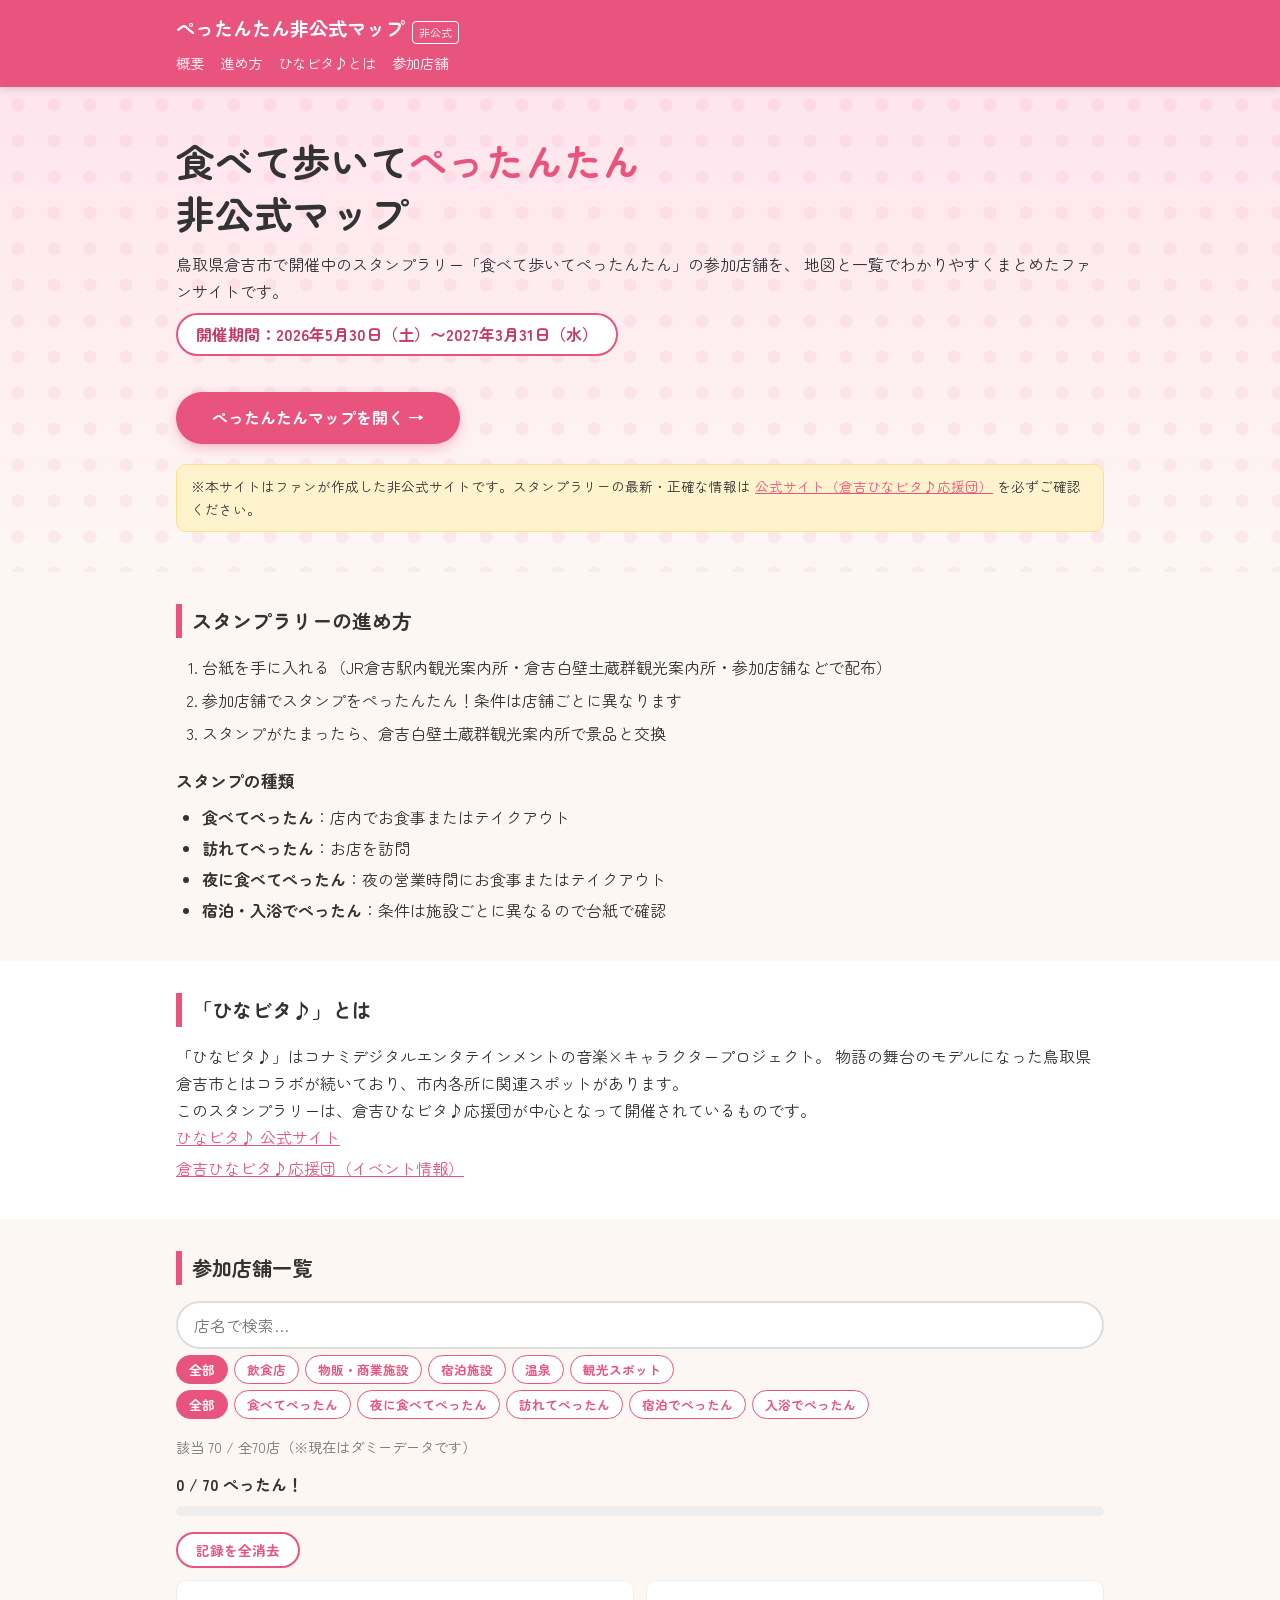
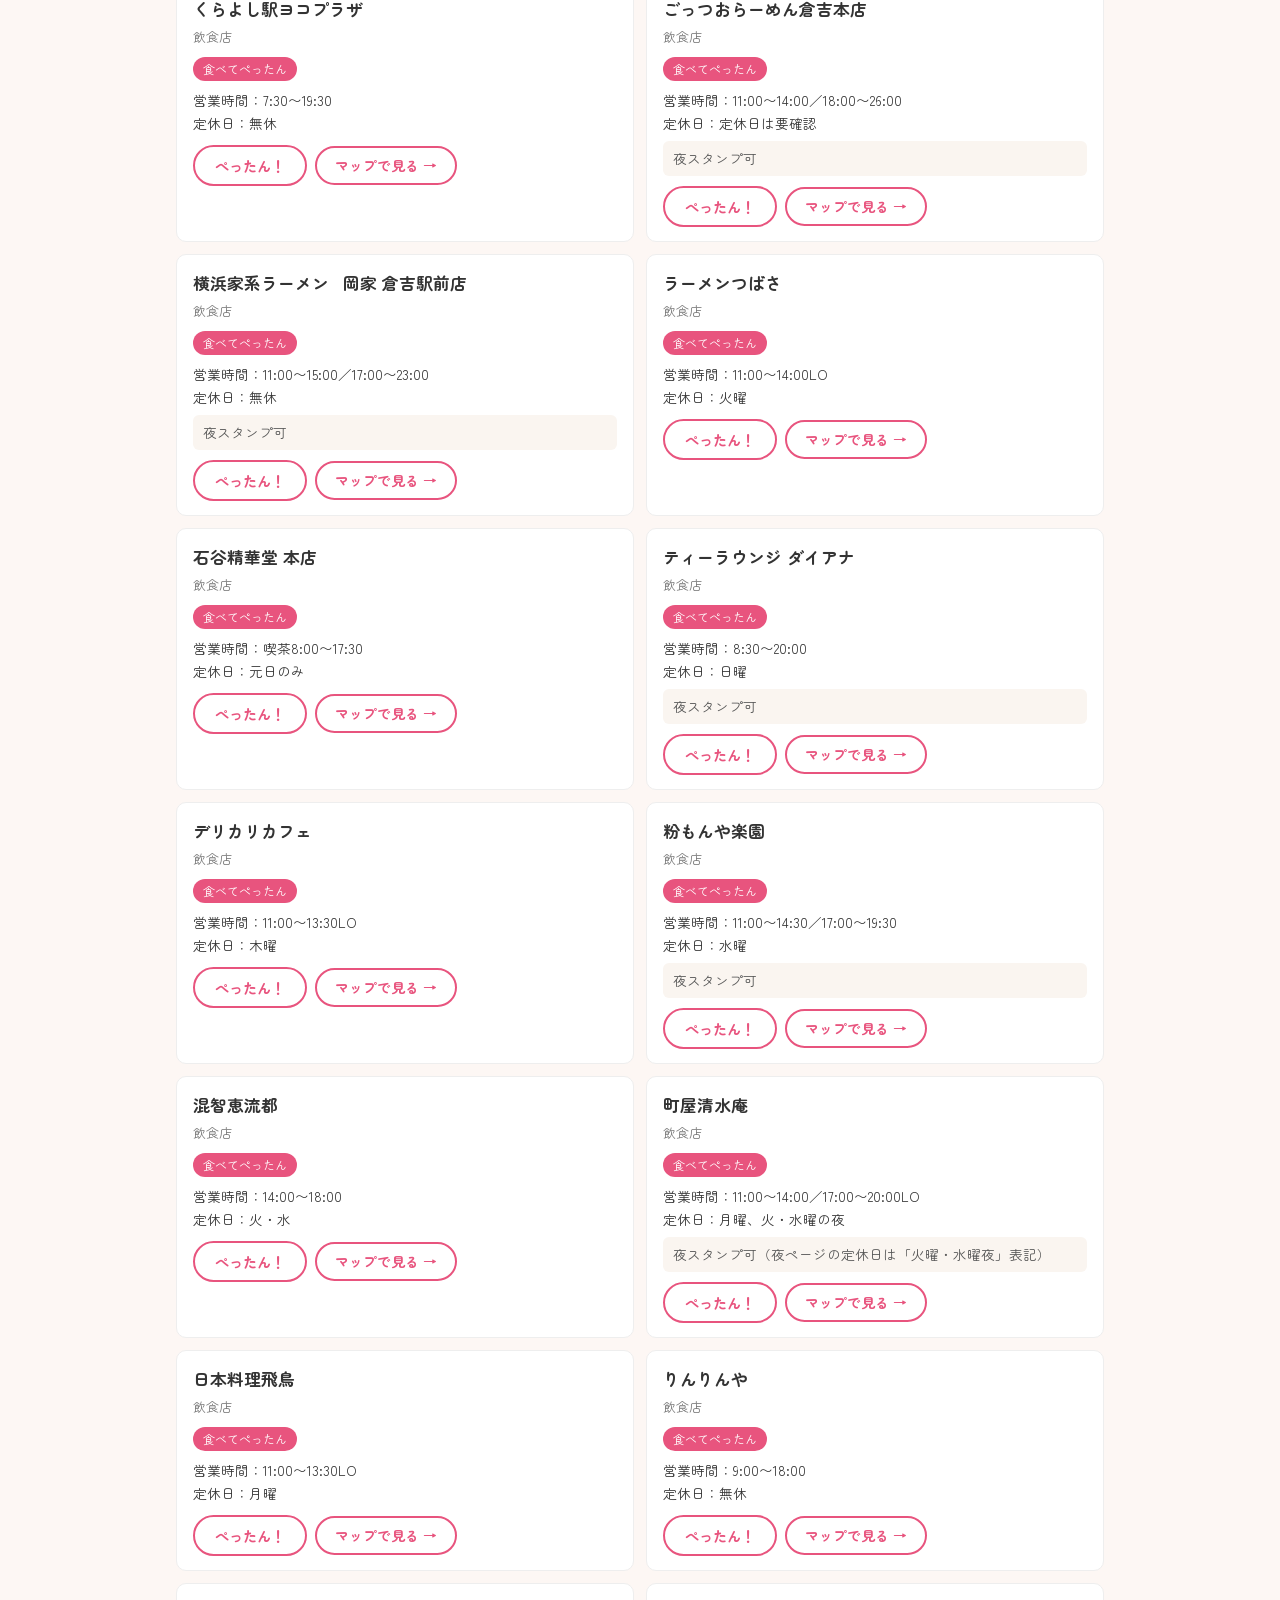
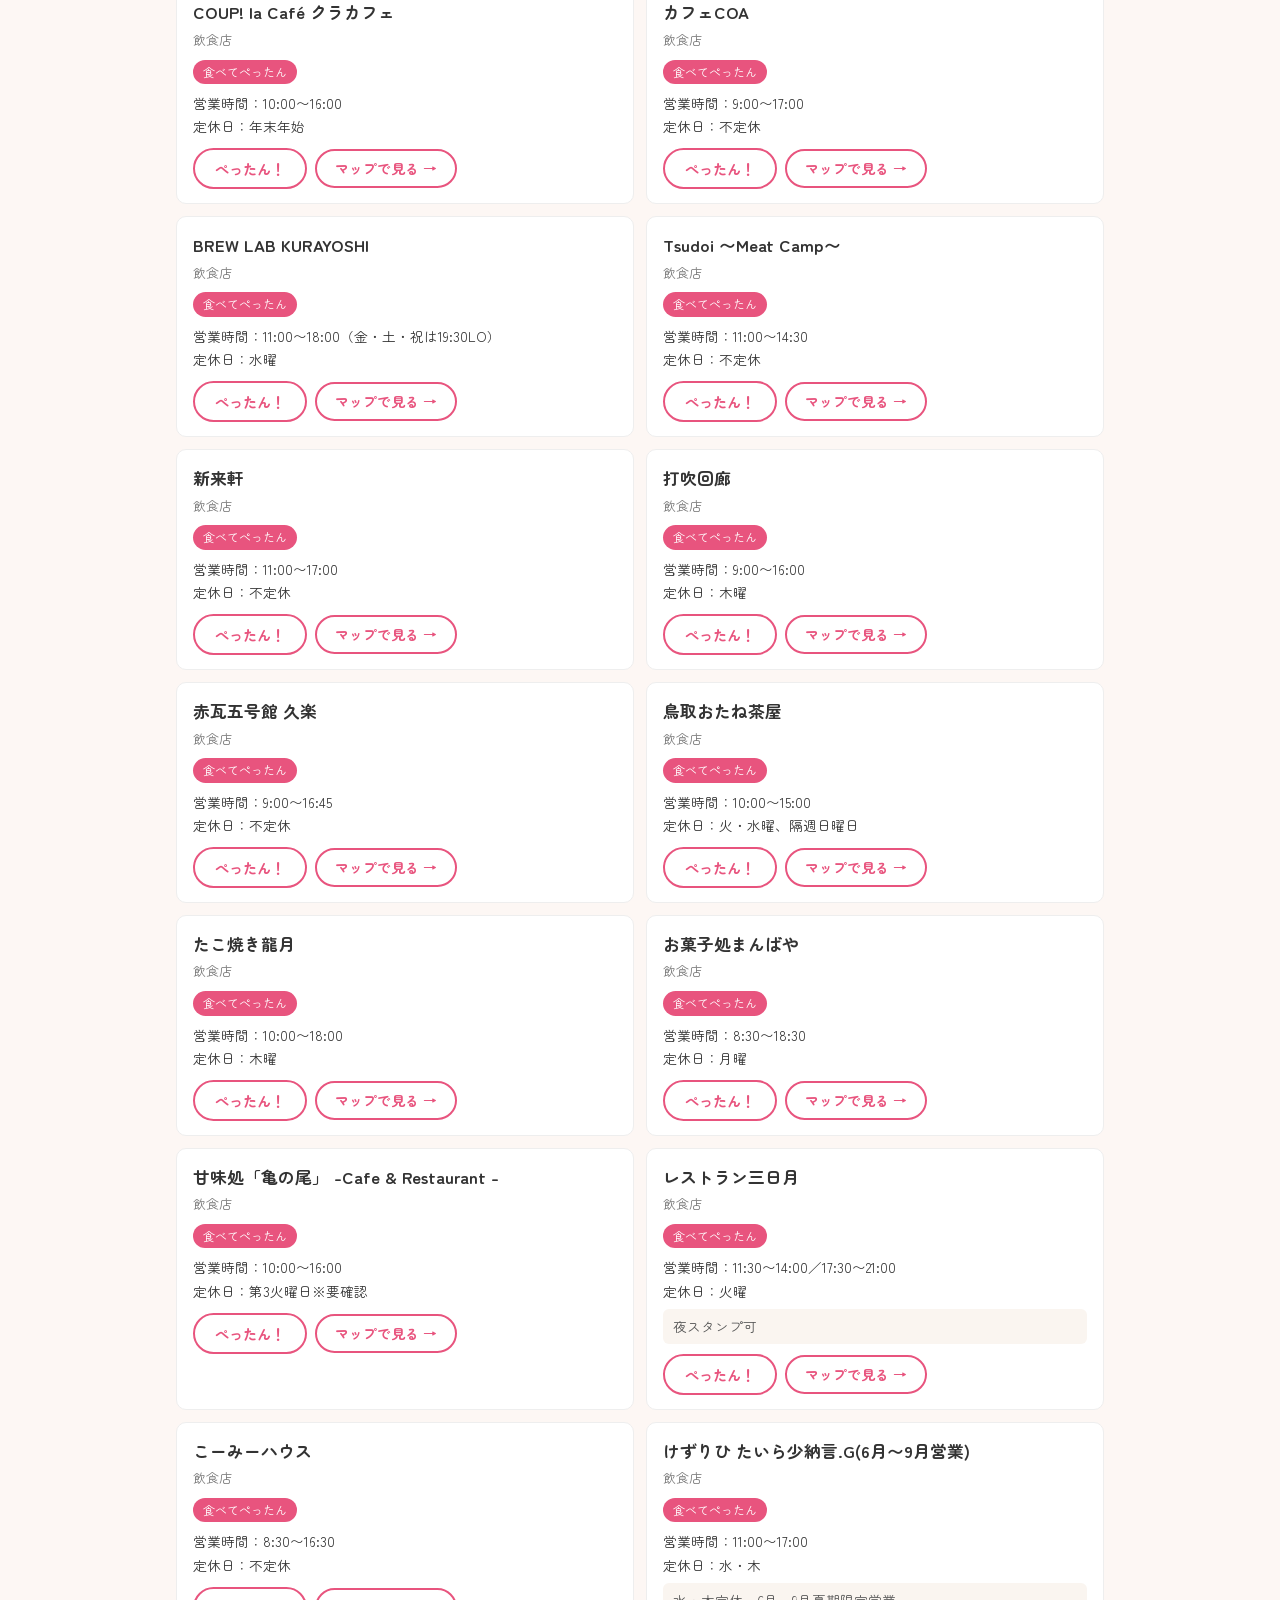
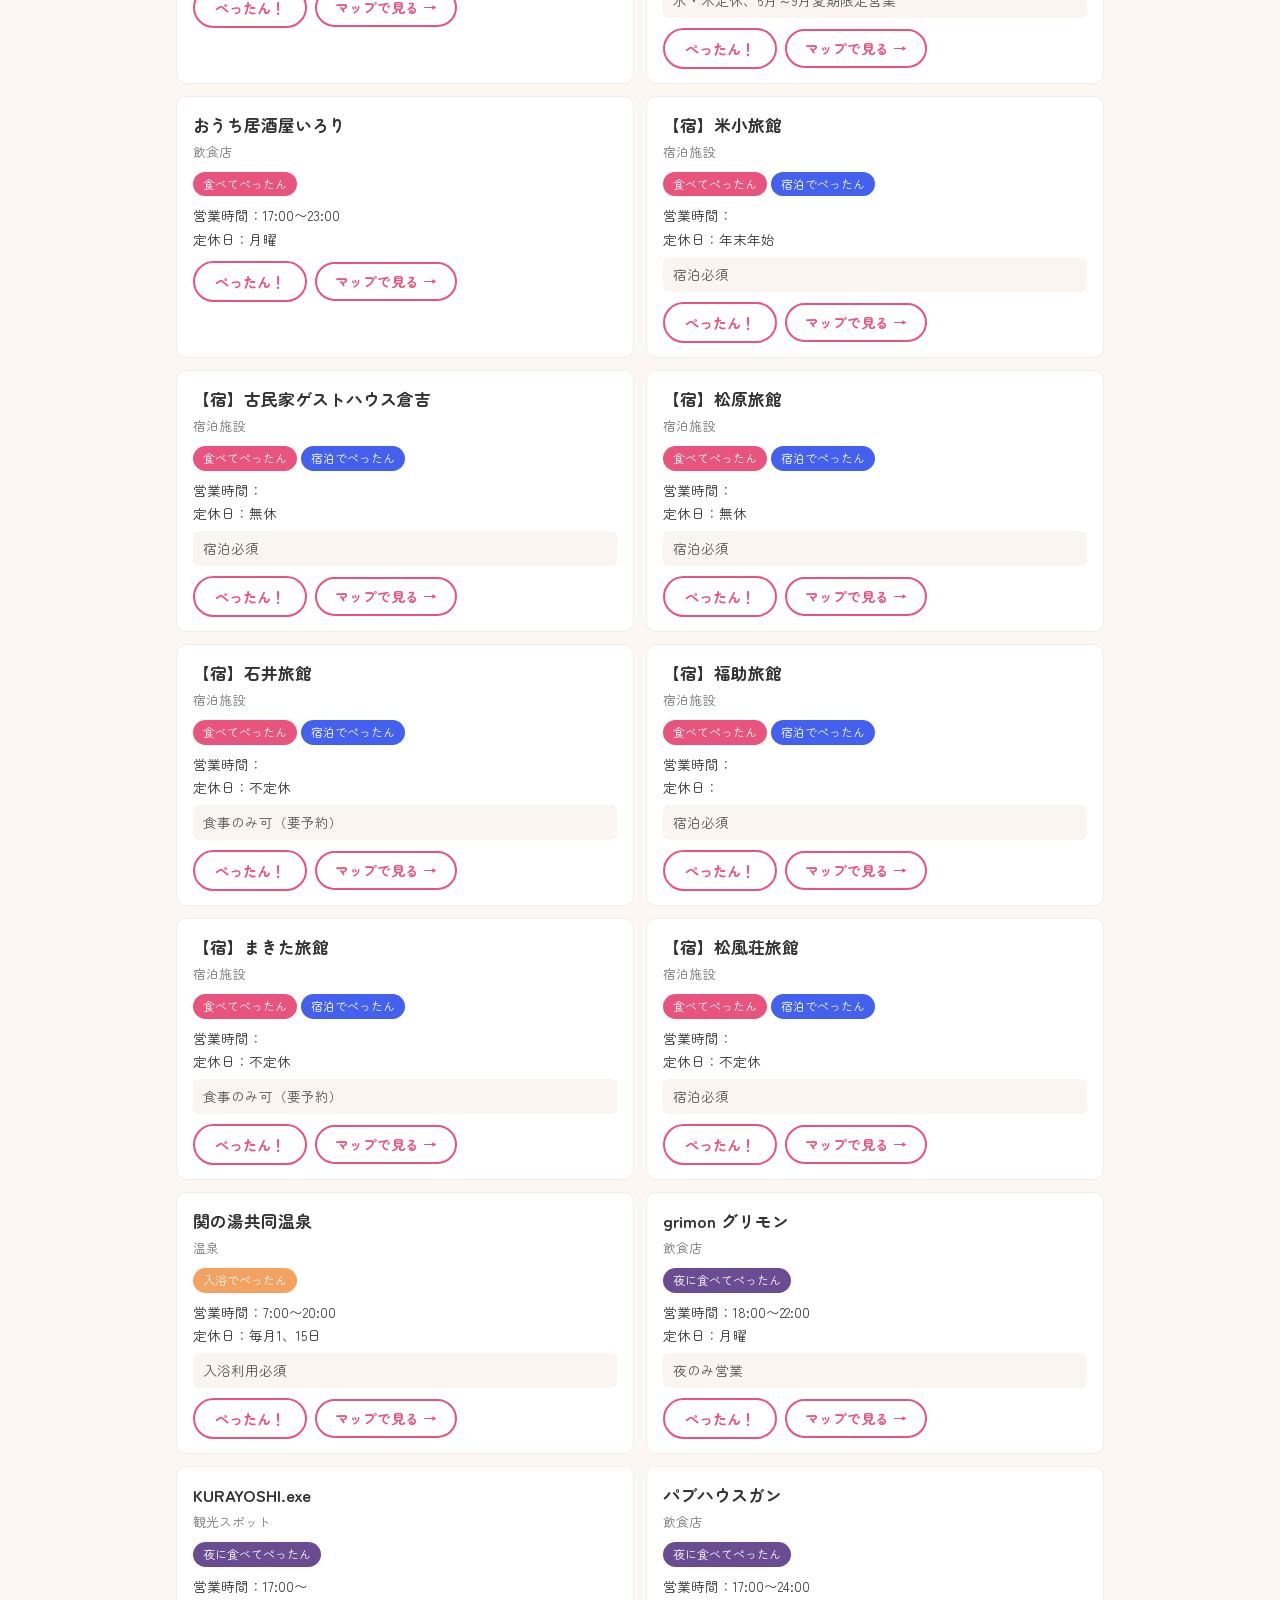
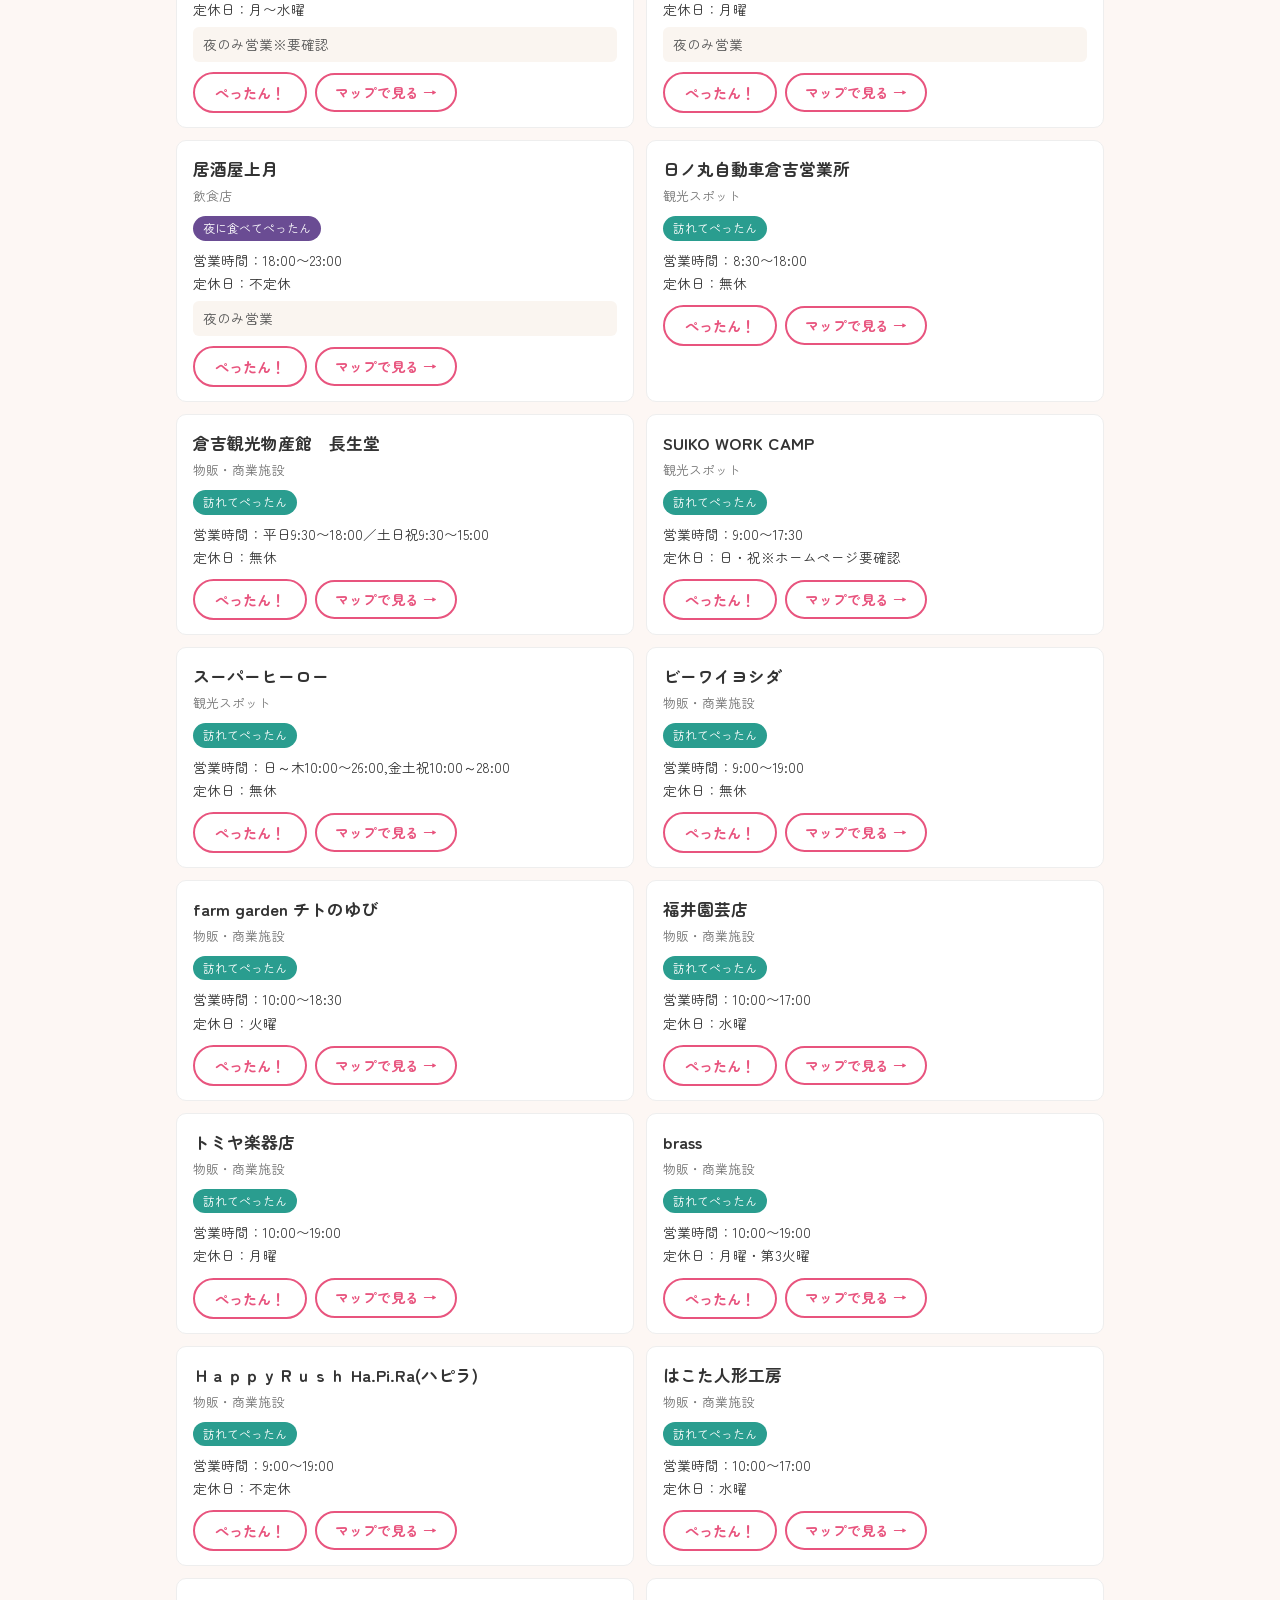
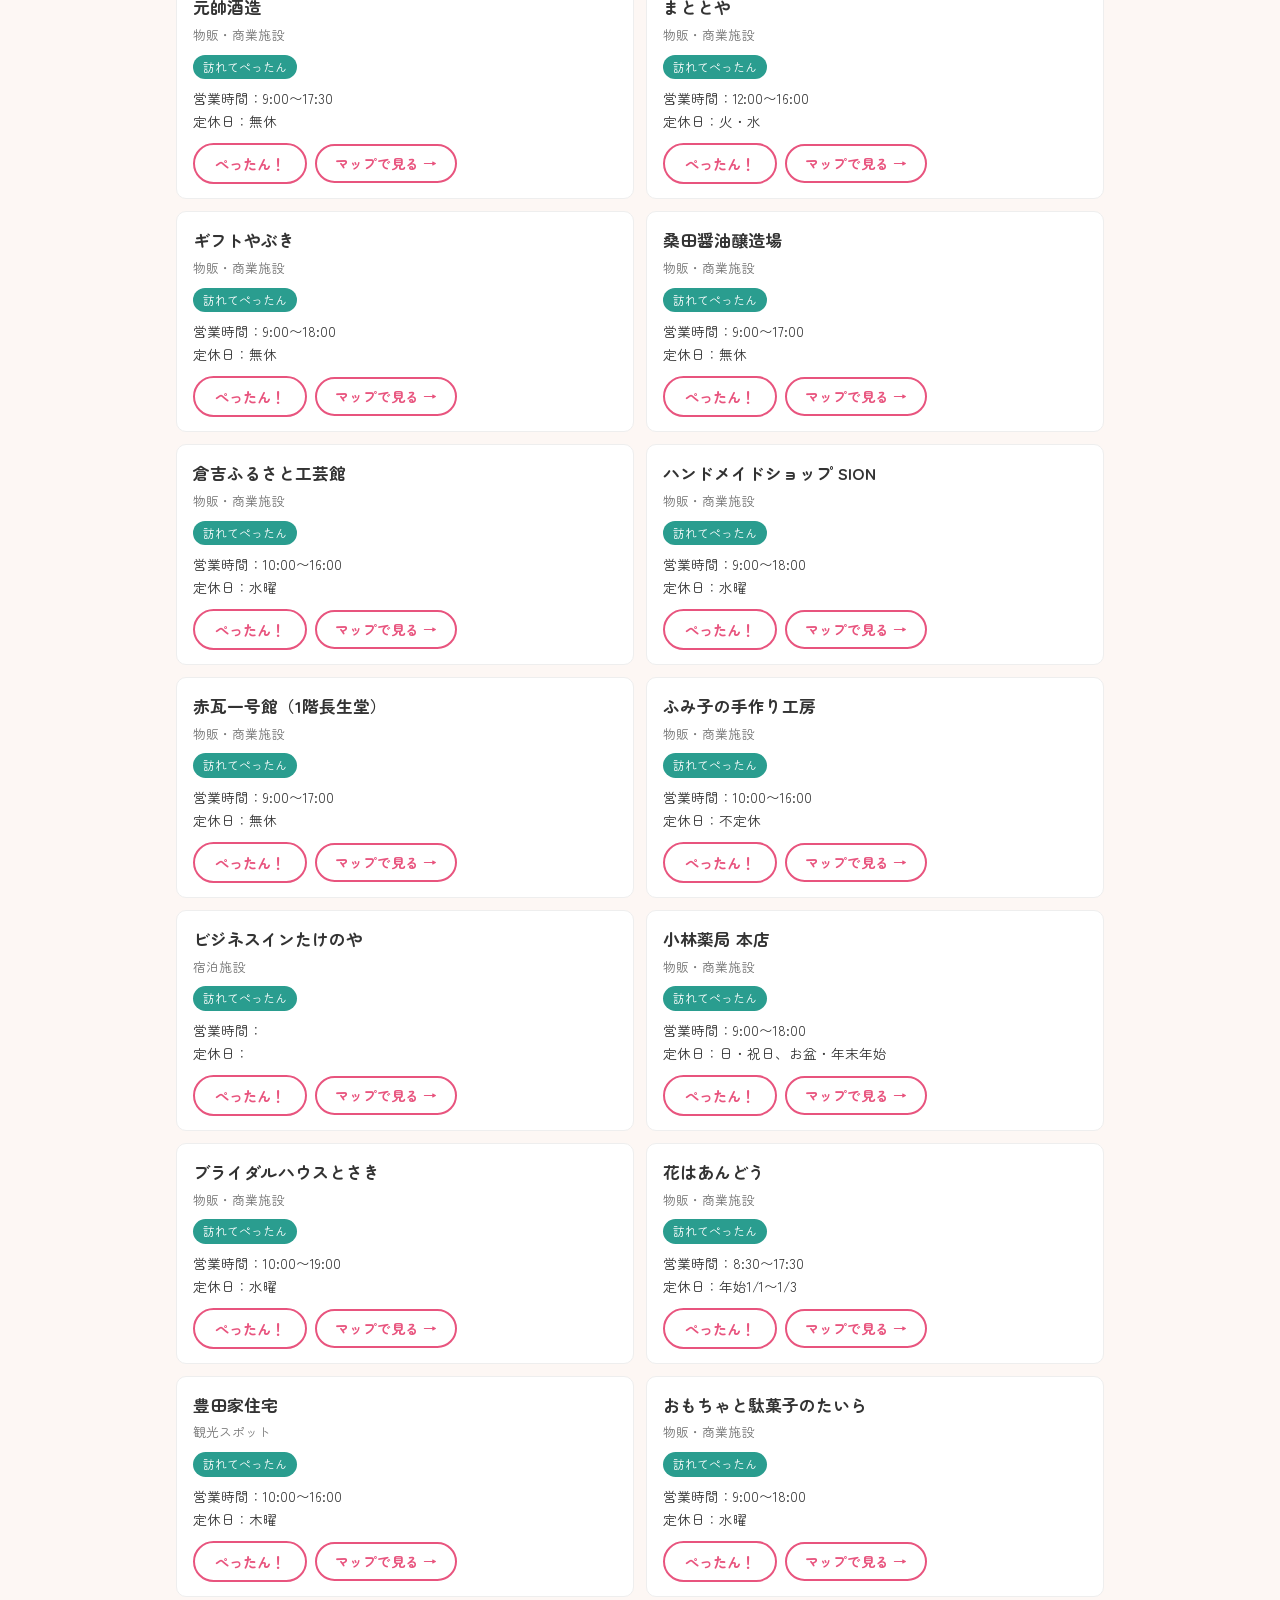
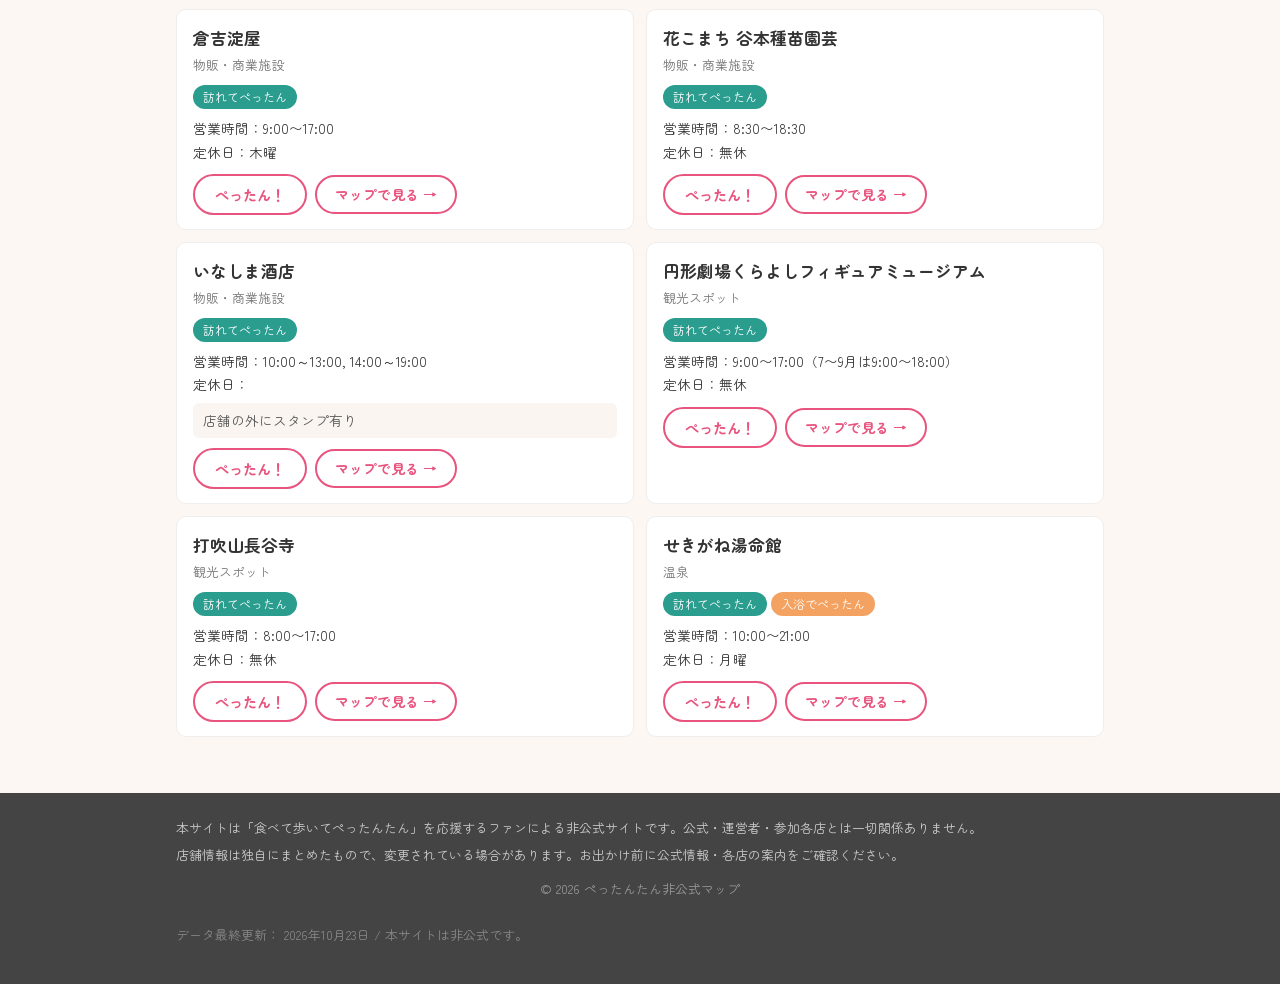
==== index.html @ 6b106ff5 "更新日日付追加" ====
<!doctype html>
<html lang="ja">
  <head>
    <meta charset="UTF-8" />
    <!-- これがないとスマホでPC用表示になり文字が小さくなる。必須 -->
    <meta name="viewport" content="width=device-width, initial-scale=1.0" />
    <link rel="icon" type="image/png" href="img/stamp.png" />
    <title>食べて歩いてぺったんたん 非公式マップ</title>
    <meta
      name="description"
      content="鳥取県倉吉市のスタンプラリー「食べて歩いてぺったんたん」の参加店舗を地図と一覧で確認できる非公式ファンサイトです。"
    />
    <meta property="og:title" content="食べて歩いてぺったんたん 非公式マップ" />
    <meta
      property="og:description"
      content="鳥取県倉吉市のスタンプラリー「食べて歩いてぺったんたん」の参加店舗を、地図と一覧で確認できる非公式ファンサイトです。"
    />
    <meta
      property="og:image"
      content="https://na2hi4nonome.github.io/pettantan-map/img/stamp.png"
    />
    <meta property="og:type" content="website" />
    <meta name="twitter:card" content="summary" />

    <link rel="preconnect" href="https://fonts.googleapis.com" />
    <link rel="preconnect" href="https://fonts.gstatic.com" crossorigin />
    <link
      href="https://fonts.googleapis.com/css2?family=Zen+Maru+Gothic&display=swap"
      rel="stylesheet"
    />
    <link rel="stylesheet" href="css/style.css" />
    <!-- defer：HTMLの解析をブロックせず、読み込み完了後にJSを実行する -->
    <script src="js/labels.js" defer></script>
    <script src="js/stamps.js" defer></script>
    <script src="js/filter.js" defer></script>
    <script src="js/list.js" defer></script>
  </head>

  <body>
    <header class="site-header">
      <div class="container">
        <p class="site-title">
          <a href="index.html">ぺったんたん非公式マップ</a
          ><span class="unofficial">非公式</span>
        </p>
        <nav class="site-nav">
          <ul>
            <li><a href="#about">概要</a></li>
            <li><a href="#howto">進め方</a></li>
            <li><a href="#hinabita">ひなビタ♪とは</a></li>
            <li><a href="#shops">参加店舗</a></li>
          </ul>
        </nav>
      </div>
    </header>

    <main>
      <!-- ===== 概要 ===== -->
      <section id="about" class="hero">
        <div class="container">
          <h1>
            食べて歩いて<span class="accent">ぺったんたん</span
            ><br />非公式マップ
          </h1>
          <p class="hero-lead">
            鳥取県倉吉市で開催中のスタンプラリー「食べて歩いてぺったんたん」の参加店舗を、
            地図と一覧でわかりやすくまとめたファンサイトです。
          </p>
          <p class="hero-period">
            開催期間：2026年5月30日（土）〜2027年3月31日（水）
          </p>
          <div class="hero-actions">
            <a class="btn btn-primary" href="map.html"
              >ぺったんたんマップを開く →</a
            >
          </div>
          <p class="alert">
            ※本サイトはファンが作成した非公式サイトです。スタンプラリーの最新・正確な情報は
            <a href="http://kurayoshi-moks.net/" target="_blank" rel="noopener"
              >公式サイト（倉吉ひなビタ♪応援団）</a
            >
            を必ずご確認ください。
          </p>
        </div>
      </section>

      <!-- ===== 進め方 ===== -->
      <section id="howto" class="section">
        <div class="container">
          <h2>スタンプラリーの進め方</h2>
          <ol class="howto-steps">
            <li>
              台紙を手に入れる（JR倉吉駅内観光案内所・倉吉白壁土蔵群観光案内所・参加店舗などで配布）
            </li>
            <li>
              参加店舗でスタンプをぺったんたん！条件は店舗ごとに異なります
            </li>
            <li>スタンプがたまったら、倉吉白壁土蔵群観光案内所で景品と交換</li>
          </ol>
          <h3>スタンプの種類</h3>
          <ul class="stamp-types">
            <li>
              <strong>食べてぺったん</strong>：店内でお食事またはテイクアウト
            </li>
            <li><strong>訪れてぺったん</strong>：お店を訪問</li>
            <li>
              <strong>夜に食べてぺったん</strong
              >：夜の営業時間にお食事またはテイクアウト
            </li>
            <li>
              <strong>宿泊・入浴でぺったん</strong
              >：条件は施設ごとに異なるので台紙で確認
            </li>
          </ul>
        </div>
      </section>

      <!-- ===== ひなビタ♪紹介 ===== -->
      <section id="hinabita" class="section section-alt">
        <div class="container">
          <h2>「ひなビタ♪」とは</h2>
          <p>
            「ひなビタ♪」はコナミデジタルエンタテインメントの音楽×キャラクタープロジェクト。
            物語の舞台のモデルになった鳥取県倉吉市とはコラボが続いており、市内各所に関連スポットがあります。
          </p>
          <p>
            このスタンプラリーは、倉吉ひなビタ♪応援団が中心となって開催されているものです。
          </p>
          <ul class="link-list">
            <li>
              <a
                href="https://www.konami.com/hinabita/"
                target="_blank"
                rel="noopener"
                >ひなビタ♪ 公式サイト</a
              >
            </li>
            <li>
              <a
                href="http://kurayoshi-moks.net/"
                target="_blank"
                rel="noopener"
                >倉吉ひなビタ♪応援団（イベント情報）</a
              >
            </li>
          </ul>
        </div>
      </section>

      <!-- ===== 店舗一覧（中身はlist.jsが生成する） ===== -->
      <section id="shops" class="section">
        <div class="container">
          <h2>参加店舗一覧</h2>

          <!-- 絞り込み・検索UI。チップの中身はJSが辞書から生成する -->
          <div class="filter-box">
            <input
              type="search"
              id="search-box"
              class="search-box"
              placeholder="店名で検索…"
            />
            <div class="chip-row" id="category-chips"></div>
            <div class="chip-row" id="stamp-chips"></div>
          </div>

          <div id="shop-list">
            <p>読み込み中…</p>
          </div>
        </div>
      </section>
    </main>

    <footer class="site-footer">
      <div class="container">
        <p>
          本サイトは「食べて歩いてぺったんたん」を応援するファンによる非公式サイトです。公式・運営者・参加各店とは一切関係ありません。
        </p>
        <p>
          店舗情報は独自にまとめたもので、変更されている場合があります。お出かけ前に公式情報・各店の案内をご確認ください。
        </p>
        <p class="copyright">© 2026 ぺったんたん非公式マップ</p>
        <p class="data-note">データ最終更新： 2026年10月23日 / 本サイトは非公式です。</p>
      </div>
    </footer>
  </body>
</html>
---- css/style.css ----
/* =========================================
   ぺったんたん非公式マップ 共通スタイル
   ========================================= */

/* ---- 1. 全体設定 ---- */
/* :rootに決めておくと「色を変えたくなった時にここ1行だけ」で済む */
:root {
  --main-color: #e8547e; /* メイン（ピンク） */
  --main-dark: #c73a63;
  --bg-color: #fdf7f4;
  --text-color: #333;
  --muted-color: #777;
  --card-bg: #fff;
  --radius: 10px;
}

* {
  margin: 0;
  padding: 0;
  box-sizing: border-box;
}

/* スマホ基準で書き、広い画面だけ @media で上書きする（モバイルファースト） */
html {
  scroll-behavior: smooth;
} /* ページ内リンクをゆっくりスクロール */

body {
  font-family:
    "Zen Maru Gothic", "Hiragino Kaku Gothic ProN", "Hiragino Sans", Meiryo,
    sans-serif;
  color: var(--text-color);
  background-color: var(--bg-color);
  line-height: 1.7;
}

a {
  color: var(--main-color);
}

/* ---- リスト ---- */
/* リセットで消えたブラウザ既定の左余白を、マーカー分だけ戻す。
   折り返した2行目以降も「テキストの開始位置」に揃う（下図） */
ul,
ol {
  padding-left: 1.6em;
}

.container {
  max-width: 960px;
  margin: 0 auto;
  padding: 0 16px;
}

/* ---- 2. ヘッダー ---- */
.site-header {
  background: var(--main-color);
  color: #fff;
  padding: 12px 0;
  position: sticky; /* ★追加1：スクロールしても粘着する */
  top: 0; /* ★追加2：画面上端に張り付く */
  z-index: 100; /* ★追加3：本文より手前に浮かせる */
  box-shadow: 0 2px 8px rgba(0, 0, 0, 0.15); /* ★追加4：浮いてる感を出す影 */
}
.site-title a {
  color: #fff;
  text-decoration: none;
  font-weight: bold;
  font-size: 1.2rem;
}
.unofficial {
  display: inline-block;
  margin-left: 8px;
  font-size: 0.7rem;
  border: 1px solid #fff;
  border-radius: 4px;
  padding: 1px 6px;
  vertical-align: middle;
}
.site-nav ul {
  display: flex;
  flex-wrap: wrap;
  gap: 4px 16px;
  list-style: none;
  padding-left: 0;
  margin-top: 6px;
  font-size: 0.9rem;
}
.site-nav a {
  color: #fff;
  text-decoration: none;
}
.site-nav a:hover {
  text-decoration: underline;
}

/* アンカージャンプの着地点を、ヘッダーの高さ分だけ下にずらす。
   これがないと飛び先の見出しがstickyヘッダーの裏に隠れる */
section[id] {
  scroll-margin-top: 100px;
}

button,
input,
select,
textarea {
  font-family: inherit; /* 親（body）のフォントを引き継ぐ */
}

/* ---- 3. ヒーロー・セクション共通 ---- */
.hero {
  padding: 48px 0 40px;
  /* 背景を2枚重ねる：カンマ区切りで「先に書いた方が手前」 */
  background-image:
    /* 1枚目：スタンプ風の水玉（ぺったんたんのテーマそのもの） */
    radial-gradient(circle, rgba(232, 84, 126, 0.08) 6px, transparent 7px),
    /* 2枚目：上は淡いピンク → 下はサイトの背景色へ消えていく */
    linear-gradient(180deg, #ffe4ed 0%, var(--bg-color) 100%);
  background-size:
    36px 36px,
    auto; /* 水玉は36px間隔のタイル、グラデは全体 */
}

.hero h1 {
  font-size: 1.9rem; /* 1.6 → 1.9に拡大 */
  font-weight: 700; /* Zen Maru GothicのBold */
  line-height: 1.35;
  letter-spacing: 0.02em; /* ほんのり字間を開けてゆったり */
  margin-bottom: 12px;
}
.hero h1 .accent {
  color: var(--main-color); /* 「ぺったんたん」だけメイン色 */
}

.hero-lead {
  margin-bottom: 8px;
}
.hero-period {
  display: inline-block; /* pはブロック要素なので、内容幅まで縮める */
  background: #fff;
  border: 2px solid var(--main-color);
  border-radius: 999px;
  padding: 6px 18px;
  font-weight: bold;
  color: var(--main-dark);
  margin-bottom: 16px;
}

.alert {
  background: #fff3cd;
  border: 1px solid #ffe08a;
  border-radius: var(--radius);
  padding: 10px 14px;
  font-size: 0.85rem;
}

.section {
  padding: 32px 0;
}
.section-alt {
  background: #fff;
} /* 背景を変えて区切りを目立たせる */

h2 {
  font-size: 1.25rem;
  border-left: 6px solid var(--main-color);
  padding-left: 10px;
  margin-bottom: 16px;
}
h3 {
  font-size: 1.05rem;
  margin: 20px 0 8px;
}

/* ---- 3.5 ボタン（汎用パーツ） ---- */
.hero-actions {
  margin: 20px 0;
}

/* 基本形：形と大きさだけを担当する */
.btn {
  display: inline-block; /* aはインライン要素なので、paddingや影を効かせるために箱化する */
  padding: 12px 36px;
  border-radius: 999px; /* 左右を半円にする値→カプセル型 */
  font-weight: bold;
  text-decoration: none;
  text-align: center;
  transition:
    background-color 0.2s,
    transform 0.15s; /* 変化をなめらかに */
}
.btn:active {
  transform: scale(0.97);
} /* 押し込んだ感 */

/* 色のバリエーション（修飾子）：色だけを担当する */
.btn-primary {
  background: var(--main-color);
  color: #fff;
  box-shadow: 0 4px 12px rgba(232, 84, 126, 0.35); /* メイン色の半透明 */
}
.btn-primary:hover {
  background: var(--main-dark);
}

.btn-outline {
  border: 2px solid var(--main-color);
  background: var(--card-bg);
  color: var(--main-color);
}
.btn-outline:hover {
  background: #fdeef2;
}

/* サイズのバリエーション（修飾子）：大きさだけを担当する */
.btn-sm {
  padding: 6px 18px;
  font-size: 0.85rem;
}

/* ---- 4. 進め方 ---- */
.howto-steps li {
  margin-bottom: 6px;
}
.stamp-types li {
  margin-bottom: 4px;
}

/* ---- 5. リンク集 ---- */
.link-list {
  list-style: none;
  padding-left: 0;
}
.link-list li {
  margin-bottom: 4px;
}

/* ---- 6. 店舗一覧 ---- */
.shop-count {
  color: var(--muted-color);
  font-size: 0.9rem;
  margin-bottom: 12px;
}
.shop-grid {
  display: grid;
  gap: 12px;
}
.shop-card {
  background: var(--card-bg);
  border: 1px solid #eee;
  border-radius: var(--radius);
  padding: 14px 16px;
}
.shop-name {
  font-size: 1.05rem;
  border: none;
  padding: 0;
  margin: 0 0 2px;
}
.shop-category {
  font-size: 0.8rem;
  color: var(--muted-color);
  margin-bottom: 6px;
}
.shop-meta {
  font-size: 0.85rem;
  margin: 6px 0;
}
.shop-note {
  font-size: 0.85rem;
  color: #555;
  background: #faf5f0;
  border-radius: 6px;
  padding: 6px 10px;
  margin: 6px 0;
}
.shop-maplink {
  margin-top: 4px;
}

/* スタンプ条件のバッジ。JSONの stampType の値＝クラス名で色分け */
.badge {
  display: inline-block;
  font-size: 0.75rem;
  color: #fff;
  border-radius: 999px;
  padding: 2px 10px;
  margin: 2px 4px 2px 0;
}
.badge-eat {
  background: #e8547e;
}
.badge-eat_night {
  background: #6a4c93;
}
.badge-visit {
  background: #2a9d8f;
}
.badge-stay {
  background: #4361ee;
}
.badge-onsen {
  background: #f4a261;
}

.error {
  color: #b00020;
  font-weight: bold;
}

/* ---- 7. フッター ---- */
.site-footer {
  background: #444;
  color: #ccc;
  font-size: 0.8rem;
  padding: 24px 0 32px;
  margin-top: 24px;
}
.site-footer p {
  margin-bottom: 6px;
}
.copyright {
  text-align: center;
  color: #999;
  margin-top: 12px;
}

.data-note {
  font-size: 0.8rem;
  color: #888;
  margin-top: 24px;
}

/* ---- 8. マップページ ---- */
/* 「ヘッダー＋地図」で画面をちょうど1枚に収めるレイアウト */
body.map-page {
  display: flex;
  flex-direction: column;
  height: 100vh;
  height: 100dvh; /* dvh：スマホのURLバーの出入りで高さが変わる問題への対応。
                       未対応ブラウザは上の100vhが使われる（二重指定はそのため） */
  overflow: hidden; /* ページ全体のスクロールを止める。地図のピンチ操作と
                       ページスクロールの干渉を防ぐため */
}
.map-header {
  background: var(--main-color);
  color: #fff;
  padding: 8px 0;
  flex: none; /* ヘッダーは縮まない宣言 */
}
.map-header .container {
  display: flex;
  align-items: center;
  justify-content: space-between; /* タイトルは左、戻るリンクは右に寄せる */
  flex-wrap: wrap; /* 狭い画面ではタイトルと戻るリンクを縦並びにする */
  gap: 4px 12px;
}
.map-header .site-title {
  font-size: 1rem;
}
.map-header a {
  color: #fff;
  text-decoration: none;
}
.map-header a:hover {
  text-decoration: underline;
}

.map-header-actions {
  display: flex;
  align-items: center;
  gap: 12px;
}
.locate-btn {
  background: #fff;
  color: var(--main-dark);
  border: none;
  border-radius: 999px;
  padding: 6px 14px;
  font-size: 0.85rem;
  font-weight: bold;
  cursor: pointer;
}
.locate-btn:hover {
  background: #fdeef2;
}
/* 「取得中」の間は押せない＆砂時計カーソル */
.locate-btn:disabled {
  opacity: 0.6;
  cursor: wait;
}

#locate-btn.following {
  background: var(--main-color);
  color: #fff;
}

/* 地図本体：flex:1 で「ヘッダーを除いた残り全部」を占有 */
#map {
  flex: 1;
  min-height: 0; /* flexアイテムはデフォルトで「内容より縮まない」ため、
                         縮むことを明示しないと地図が画面からはみ出す */
  background: #e8e4dc; /* タイル読み込み完了前の地肌色 */
}

/* Leaflet生成部分をサイトのデザインに寄せる */
.leaflet-container {
  font-family: inherit;
} /* Leafletは独自フォント指定を持つので上書き */
.leaflet-popup-content-wrapper {
  border-radius: var(--radius);
}
.leaflet-popup-content {
  margin: 12px 16px;
  line-height: 1.6;
}

/* マーカー（pin） */
.pin-wrap {
  background: none;
  border: none;
} /* divIconの既定スタイル（白い四角枠）を消す */
.pin {
  box-sizing: border-box;
  width: 32px;
  height: 32px;
  display: flex;
  align-items: center;
  justify-content: center;
  border-radius: 50%;
  background: #fff;
  border: 3px solid #999;
  font-size: 16px;
  box-shadow: 0 2px 6px rgba(0, 0, 0, 0.25);
}
.pin-food {
  border-color: #e8547e;
}
.pin-shop {
  border-color: #2a9d8f;
}
.pin-hotel {
  border-color: #4361ee;
}
.pin-onsen {
  border-color: #f4a261;
}
.pin-spot {
  border-color: #6a4c93;
}

/* ポップアップ内の部品 */
.popup-name {
  font-size: 0.95rem;
}
.popup-cat {
  font-size: 0.75rem;
  color: var(--muted-color);
  margin-bottom: 4px;
}
.popup-meta {
  font-size: 0.8rem;
  margin: 6px 0;
}
.popup-note {
  font-size: 0.8rem;
  color: #555;
  background: #faf5f0;
  border-radius: 6px;
  padding: 6px 10px;
  margin: 6px 0;
}
.popup-link {
  font-size: 0.8rem;
}
/* ---- 9. ぺったん済ボタンと進捗表示 ---- */
.stamp-btn {
  display: inline-block;
  padding: 8px 20px;
  border: 2px solid var(--main-color);
  border-radius: 999px;
  background: #fff;
  color: var(--main-color);
  font-weight: bold;
  font-size: 0.9rem;
  cursor: pointer;
  transition:
    background-color 0.2s,
    color 0.2s,
    transform 0.1s; /* 変化をなめらかに */
  position: relative; /* ★追加：はんこ（疑似要素）の配置基準になる */
  overflow: visible; /* ★追加：はんこがボタンからはみ出しても切らない */
}

/* ★追加：押し込み感（指で押した瞬間の縮み） */
.stamp-btn:active {
  transform: scale(0.94);
}

.stamp-btn:hover {
  background: #fdeef2;
}
/* 「済み」状態。JSがstampedクラスを付け外しする */
.stamp-btn.stamped {
  background: var(--main-color);
  color: #fff;
}

/* カード内のボタンとリンクを横並びに */
.shop-actions {
  display: flex;
  align-items: center;
  gap: 8px;
  margin-top: 10px;
}

/* 進捗バー */
.progress {
  height: 10px;
  background: #eee;
  border-radius: 999px;
  overflow: hidden; /* 中の丸角を外枠ではみ出さないように切る */
  margin: 8px 0 16px;
}
.progress-fill {
  height: 100%;
  width: 0%; /* 初期値。JSが%を代入して伸ばす */
  background: var(--main-color);
  border-radius: 999px;
  transition: width 0.4s; /* 数値が変わるとぬるっと伸びる */
}

/* マップページのヘッダー内カウンタ */
.stamp-progress {
  font-size: 0.85rem;
  font-weight: bold;
  white-space: nowrap;
}

/* ポップアップ内ではボタンを横いっぱいに */
.leaflet-popup-content .stamp-btn {
  display: block;
  width: 100%;
  margin-top: 8px;
}

.list-tools {
  margin-bottom: 12px;
}

/* ---- 10. 絞り込み・検索 ---- */
.search-box {
  width: 100%;
  padding: 10px 16px;
  border: 2px solid #ddd;
  border-radius: 999px;
  font-size: 1rem; /* 1rem=16px。16px未満だとiPhoneでフォーカスした瞬間に画面がズームされる対策 */
  background: #fff;
}
.filter-box {
  margin-bottom: 16px;
}
.chip-row {
  display: flex;
  flex-wrap: wrap; /* チップが多いとき自動で折り返す */
  gap: 6px;
  margin: 6px 0;
}
.chip {
  border: 1.5px solid var(--main-color);
  border-radius: 999px;
  background: #fff;
  color: var(--main-color);
  font-size: 0.8rem;
  font-weight: bold;
  padding: 4px 12px;
  cursor: pointer;
}
.chip.active {
  background: var(--main-color);
  color: #fff;
}
.stamp-count {
  font-weight: bold;
  margin-bottom: 4px;
}
.no-result {
  color: var(--muted-color);
  text-align: center;
  padding: 32px 0;
}

/* マップページの絞り込みバー */
/* ツールバー：常時表示は1行だけ */
.map-toolbar {
  flex: none;
  display: flex;
  align-items: center;
  gap: 8px;
  padding: 8px 16px;
  background: #fff;
  border-bottom: 1px solid #eee;
}
.map-toolbar .search-box {
  flex: 1;
  min-width: 120px;
}

/* 開閉式の絞り込みパネル */
.filter-panel {
  flex: none;
  background: #fff;
  border-bottom: 1px solid #eee;
  padding: 8px 16px 10px;
}
/* ⚠ 注意：ここに display: flex などを書かないこと！
   書くと [hidden] 属性の display: none が負けて、
   閉じているはずのパネルが常に表示されてしまう */

.filter-count {
  font-size: 0.8rem;
  color: var(--muted-color);
  white-space: nowrap;
}

/* ---- 11. ぺったん演出 ---- */
/* 済みになった瞬間、ボタン自体がぷにっと弾む */
.stamp-btn.just-stamped {
  animation: btn-pop 0.3s ease-out;
}
@keyframes btn-pop {
  0% {
    transform: scale(1);
  }
  40% {
    transform: scale(0.92);
  } /* 押し込み */
  75% {
    transform: scale(1.05);
  } /* 跳ね返り */
  100% {
    transform: scale(1);
  }
}

/* はんこ本体。ボタンの上に白い印が落ちてきて消える */
.stamp-btn.just-stamped::after {
  content: ""; /* ★空文字でも"必須"。書かないと疑似要素自体が消える */
  position: absolute;
  left: 50%;
  top: 50%;
  width: 64px;
  height: 64px;
  /* 画像を背景として貼る */
  background-image: url("../img/stamp.png");
  background-repeat: no-repeat;
  background-position: center;
  background-size: contain;
  pointer-events: none;
  animation: stamp-press 0.65s ease-out forwards;
}

/* 台本：落ちる → 押して一瞬キープ → 消える */
@keyframes stamp-press {
  0% {
    opacity: 0;
    transform: translate(-50%, -50%) scale(2.4) rotate(-16deg);
  }
  30% {
    opacity: 1;
    transform: translate(-50%, -50%) scale(1) rotate(-10deg);
  }
  65% {
    opacity: 1;
    transform: translate(-50%, -50%) scale(1) rotate(-10deg);
  }
  100% {
    opacity: 0;
    transform: translate(-50%, -50%) scale(1.06) rotate(-10deg);
  }
}

/* ★OS設定で「動きを減らす」人のための配慮 */
@media (prefers-reduced-motion: reduce) {
  .stamp-btn.just-stamped {
    animation: none;
  }
  .stamp-btn.just-stamped::after {
    content: none; /* はんこ自体を出さない */
  }
}

/* ---- 8. 広い画面での上書き ---- */
@media (min-width: 700px) {
  .shop-grid {
    grid-template-columns: repeat(2, 1fr);
  }
  .hero h1 {
    font-size: 2.4rem;
  }
}
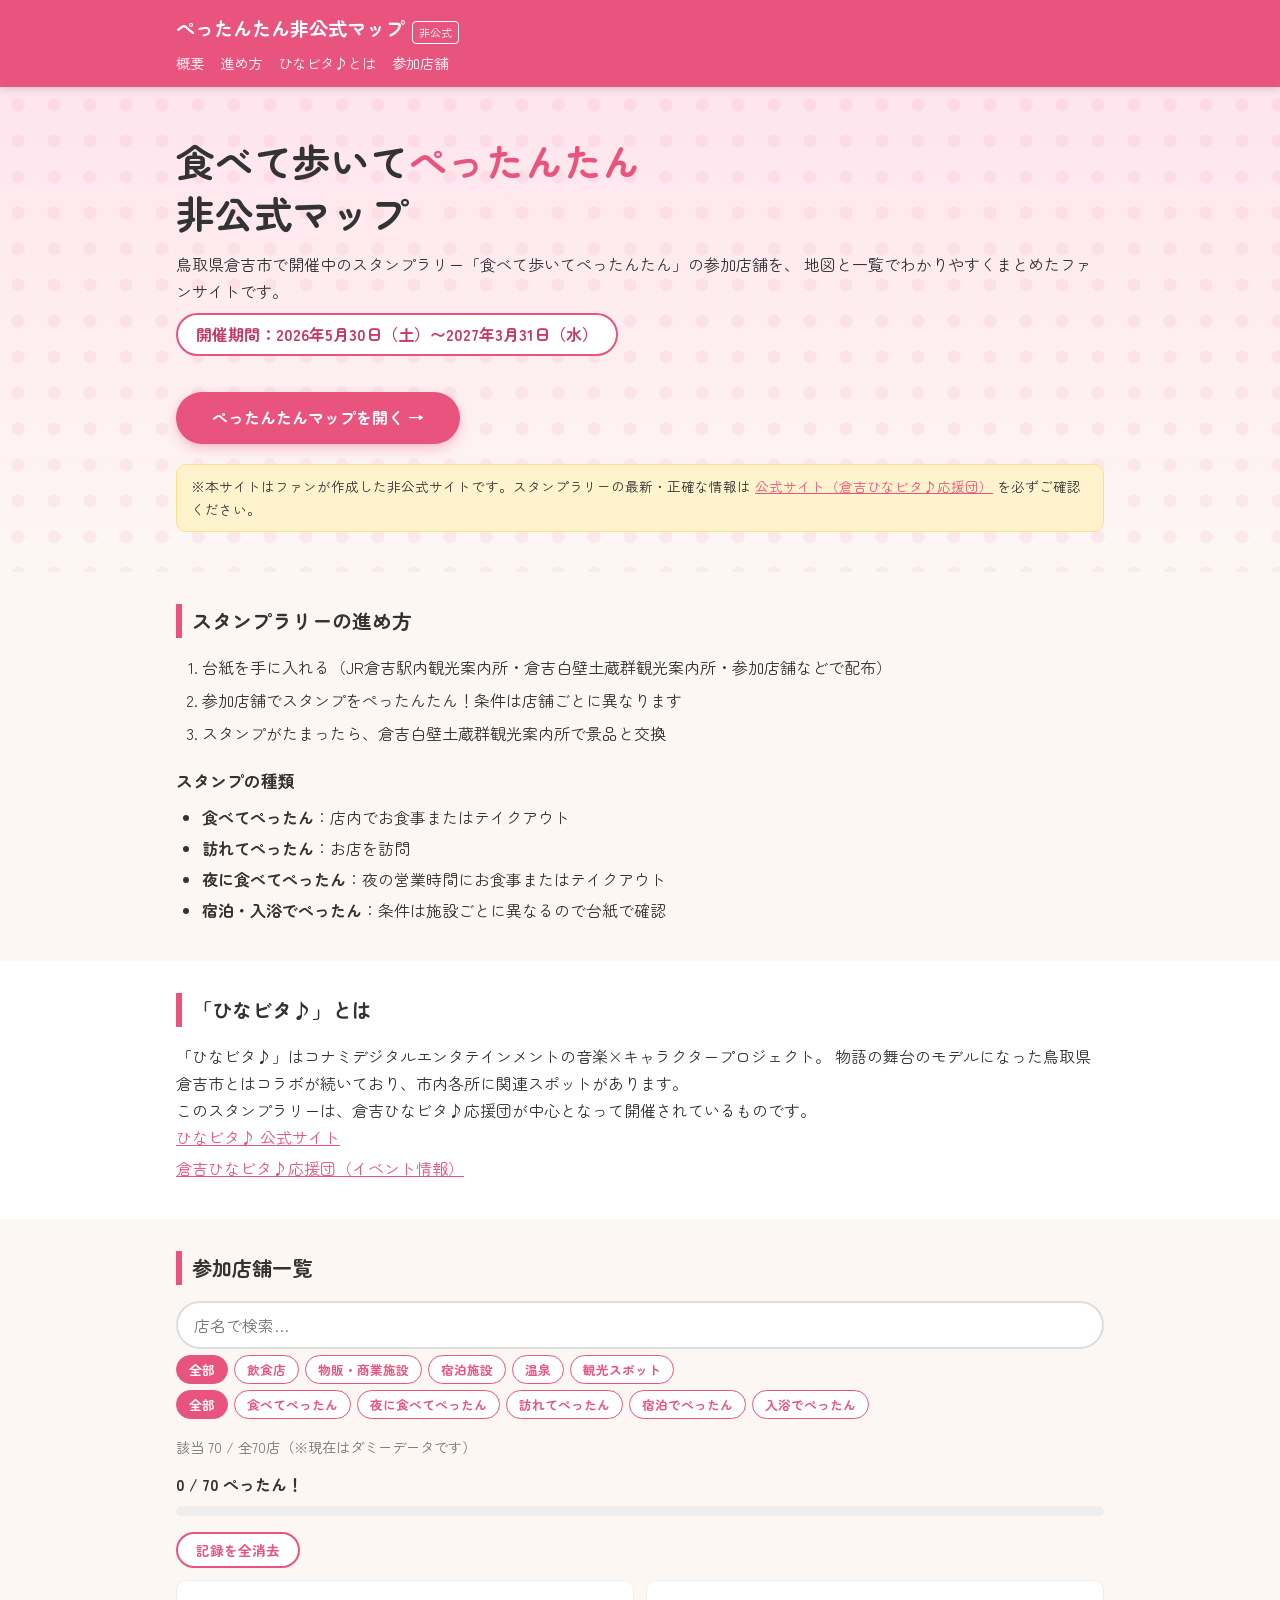
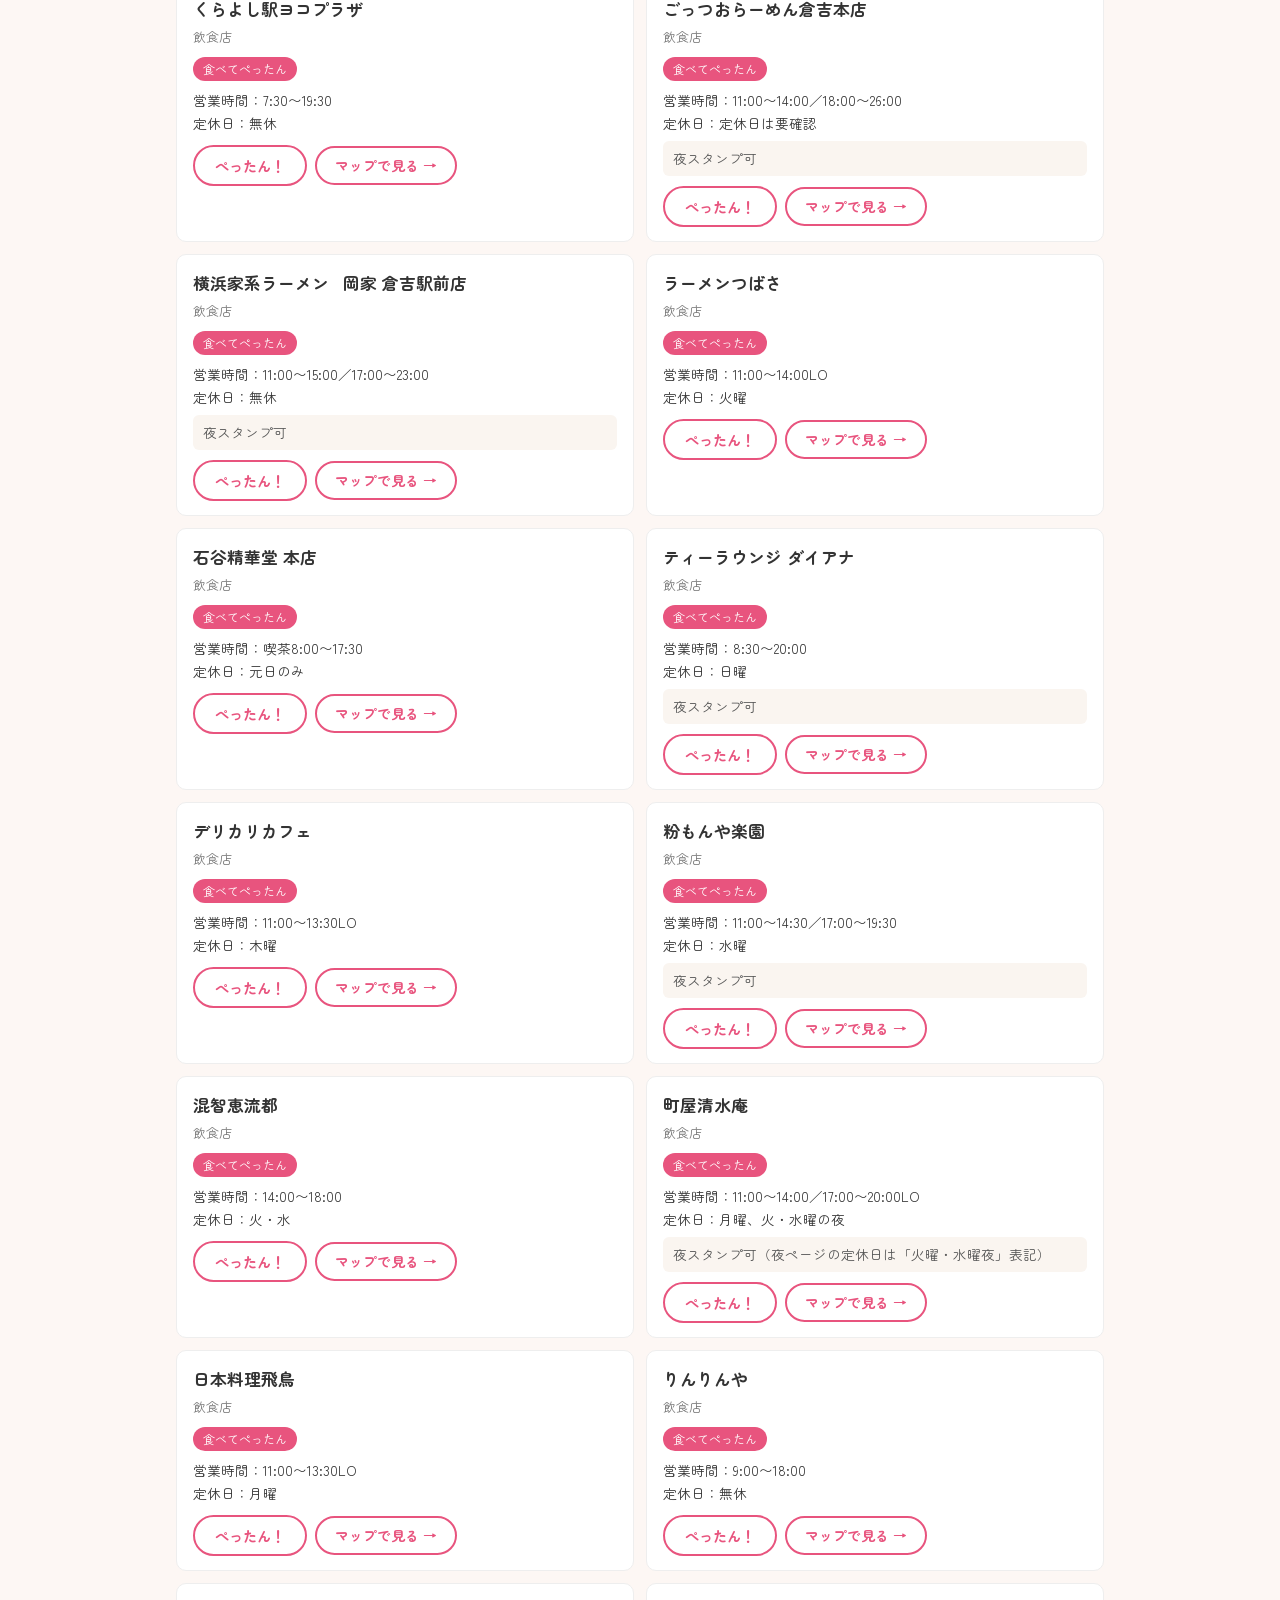
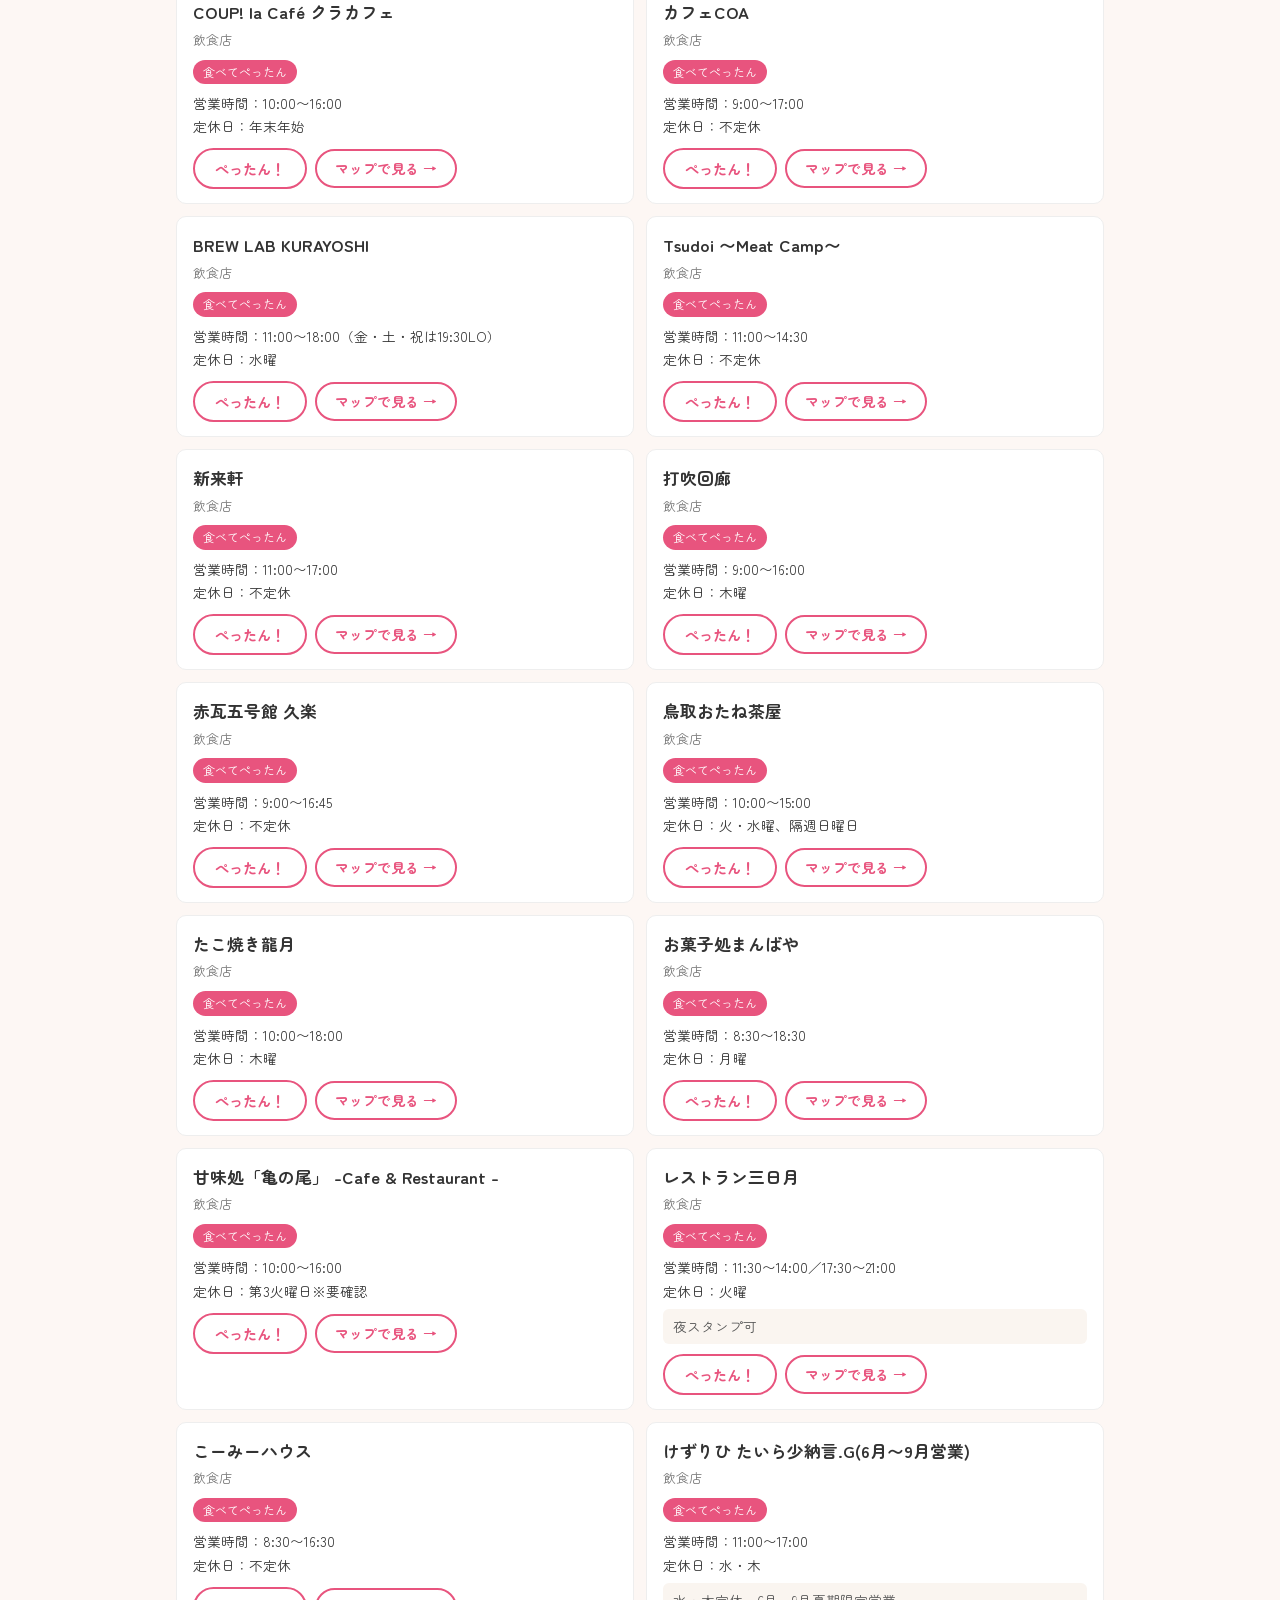
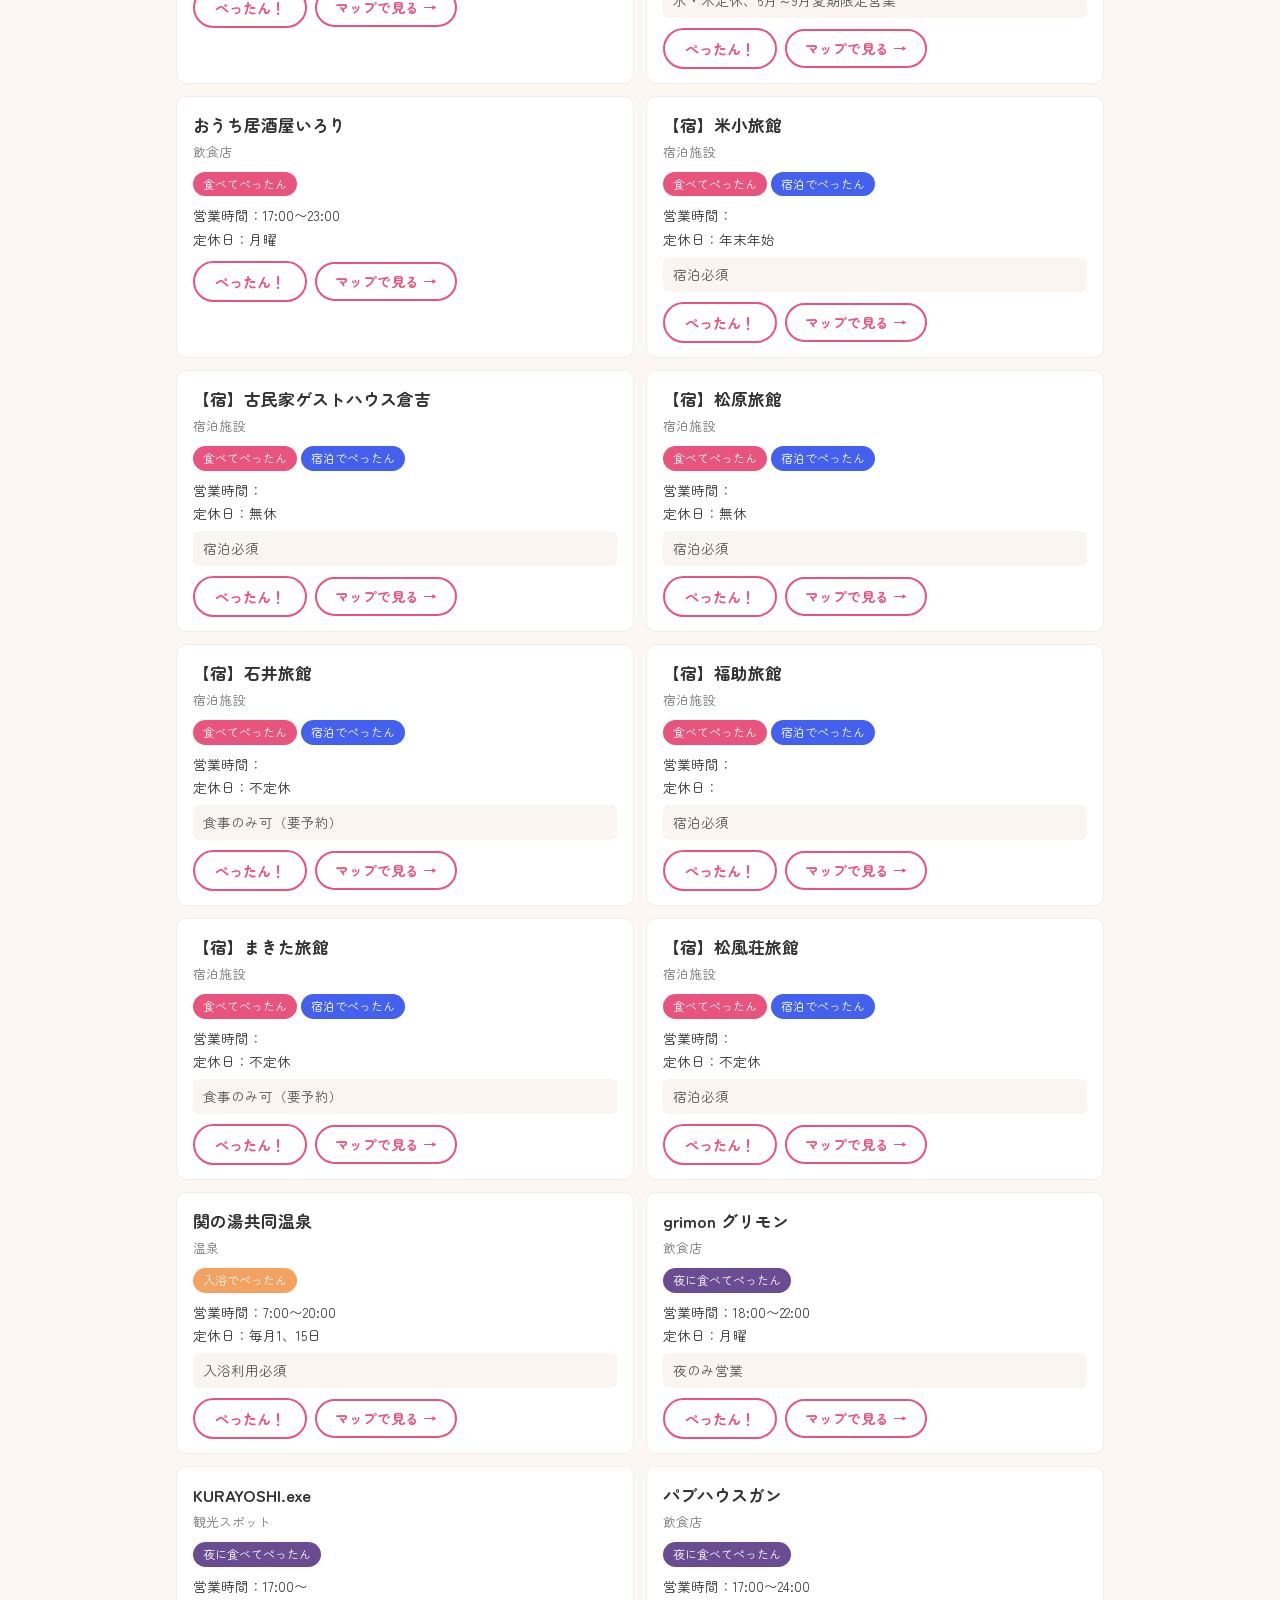
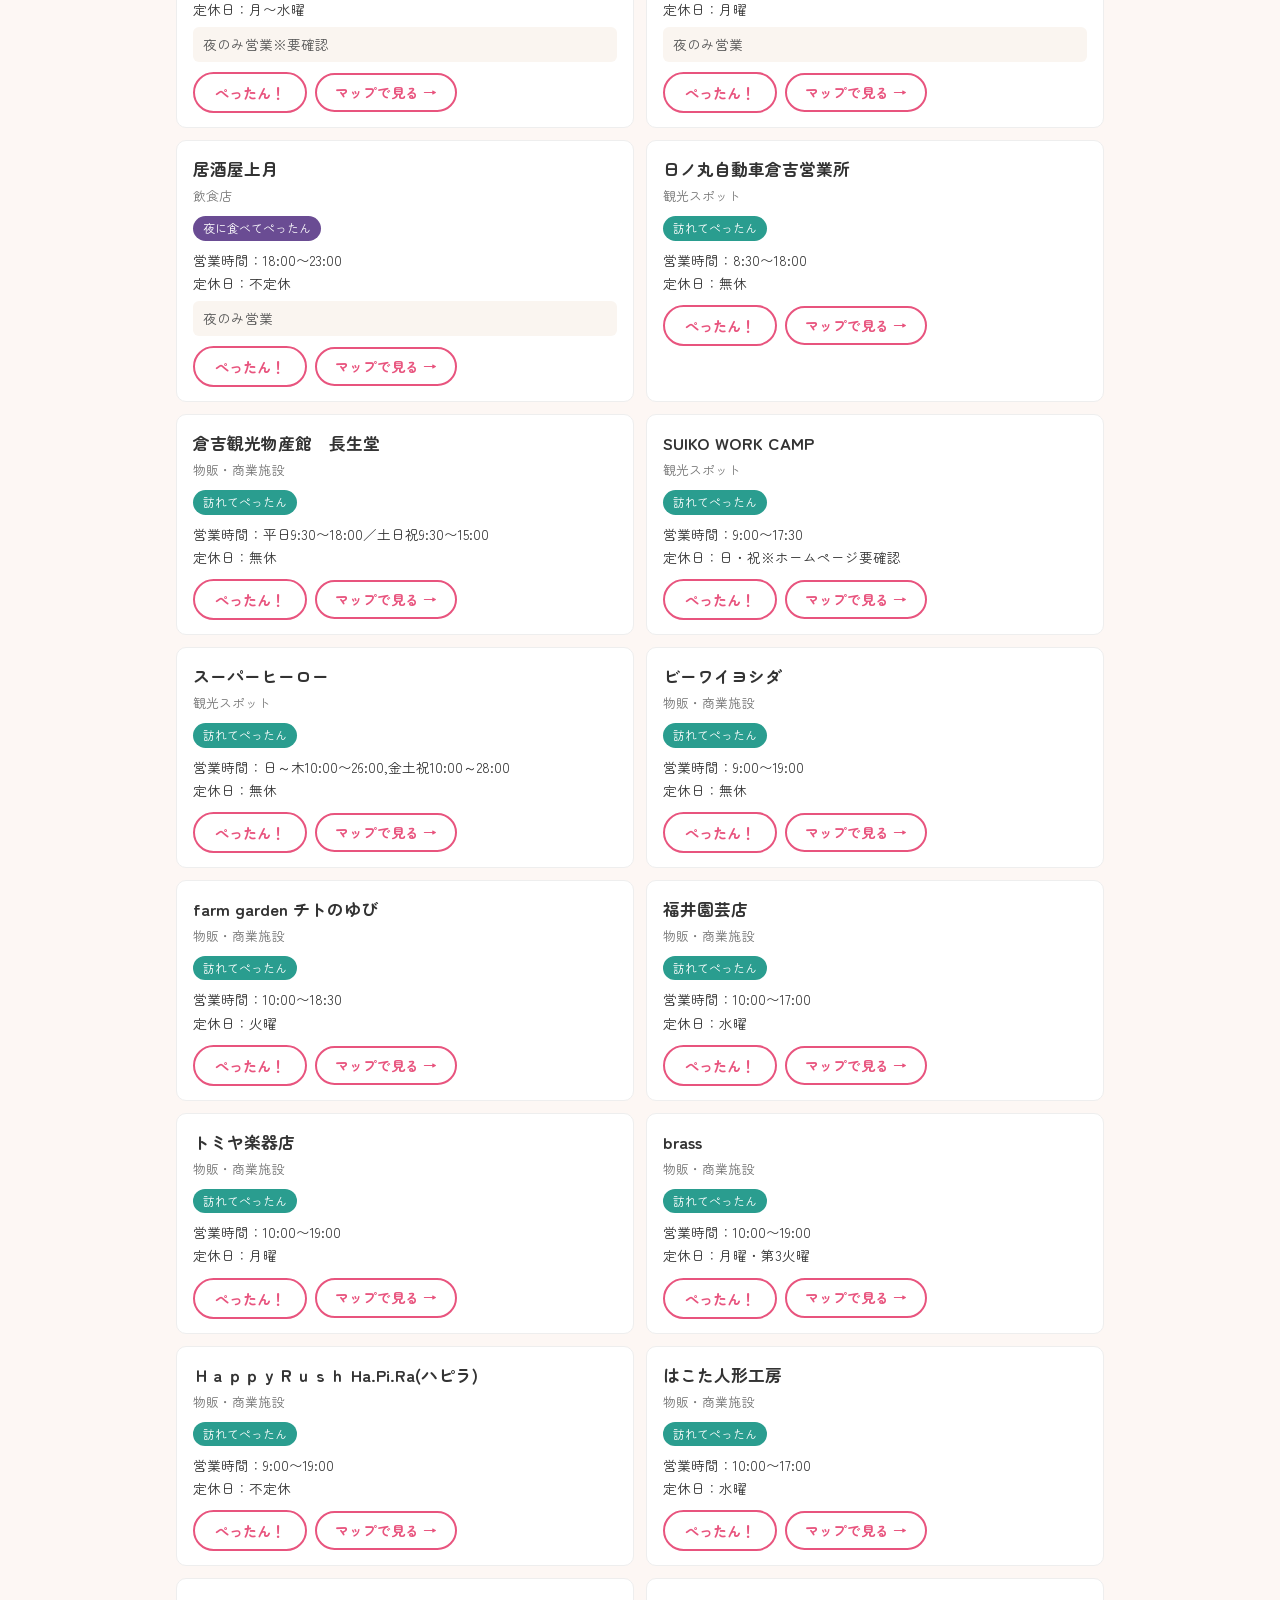
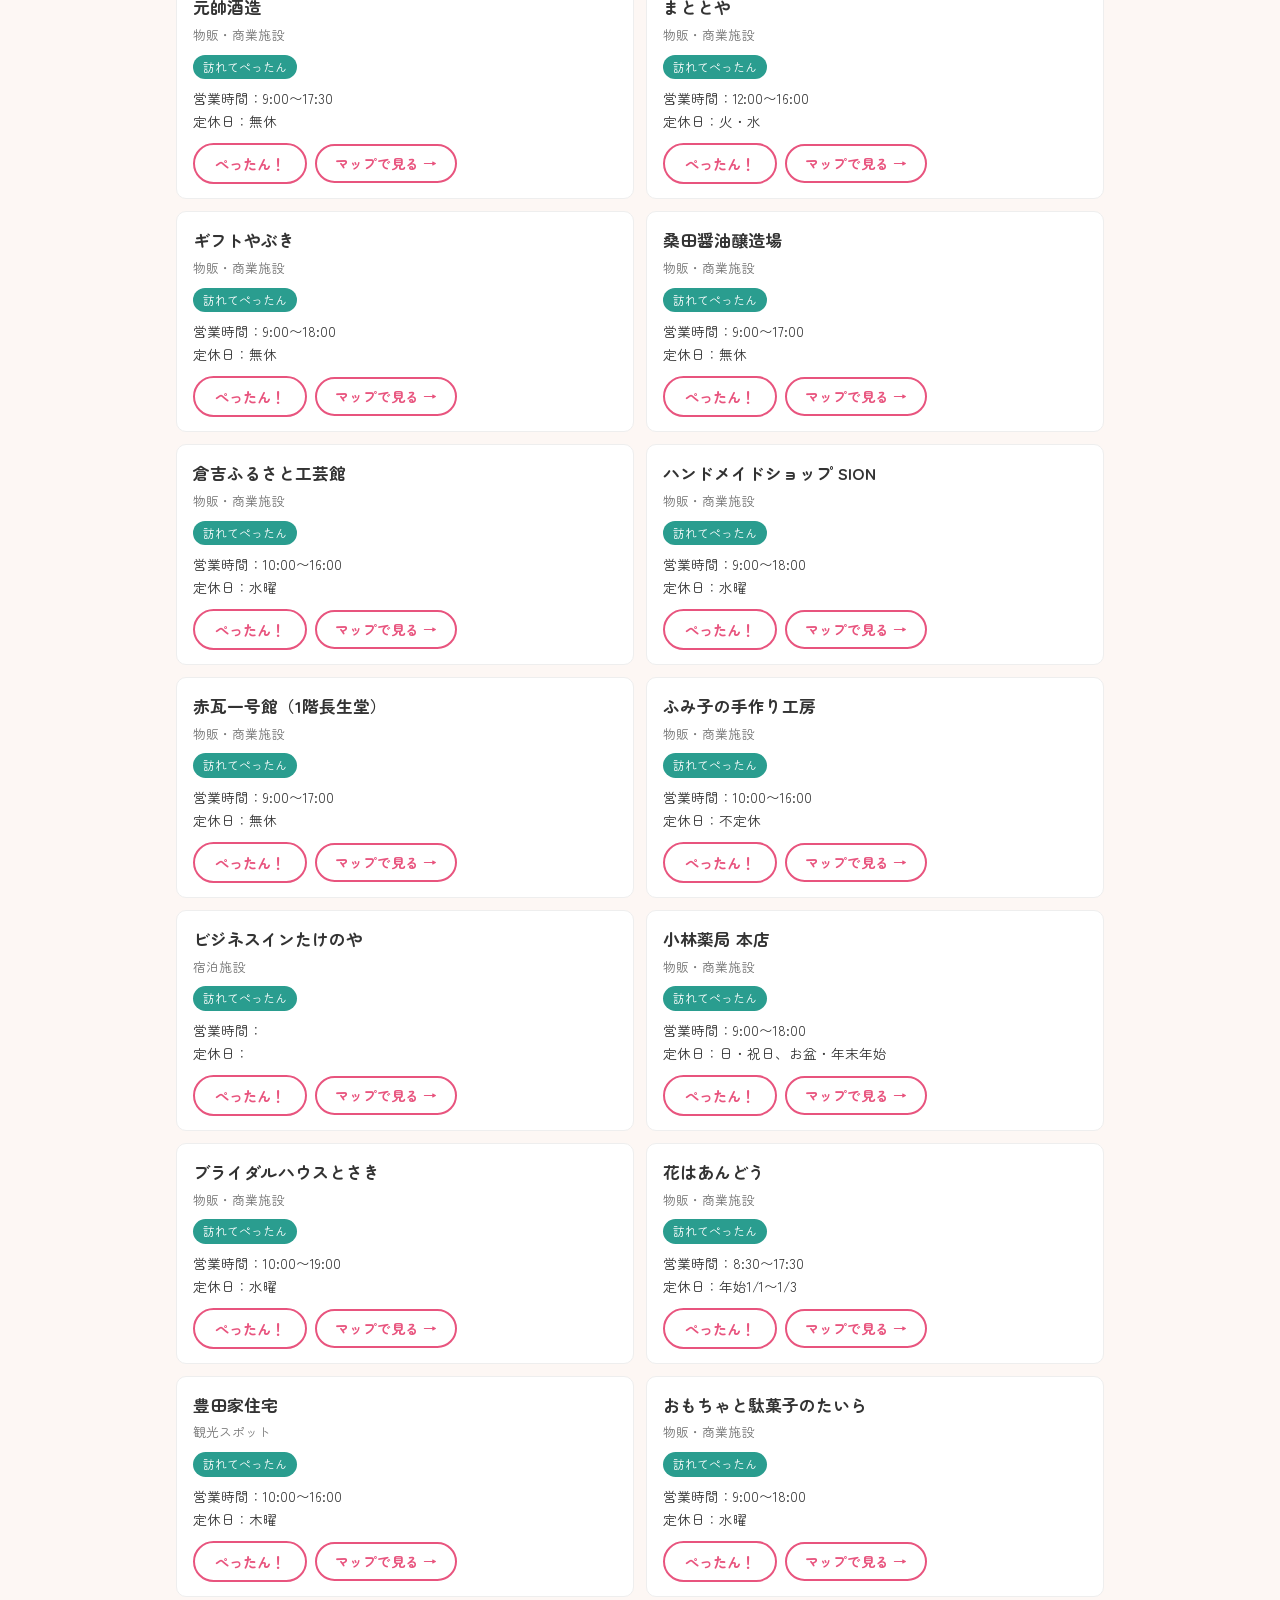
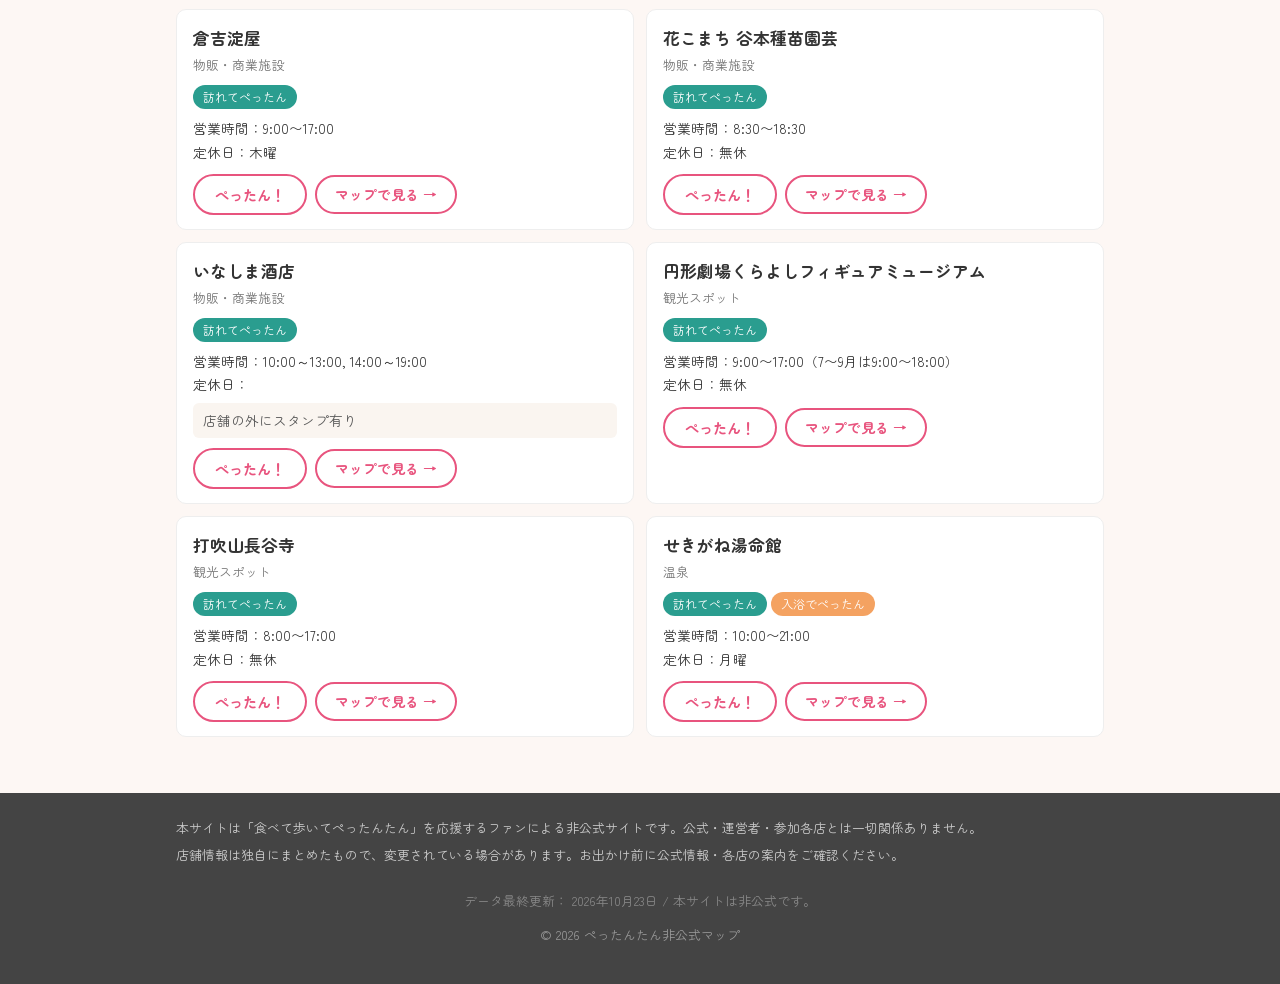
==== commit 91504d47: "日付更新場所変更" ====
--- a/index.html
+++ b/index.html
@@ -179,8 +179,9 @@
         <p>
           店舗情報は独自にまとめたもので、変更されている場合があります。お出かけ前に公式情報・各店の案内をご確認ください。
         </p>
+        <p class="data-note">データ最終更新： 2026年10月23日 / 本サイトは非公式です。</p>
         <p class="copyright">© 2026 ぺったんたん非公式マップ</p>
-        <p class="data-note">データ最終更新： 2026年10月23日 / 本サイトは非公式です。</p>
+        
       </div>
     </footer>
   </body>
--- a/css/style.css
+++ b/css/style.css
@@ -326,6 +326,7 @@
 }
 
 .data-note {
+  text-align: center;
   font-size: 0.8rem;
   color: #888;
   margin-top: 24px;
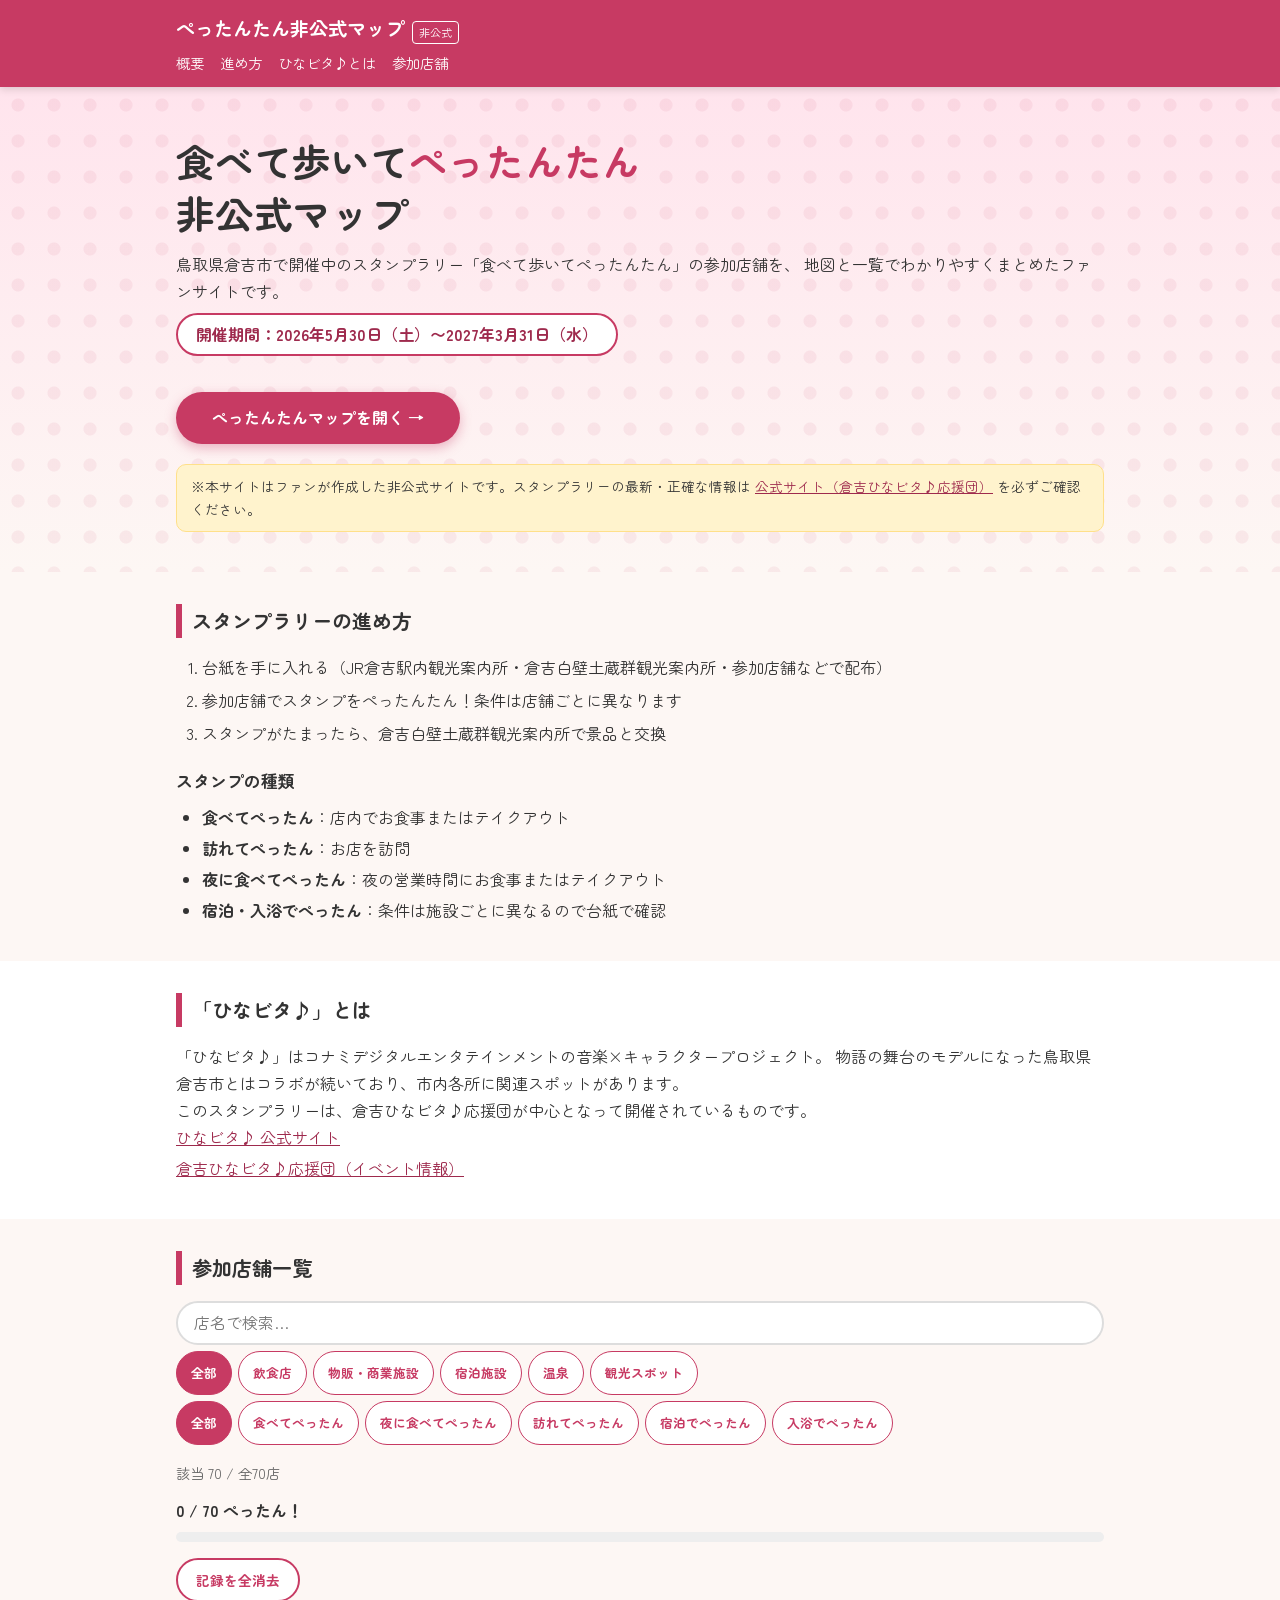
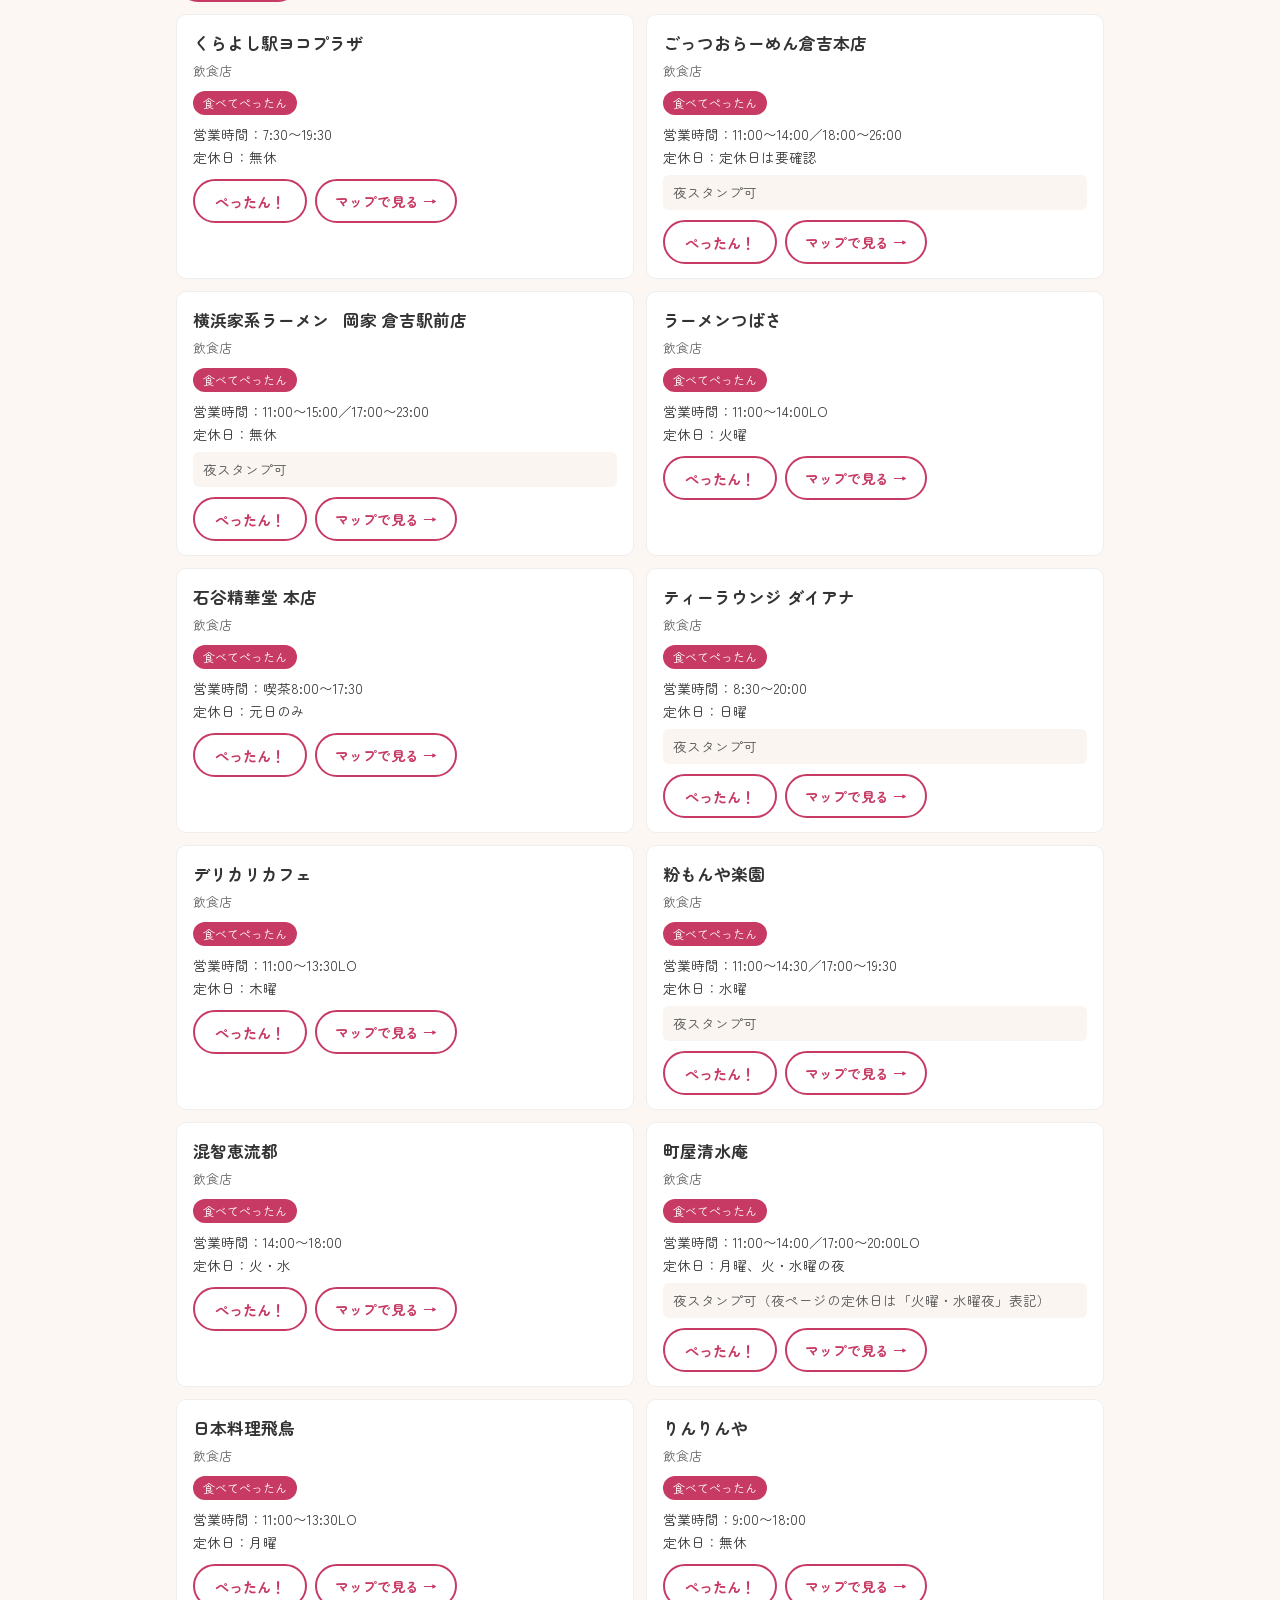
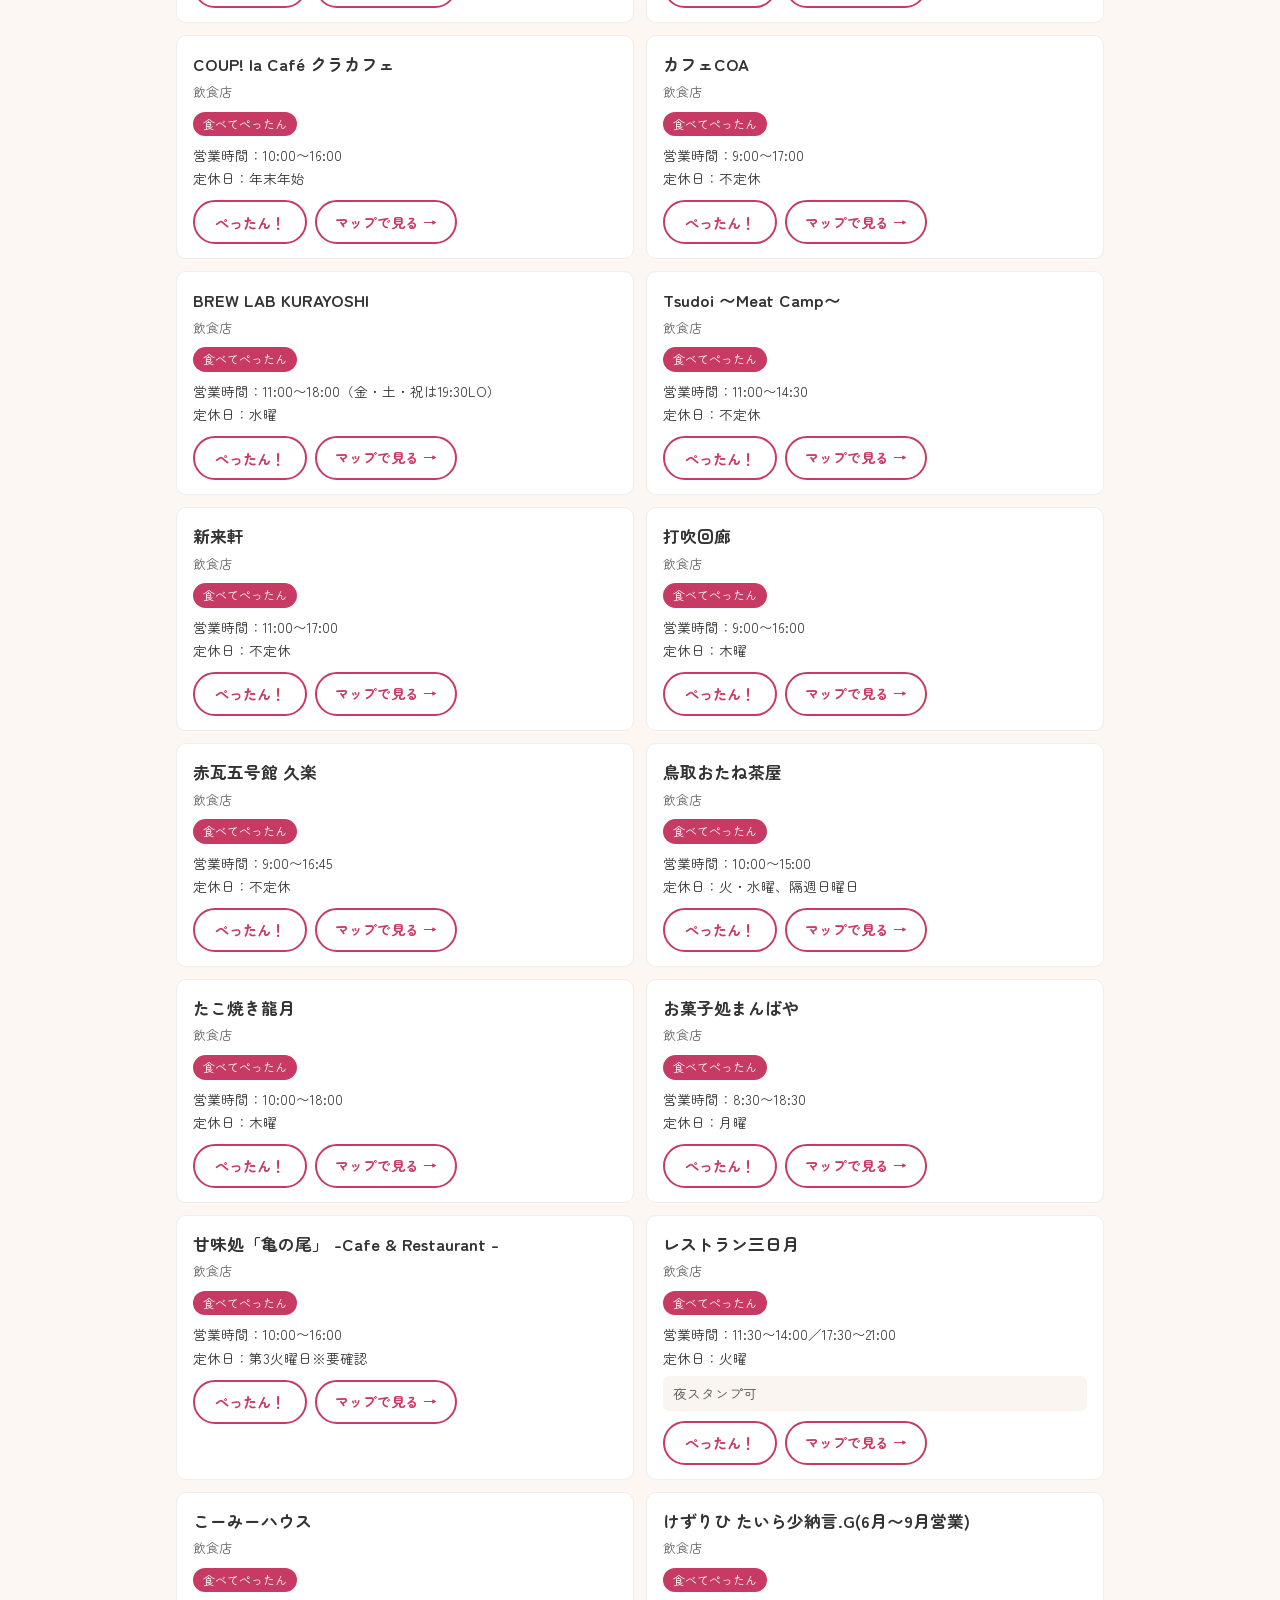
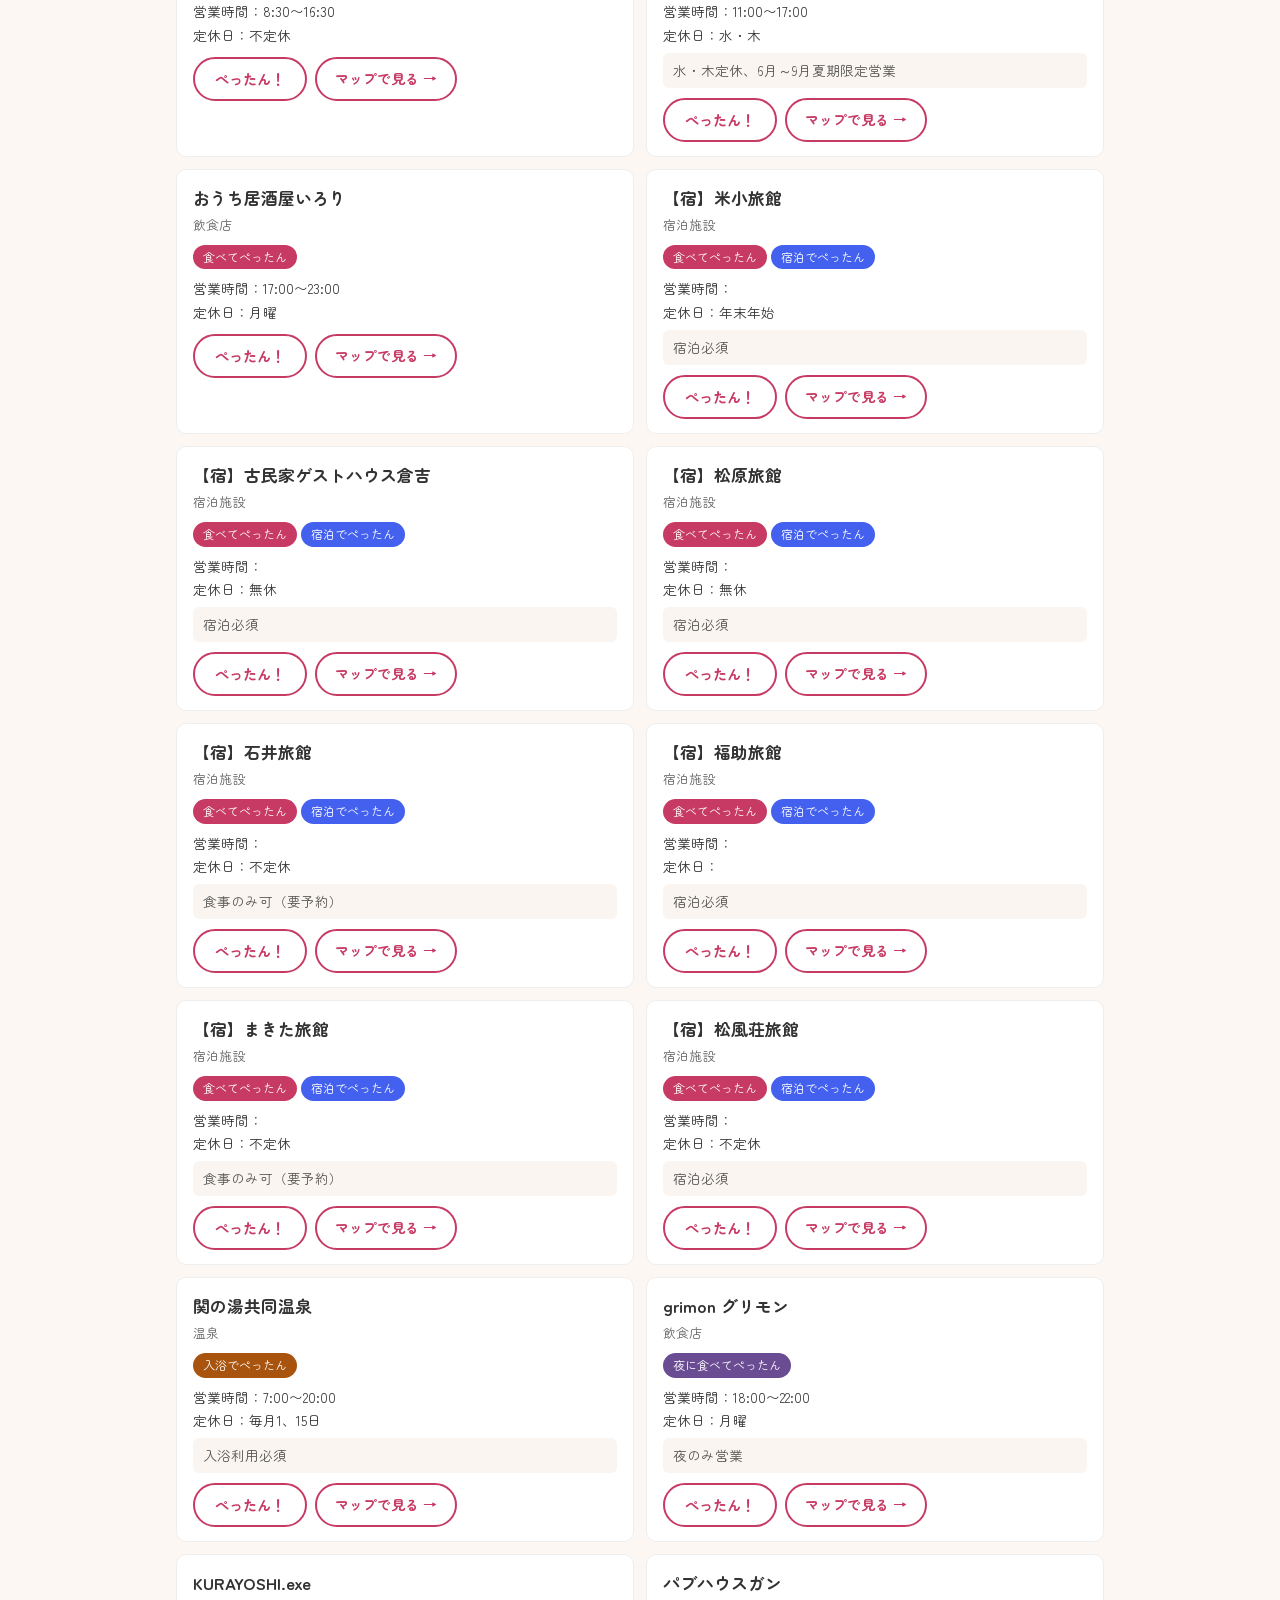
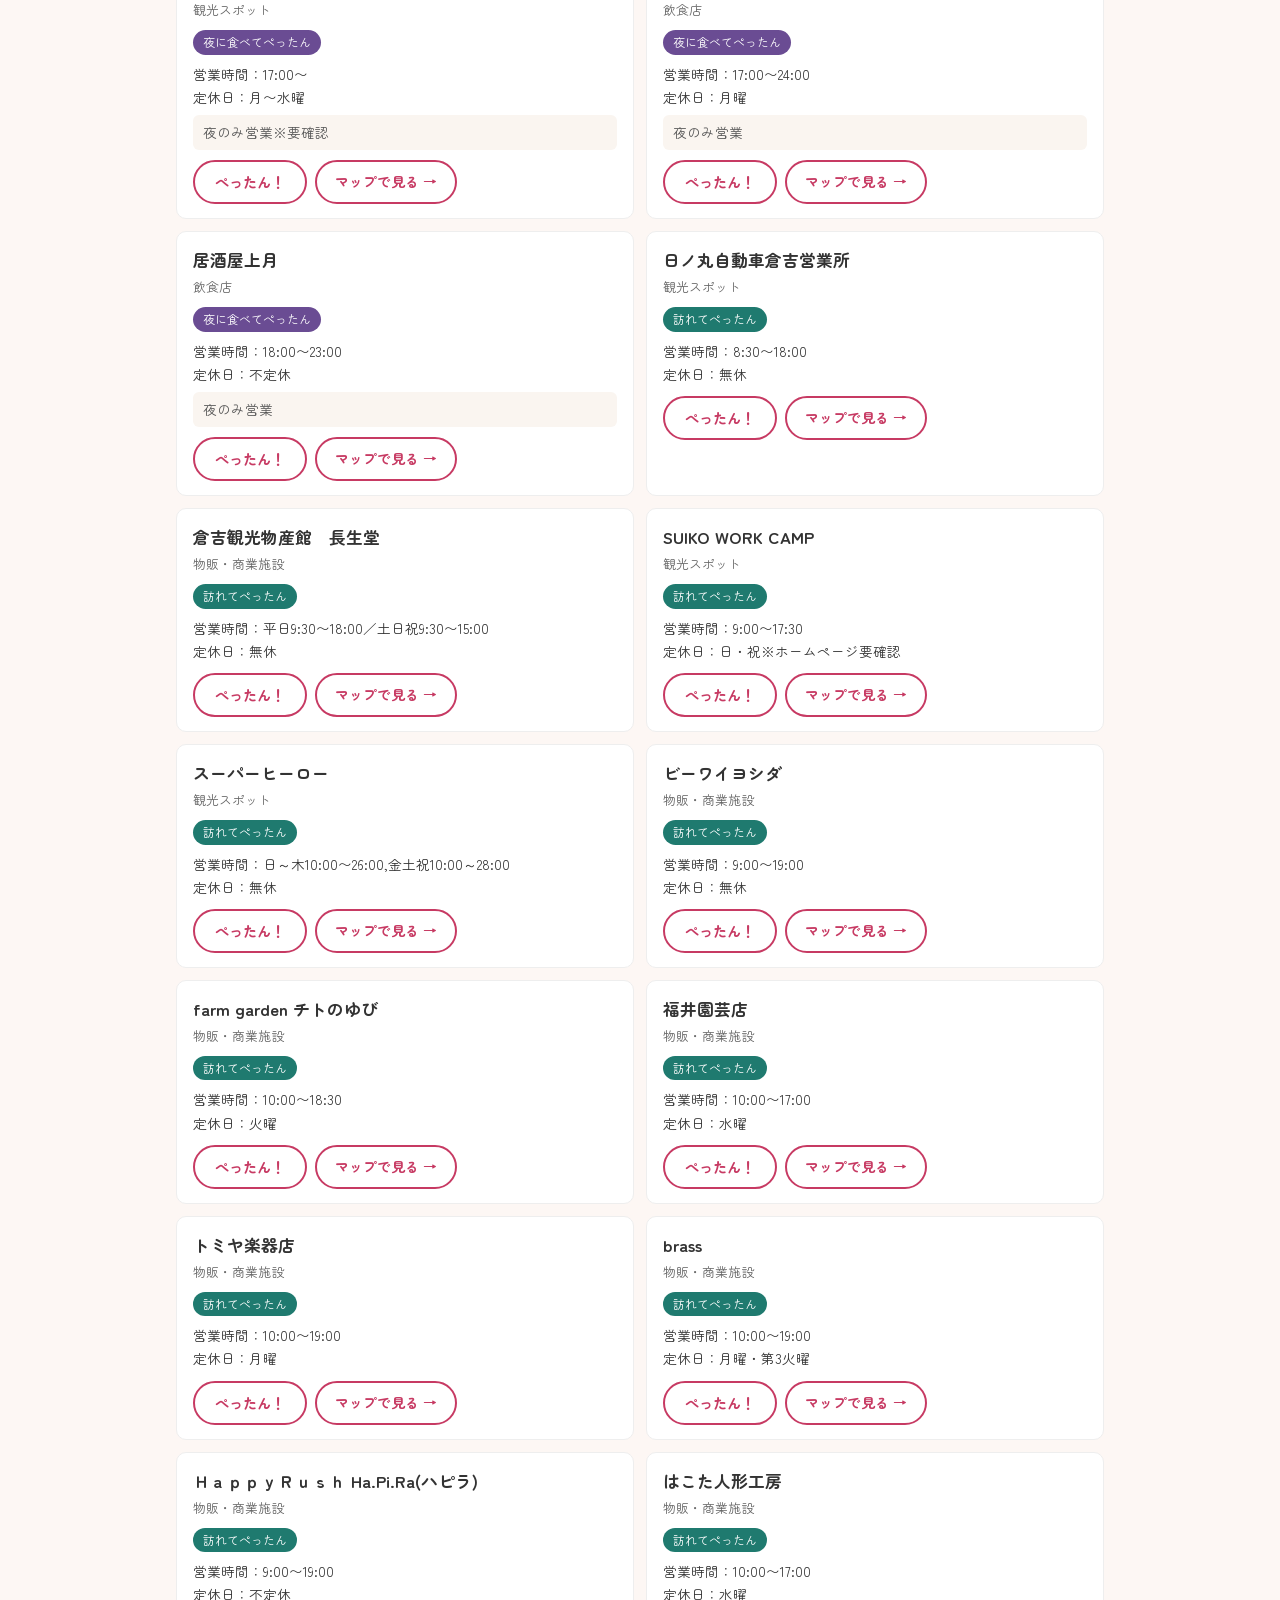
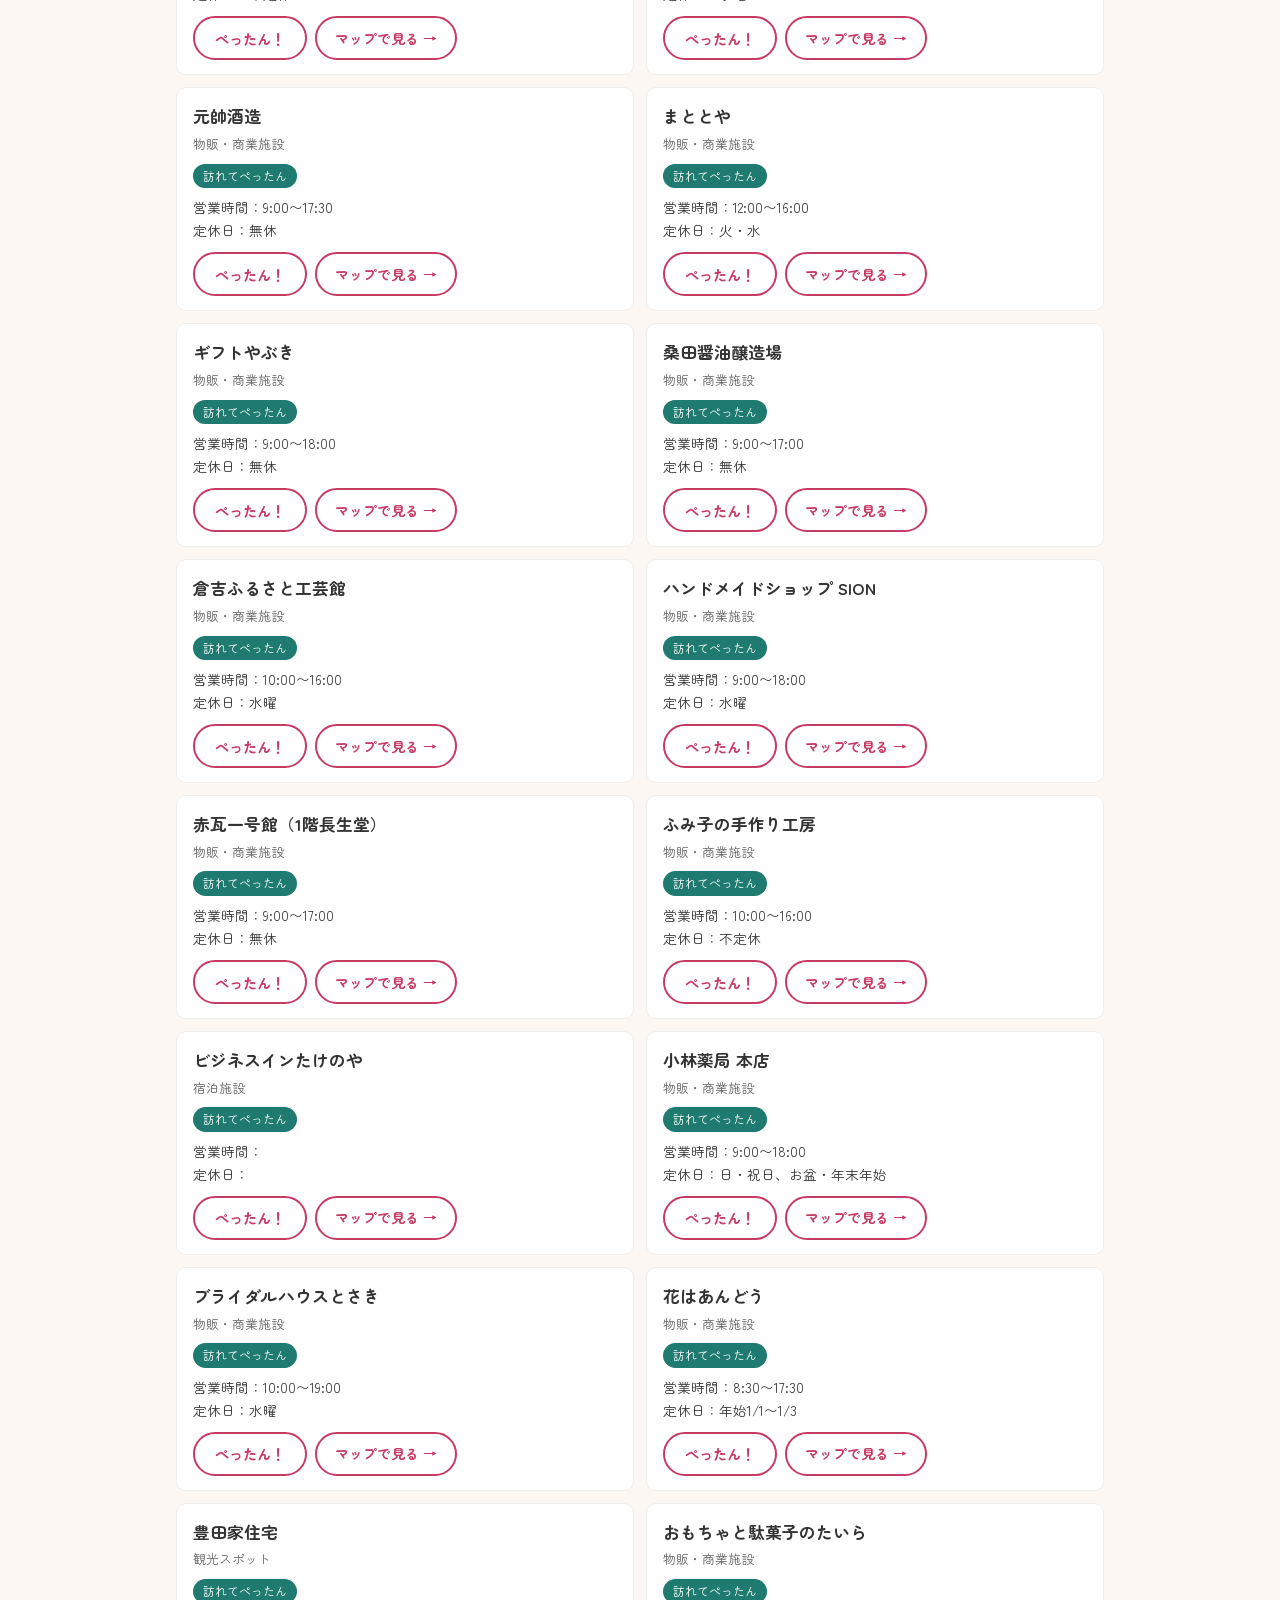
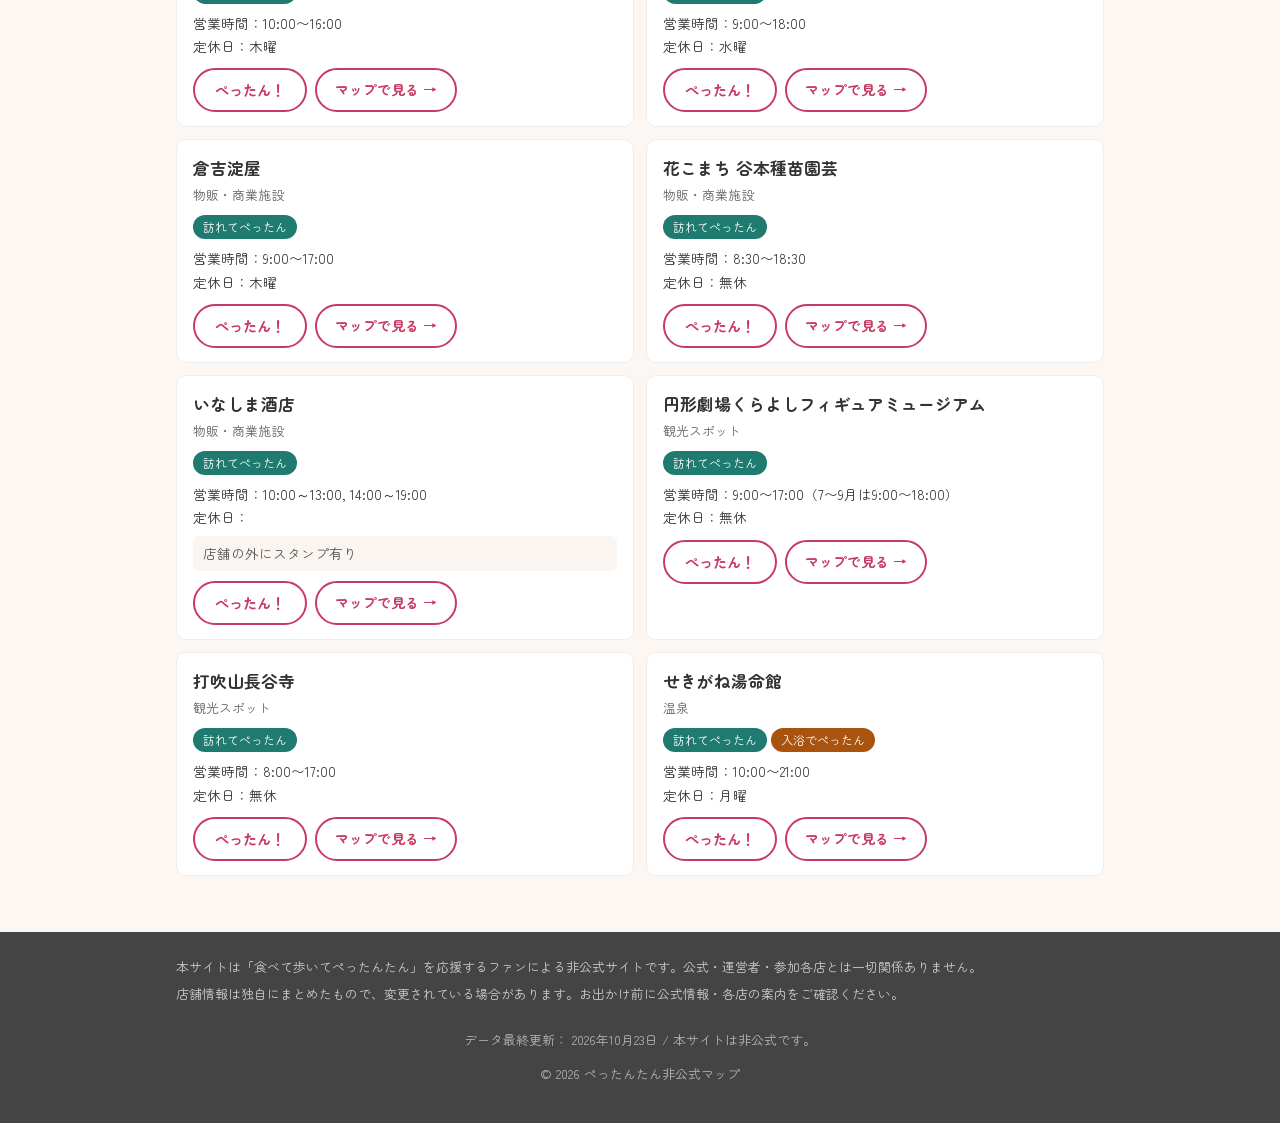
==== commit cdf123ff: "opencode改善版" ====
--- a/index.html
+++ b/index.html
@@ -6,10 +6,7 @@
     <meta name="viewport" content="width=device-width, initial-scale=1.0" />
     <link rel="icon" type="image/png" href="img/stamp.png" />
     <title>食べて歩いてぺったんたん 非公式マップ</title>
-    <meta
-      name="description"
-      content="鳥取県倉吉市のスタンプラリー「食べて歩いてぺったんたん」の参加店舗を地図と一覧で確認できる非公式ファンサイトです。"
-    />
+    <meta name="description" content="倉吉市で開催されているスタンプラリー「食べて歩いてぺったんたん」の参加店を地図で確認できる、有志による非公式マップです。現在地の表示や店舗検索、ぺったん数の記録もできます。">
     <meta property="og:title" content="食べて歩いてぺったんたん 非公式マップ" />
     <meta
       property="og:description"
@@ -159,9 +156,18 @@
               id="search-box"
               class="search-box"
               placeholder="店名で検索…"
+              aria-label="店名で検索"
             />
             <div class="chip-row" id="category-chips"></div>
             <div class="chip-row" id="stamp-chips"></div>
+            <!-- 適用中の絞り込み条件。1つでも有効なときだけ表示する -->
+            <div id="active-filters" class="active-filters" hidden>
+              <span class="active-filters-label">絞り込み中</span>
+              <span id="active-filter-list" class="active-filter-list"></span>
+              <button type="button" id="clear-filters" class="chip chip-clear">
+                解除
+              </button>
+            </div>
           </div>
 
           <div id="shop-list">
--- a/css/style.css
+++ b/css/style.css
@@ -5,11 +5,11 @@
 /* ---- 1. 全体設定 ---- */
 /* :rootに決めておくと「色を変えたくなった時にここ1行だけ」で済む */
 :root {
-  --main-color: #e8547e; /* メイン（ピンク） */
-  --main-dark: #c73a63;
+  --main-color: #c73a63; /* メイン（ピンク）。白文字とのコントラスト4.98:1 */
+  --main-dark: #9e2a4d; /* 濃いピンク。白背景の文字にも使える */
   --bg-color: #fdf7f4;
   --text-color: #333;
-  --muted-color: #777;
+  --muted-color: #666;
   --card-bg: #fff;
   --radius: 10px;
 }
@@ -35,7 +35,13 @@
 }
 
 a {
-  color: var(--main-color);
+  color: var(--main-dark);
+}
+
+/* キーボード操作時に現在位置が分かるようにする */
+:focus-visible {
+  outline: 3px solid #1a4fd6;
+  outline-offset: 2px;
 }
 
 /* ---- リスト ---- */
@@ -113,7 +119,7 @@
   /* 背景を2枚重ねる：カンマ区切りで「先に書いた方が手前」 */
   background-image:
     /* 1枚目：スタンプ風の水玉（ぺったんたんのテーマそのもの） */
-    radial-gradient(circle, rgba(232, 84, 126, 0.08) 6px, transparent 7px),
+    radial-gradient(circle, rgba(199, 58, 99, 0.08) 6px, transparent 7px),
     /* 2枚目：上は淡いピンク → 下はサイトの背景色へ消えていく */
     linear-gradient(180deg, #ffe4ed 0%, var(--bg-color) 100%);
   background-size:
@@ -197,7 +203,7 @@
 .btn-primary {
   background: var(--main-color);
   color: #fff;
-  box-shadow: 0 4px 12px rgba(232, 84, 126, 0.35); /* メイン色の半透明 */
+  box-shadow: 0 4px 12px rgba(199, 58, 99, 0.35); /* メイン色の半透明 */
 }
 .btn-primary:hover {
   background: var(--main-dark);
@@ -210,11 +216,16 @@
 }
 .btn-outline:hover {
   background: #fdeef2;
+  color: var(--main-dark);
 }
 
 /* サイズのバリエーション（修飾子）：大きさだけを担当する */
 .btn-sm {
-  padding: 6px 18px;
+  display: inline-flex;
+  align-items: center;
+  justify-content: center;
+  min-height: 44px;
+  padding: 0 18px;
   font-size: 0.85rem;
 }
 
@@ -288,19 +299,19 @@
   margin: 2px 4px 2px 0;
 }
 .badge-eat {
-  background: #e8547e;
+  background: #c73a63;
 }
 .badge-eat_night {
   background: #6a4c93;
 }
 .badge-visit {
-  background: #2a9d8f;
+  background: #1f7a6f;
 }
 .badge-stay {
   background: #4361ee;
 }
 .badge-onsen {
-  background: #f4a261;
+  background: #a8540f;
 }
 
 .error {
@@ -321,14 +332,14 @@
 }
 .copyright {
   text-align: center;
-  color: #999;
+  color: #b5b5b5;
   margin-top: 12px;
 }
 
 .data-note {
   text-align: center;
   font-size: 0.8rem;
-  color: #888;
+  color: #b5b5b5;
   margin-top: 24px;
 }
 
@@ -370,14 +381,26 @@
 .map-header-actions {
   display: flex;
   align-items: center;
-  gap: 12px;
+  flex-wrap: wrap;
+  gap: 8px 12px;
+}
+.map-header-actions > a {
+  display: inline-flex;
+  align-items: center;
+  min-height: 44px;
+  padding: 0 4px;
 }
 .locate-btn {
+  display: inline-flex;
+  align-items: center;
+  justify-content: center;
+  min-height: 44px;
+  padding: 0 16px;
+  white-space: nowrap;
   background: #fff;
   color: var(--main-dark);
   border: none;
   border-radius: 999px;
-  padding: 6px 14px;
   font-size: 0.85rem;
   font-weight: bold;
   cursor: pointer;
@@ -423,28 +446,28 @@
 } /* divIconの既定スタイル（白い四角枠）を消す */
 .pin {
   box-sizing: border-box;
-  width: 32px;
-  height: 32px;
+  width: 44px;
+  height: 44px;
   display: flex;
   align-items: center;
   justify-content: center;
   border-radius: 50%;
   background: #fff;
   border: 3px solid #999;
-  font-size: 16px;
+  font-size: 20px;
   box-shadow: 0 2px 6px rgba(0, 0, 0, 0.25);
 }
 .pin-food {
-  border-color: #e8547e;
+  border-color: #c73a63;
 }
 .pin-shop {
-  border-color: #2a9d8f;
+  border-color: #1f7a6f;
 }
 .pin-hotel {
   border-color: #4361ee;
 }
 .pin-onsen {
-  border-color: #f4a261;
+  border-color: #a8540f;
 }
 .pin-spot {
   border-color: #6a4c93;
@@ -472,12 +495,130 @@
   margin: 6px 0;
 }
 .popup-link {
+  display: inline-flex;
+  align-items: center;
+  min-height: 44px;
   font-size: 0.8rem;
+}
+
+/* 凡例（左下） */
+.map-legend {
+  background: #fff;
+  border-radius: var(--radius);
+  box-shadow: 0 2px 10px rgba(0, 0, 0, 0.2);
+  font-size: 0.8rem;
+  max-width: 190px;
+  overflow: hidden;
+}
+.map-legend summary {
+  display: flex;
+  align-items: center;
+  min-height: 44px;
+  padding: 0 12px;
+  color: var(--main-dark);
+  font-weight: bold;
+  cursor: pointer;
+  list-style: none;
+}
+.map-legend summary::-webkit-details-marker {
+  display: none;
+}
+.map-legend[open] summary {
+  border-bottom: 1px solid #eee;
+}
+.map-legend ul {
+  margin: 0;
+  padding: 8px 12px 10px;
+  list-style: none;
+}
+.map-legend li {
+  display: flex;
+  align-items: center;
+  gap: 8px;
+  margin: 4px 0;
+  color: #333;
+}
+.legend-icon {
+  width: 24px;
+  height: 24px;
+  flex: none;
+  display: inline-flex;
+  align-items: center;
+  justify-content: center;
+  border: 2px solid #999;
+  border-radius: 50%;
+  background: #fff;
+  font-size: 13px;
+}
+.legend-icon-food {
+  border-color: #c73a63;
+}
+.legend-icon-shop {
+  border-color: #1f7a6f;
+}
+.legend-icon-hotel {
+  border-color: #4361ee;
+}
+.legend-icon-onsen {
+  border-color: #a8540f;
+}
+.legend-icon-spot {
+  border-color: #6a4c93;
+}
+.legend-current {
+  border-color: #4361ee;
+  color: #4361ee;
+  font-size: 14px;
+}
+.legend-cluster {
+  width: 24px;
+  height: 24px;
+  flex: none;
+  display: inline-flex;
+  align-items: center;
+  justify-content: center;
+  border-radius: 50%;
+  background: #9e2a4d;
+  color: #fff;
+  font-size: 11px;
+  font-weight: bold;
+}
+
+/* マーカークラスタ（プラグイン既定の緑をサイトのピンクに変更） */
+.marker-cluster {
+  font-family: inherit;
+}
+.marker-cluster-small,
+.marker-cluster-medium,
+.marker-cluster-large {
+  background-color: rgba(199, 58, 99, 0.25);
+}
+.marker-cluster-medium {
+  background-color: rgba(158, 42, 77, 0.28);
+}
+.marker-cluster-large {
+  background-color: rgba(120, 25, 55, 0.3);
+}
+.marker-cluster-small div,
+.marker-cluster-medium div,
+.marker-cluster-large div {
+  background-color: #9e2a4d;
+  color: #fff;
+  font-weight: bold;
+}
+/* 小クラスタは外径44pxに合わせて内側も34pxにする */
+.marker-cluster-small div {
+  width: 34px;
+  height: 34px;
+  margin: 5px;
 }
 /* ---- 9. ぺったん済ボタンと進捗表示 ---- */
 .stamp-btn {
-  display: inline-block;
-  padding: 8px 20px;
+  display: inline-flex;
+  align-items: center;
+  justify-content: center;
+  min-height: 44px;
+  padding: 0 20px;
   border: 2px solid var(--main-color);
   border-radius: 999px;
   background: #fff;
@@ -500,6 +641,7 @@
 
 .stamp-btn:hover {
   background: #fdeef2;
+  color: var(--main-dark);
 }
 /* 「済み」状態。JSがstampedクラスを付け外しする */
 .stamp-btn.stamped {
@@ -540,7 +682,7 @@
 
 /* ポップアップ内ではボタンを横いっぱいに */
 .leaflet-popup-content .stamp-btn {
-  display: block;
+  display: flex;
   width: 100%;
   margin-top: 8px;
 }
@@ -552,10 +694,12 @@
 /* ---- 10. 絞り込み・検索 ---- */
 .search-box {
   width: 100%;
-  padding: 10px 16px;
+  min-height: 44px;
+  padding: 8px 16px;
   border: 2px solid #ddd;
   border-radius: 999px;
   font-size: 1rem; /* 1rem=16px。16px未満だとiPhoneでフォーカスした瞬間に画面がズームされる対策 */
+  line-height: 1.4;
   background: #fff;
 }
 .filter-box {
@@ -568,13 +712,18 @@
   margin: 6px 0;
 }
 .chip {
+  display: inline-flex;
+  align-items: center;
+  justify-content: center;
+  min-height: 44px;
+  padding: 0 14px;
   border: 1.5px solid var(--main-color);
   border-radius: 999px;
   background: #fff;
   color: var(--main-color);
   font-size: 0.8rem;
   font-weight: bold;
-  padding: 4px 12px;
+  line-height: 1.2;
   cursor: pointer;
 }
 .chip.active {
@@ -590,6 +739,9 @@
   text-align: center;
   padding: 32px 0;
 }
+.no-result p {
+  margin-bottom: 12px;
+}
 
 /* マップページの絞り込みバー */
 /* ツールバー：常時表示は1行だけ */
@@ -597,14 +749,16 @@
   flex: none;
   display: flex;
   align-items: center;
+  flex-wrap: wrap;
   gap: 8px;
   padding: 8px 16px;
   background: #fff;
   border-bottom: 1px solid #eee;
 }
 .map-toolbar .search-box {
-  flex: 1;
-  min-width: 120px;
+  flex: 1 1 160px;
+  width: auto;
+  min-width: 0;
 }
 
 /* 開閉式の絞り込みパネル */
@@ -613,6 +767,8 @@
   background: #fff;
   border-bottom: 1px solid #eee;
   padding: 8px 16px 10px;
+  max-height: 40dvh;
+  overflow-y: auto;
 }
 /* ⚠ 注意：ここに display: flex などを書かないこと！
    書くと [hidden] 属性の display: none が負けて、
@@ -622,6 +778,54 @@
   font-size: 0.8rem;
   color: var(--muted-color);
   white-space: nowrap;
+}
+
+/* 適用中の絞り込み条件 */
+.active-filters {
+  flex: none;
+  display: flex;
+  align-items: center;
+  flex-wrap: wrap;
+  gap: 6px;
+  padding: 6px 16px;
+  background: #fff7fa;
+  border-bottom: 1px solid #f0d5de;
+  font-size: 0.8rem;
+}
+/* display:flex が [hidden] の display:none に勝たないように明示する */
+.active-filters[hidden] {
+  display: none;
+}
+.active-filters-label {
+  color: var(--main-dark);
+  font-weight: bold;
+}
+.active-filter-list {
+  display: inline-flex;
+  flex-wrap: wrap;
+  gap: 6px;
+}
+.active-filter-tag {
+  display: inline-flex;
+  align-items: center;
+  min-height: 32px;
+  padding: 0 10px;
+  border: 1px solid #e5b7c5;
+  border-radius: 999px;
+  background: #fff;
+  color: var(--main-dark);
+  font-weight: bold;
+}
+.chip-clear {
+  border-color: var(--main-dark);
+  color: var(--main-dark);
+}
+/* 一覧ページではチップの下に控えめに置く */
+.filter-box .active-filters {
+  margin-top: 8px;
+  padding: 0;
+  background: transparent;
+  border: 0;
 }
 
 /* ---- 11. ぺったん演出 ---- */
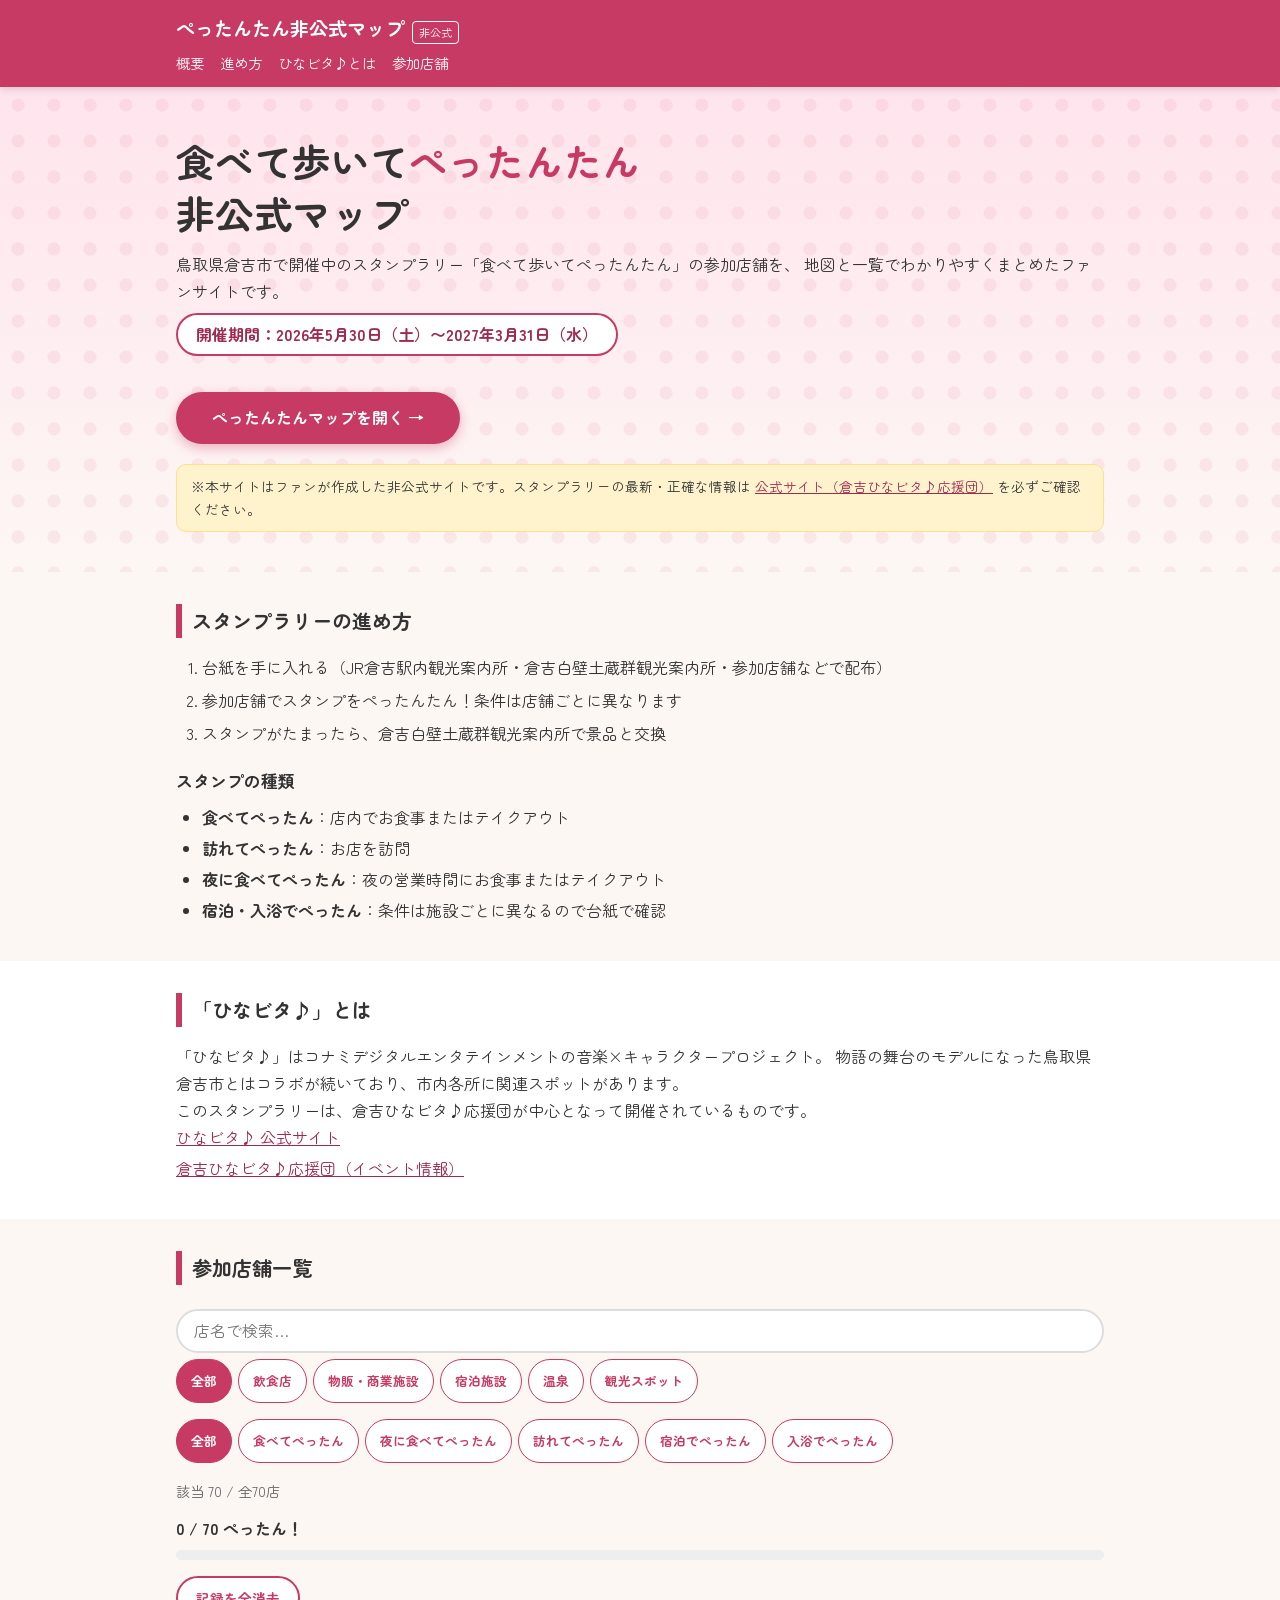
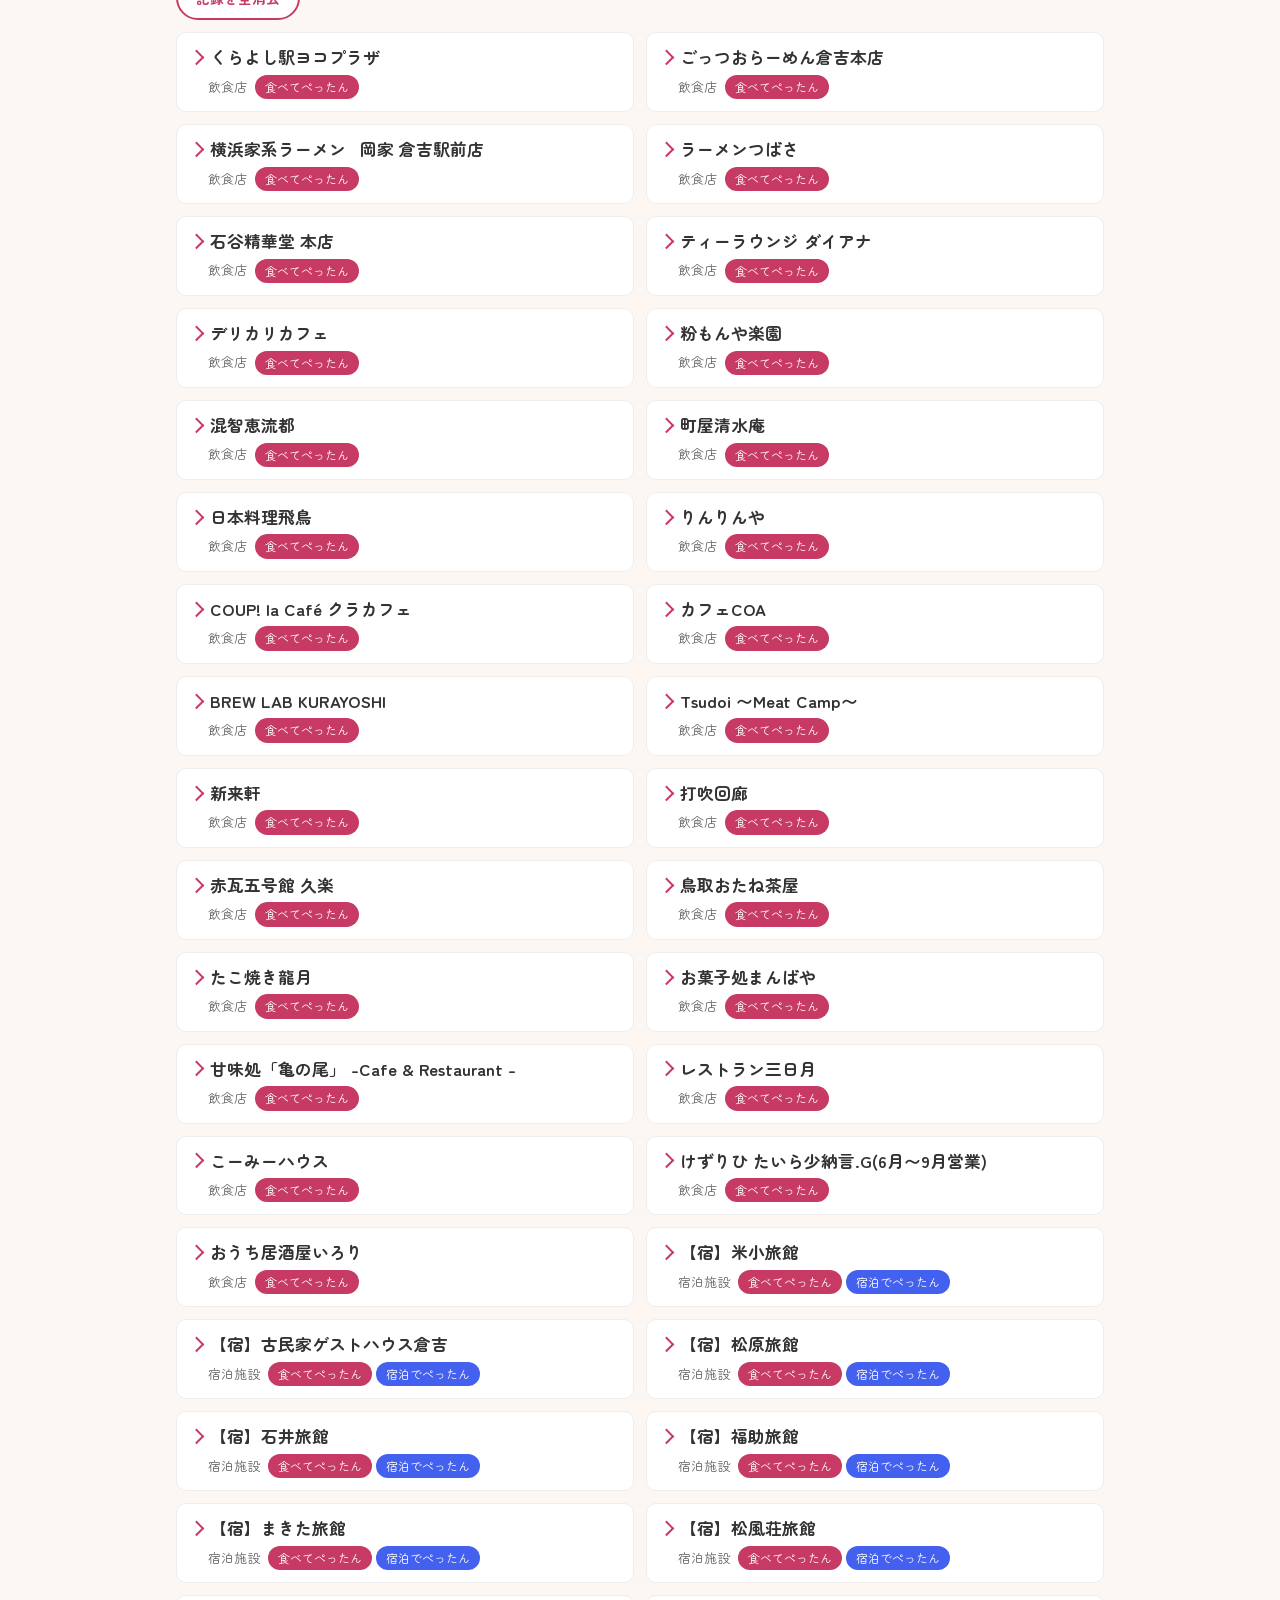
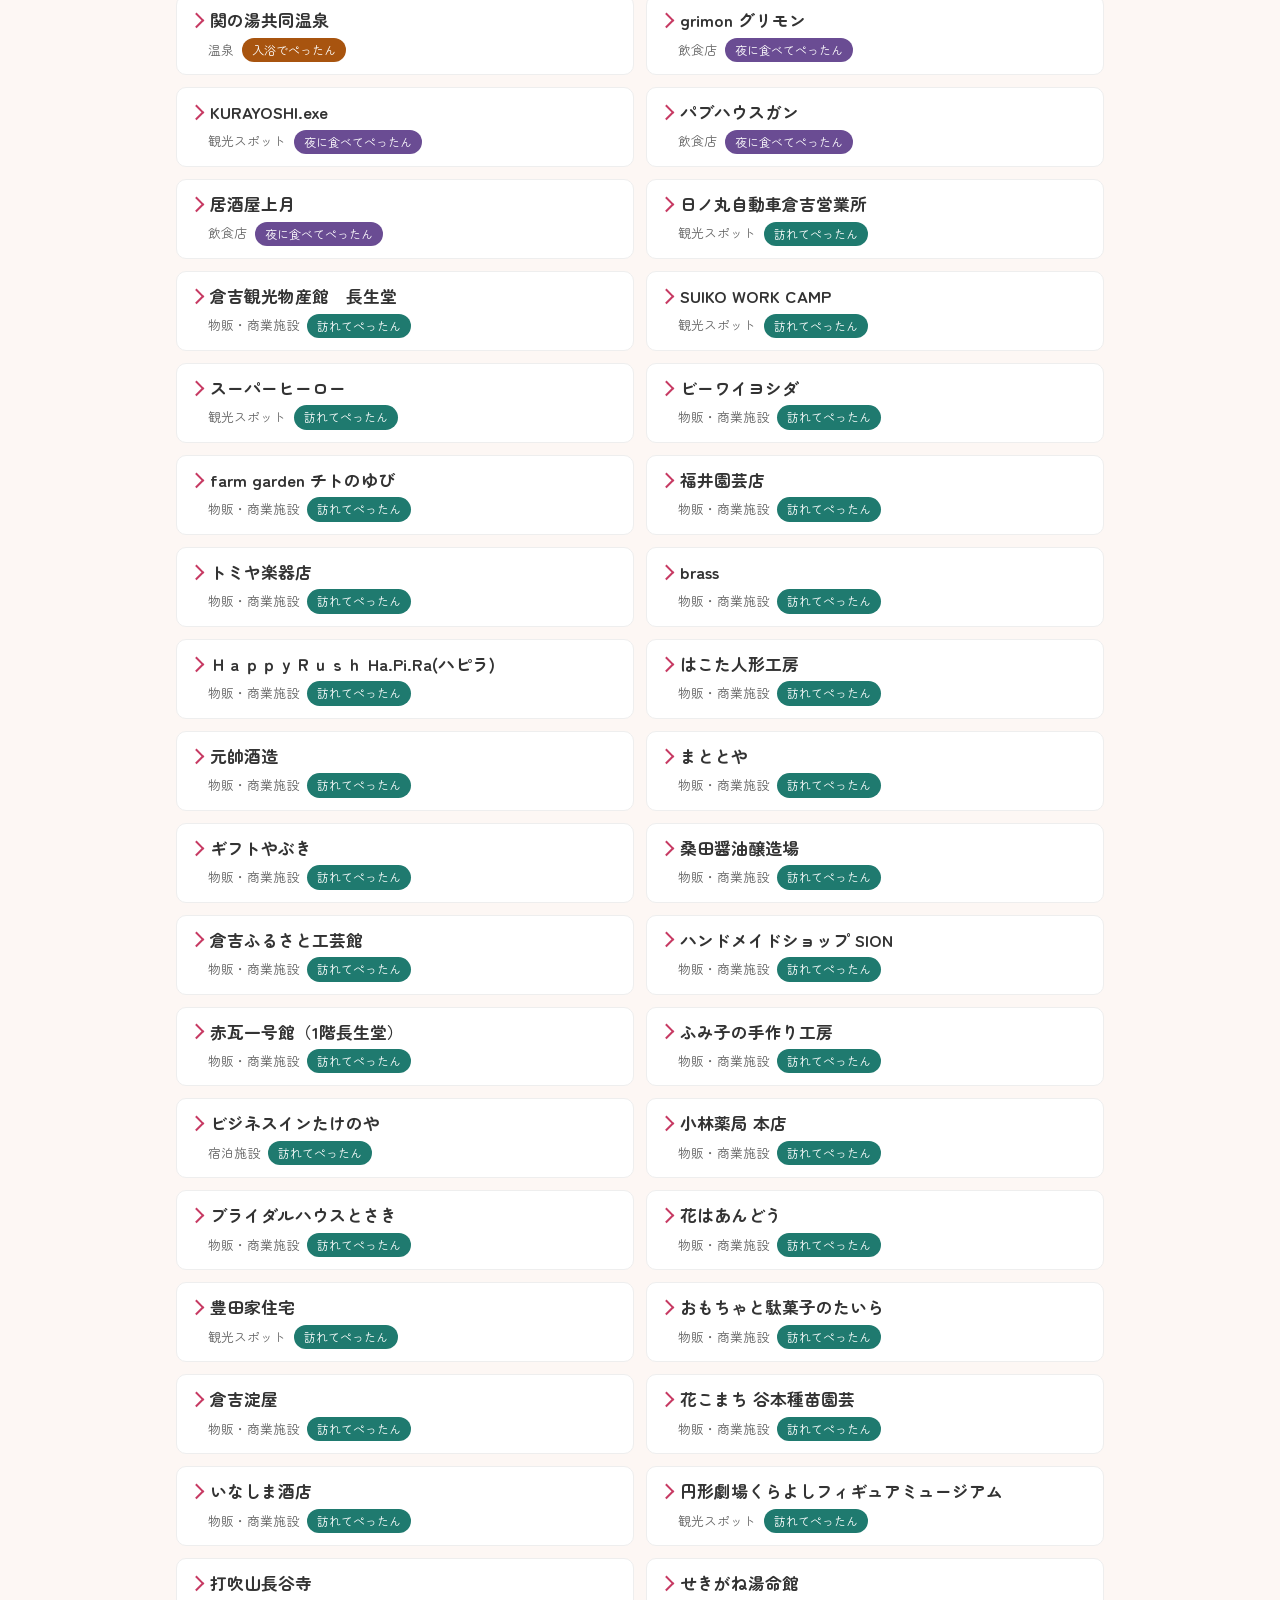
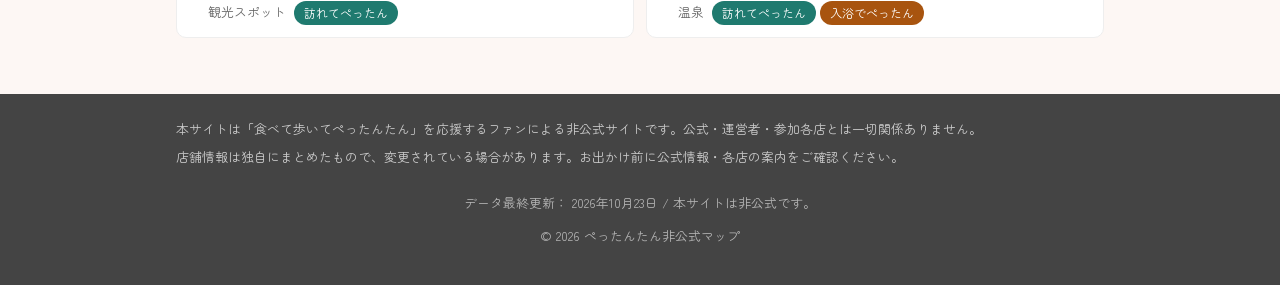
==== commit ec1e9365: "店舗一覧をスマホ向けに改善：開閉式の細い行とstickyな絞り込み" ====
--- a/index.html
+++ b/index.html
@@ -126,7 +126,7 @@
           <ul class="link-list">
             <li>
               <a
-                href="https://www.konami.com/hinabita/"
+                href="https://www.konami.com/games/hinabita/"
                 target="_blank"
                 rel="noopener"
                 >ひなビタ♪ 公式サイト</a
@@ -151,14 +151,17 @@
 
           <!-- 絞り込み・検索UI。チップの中身はJSが辞書から生成する -->
           <div class="filter-box">
-            <input
-              type="search"
-              id="search-box"
-              class="search-box"
-              placeholder="店名で検索…"
-              aria-label="店名で検索"
-            />
-            <div class="chip-row" id="category-chips"></div>
+            <!-- 検索＋カテゴリはスクロールしても上に残る（.filter-sticky） -->
+            <div class="filter-sticky">
+              <input
+                type="search"
+                id="search-box"
+                class="search-box"
+                placeholder="店名で検索…"
+                aria-label="店名で検索"
+              />
+              <div class="chip-row" id="category-chips"></div>
+            </div>
             <div class="chip-row" id="stamp-chips"></div>
             <!-- 適用中の絞り込み条件。1つでも有効なときだけ表示する -->
             <div id="active-filters" class="active-filters" hidden>
--- a/css/style.css
+++ b/css/style.css
@@ -255,6 +255,7 @@
 .shop-grid {
   display: grid;
   gap: 12px;
+  align-items: start; /* 開いた店舗の行が、隣の行まで引き伸ばさないようにする */
 }
 .shop-card {
   background: var(--card-bg);
@@ -287,6 +288,93 @@
 }
 .shop-maplink {
   margin-top: 4px;
+}
+
+/* 店舗1件分の開閉ボックス（details）。閉じている間は summary の細い行だけが見える */
+.shop-item {
+  background: var(--card-bg);
+  border: 1px solid #eee;
+  border-radius: var(--radius);
+}
+.shop-summary {
+  list-style: none; /* 既定の三角マーカーを消し、自前の矢印に差し替える */
+  cursor: pointer;
+  padding: 10px 14px;
+  min-height: 44px; /* タップしやすい高さを確保 */
+}
+.shop-summary::-webkit-details-marker {
+  display: none; /* Safari向けのマーカー消し */
+}
+.shop-summary-main {
+  display: flex;
+  align-items: center;
+  gap: 8px;
+}
+/* 開閉の矢印。閉じている間は右向き、開いたら下向きに回転する */
+.shop-summary-main::before {
+  content: "";
+  flex-shrink: 0;
+  width: 0.55em;
+  height: 0.55em;
+  border-right: 2px solid var(--main-color);
+  border-bottom: 2px solid var(--main-color);
+  transform: rotate(-45deg);
+}
+.shop-item[open ] > .shop-summary .shop-summary-main::before {
+  transform: rotate(45deg);
+}
+@media (prefers-reduced-motion: no-preference) {
+  .shop-summary-main::before {
+    transition: transform 0.2s;
+  }
+}
+.shop-summary .shop-name {
+  font-weight: bold;
+  margin: 0;
+}
+.shop-summary-sub {
+  display: flex;
+  align-items: center;
+  flex-wrap: wrap;
+  gap: 2px 8px;
+  margin-left: calc(0.55em + 8px); /* 矢印の分だけ字下げして、店名の位置に揃える */
+}
+.shop-summary .shop-category {
+  margin: 0;
+}
+/* ぺったん済みの判子マーク。閉じた行でも済んだ店が分かるように */
+.shop-done {
+  display: inline-flex;
+  align-items: center;
+  justify-content: center;
+  width: 1.7em;
+  height: 1.7em;
+  border: 2px solid var(--main-color);
+  border-radius: 50%;
+  color: var(--main-color);
+  font-size: 0.72rem;
+  font-weight: bold;
+  transform: rotate(-8deg); /* 判子らしく少し傾ける */
+}
+.shop-detail {
+  padding: 2px 14px 12px;
+}
+/* 開閉をなめらかにする（対応ブラウザのみ。非対応ではパッと開閉するだけ） */
+.shop-item::details-content {
+  interpolate-size: allow-keywords; /* 高さの自動計算へアニメーションできるようにする */
+  overflow: clip;
+  contain: layout;
+}
+.shop-item:not([open])::details-content {
+  block-size: 0;
+}
+@media (prefers-reduced-motion: no-preference) {
+  .shop-item::details-content {
+    transition:
+      block-size 0.25s ease-in-out,
+      content-visibility 0.25s;
+    transition-behavior: allow-discrete; /* 閉じ終わるまで中身を隠さない */
+  }
 }
 
 /* スタンプ条件のバッジ。JSONの stampType の値＝クラス名で色分け */
@@ -704,6 +792,29 @@
 }
 .filter-box {
   margin-bottom: 16px;
+}
+/* 検索＋カテゴリチップの行は、スクロールしてもヘッダーの下に張り付く。
+   top の位置は filter.js が実測したヘッダー高さ（--header-h）を使う */
+.filter-sticky {
+  position: sticky;
+  top: var(--header-h, 104px);
+  z-index: 60;
+  background: var(--bg-color);
+  padding: 8px 0 4px;
+}
+/* スマホではチップを折り返さず1行にして横スクロールにする（stickyの高さを抑える） */
+@media (max-width: 699px) {
+  #shops .chip-row {
+    flex-wrap: nowrap;
+    overflow-x: auto;
+    scrollbar-width: none;
+  }
+  #shops .chip-row::-webkit-scrollbar {
+    display: none;
+  }
+  #shops .chip {
+    flex-shrink: 0;
+  }
 }
 .chip-row {
   display: flex;
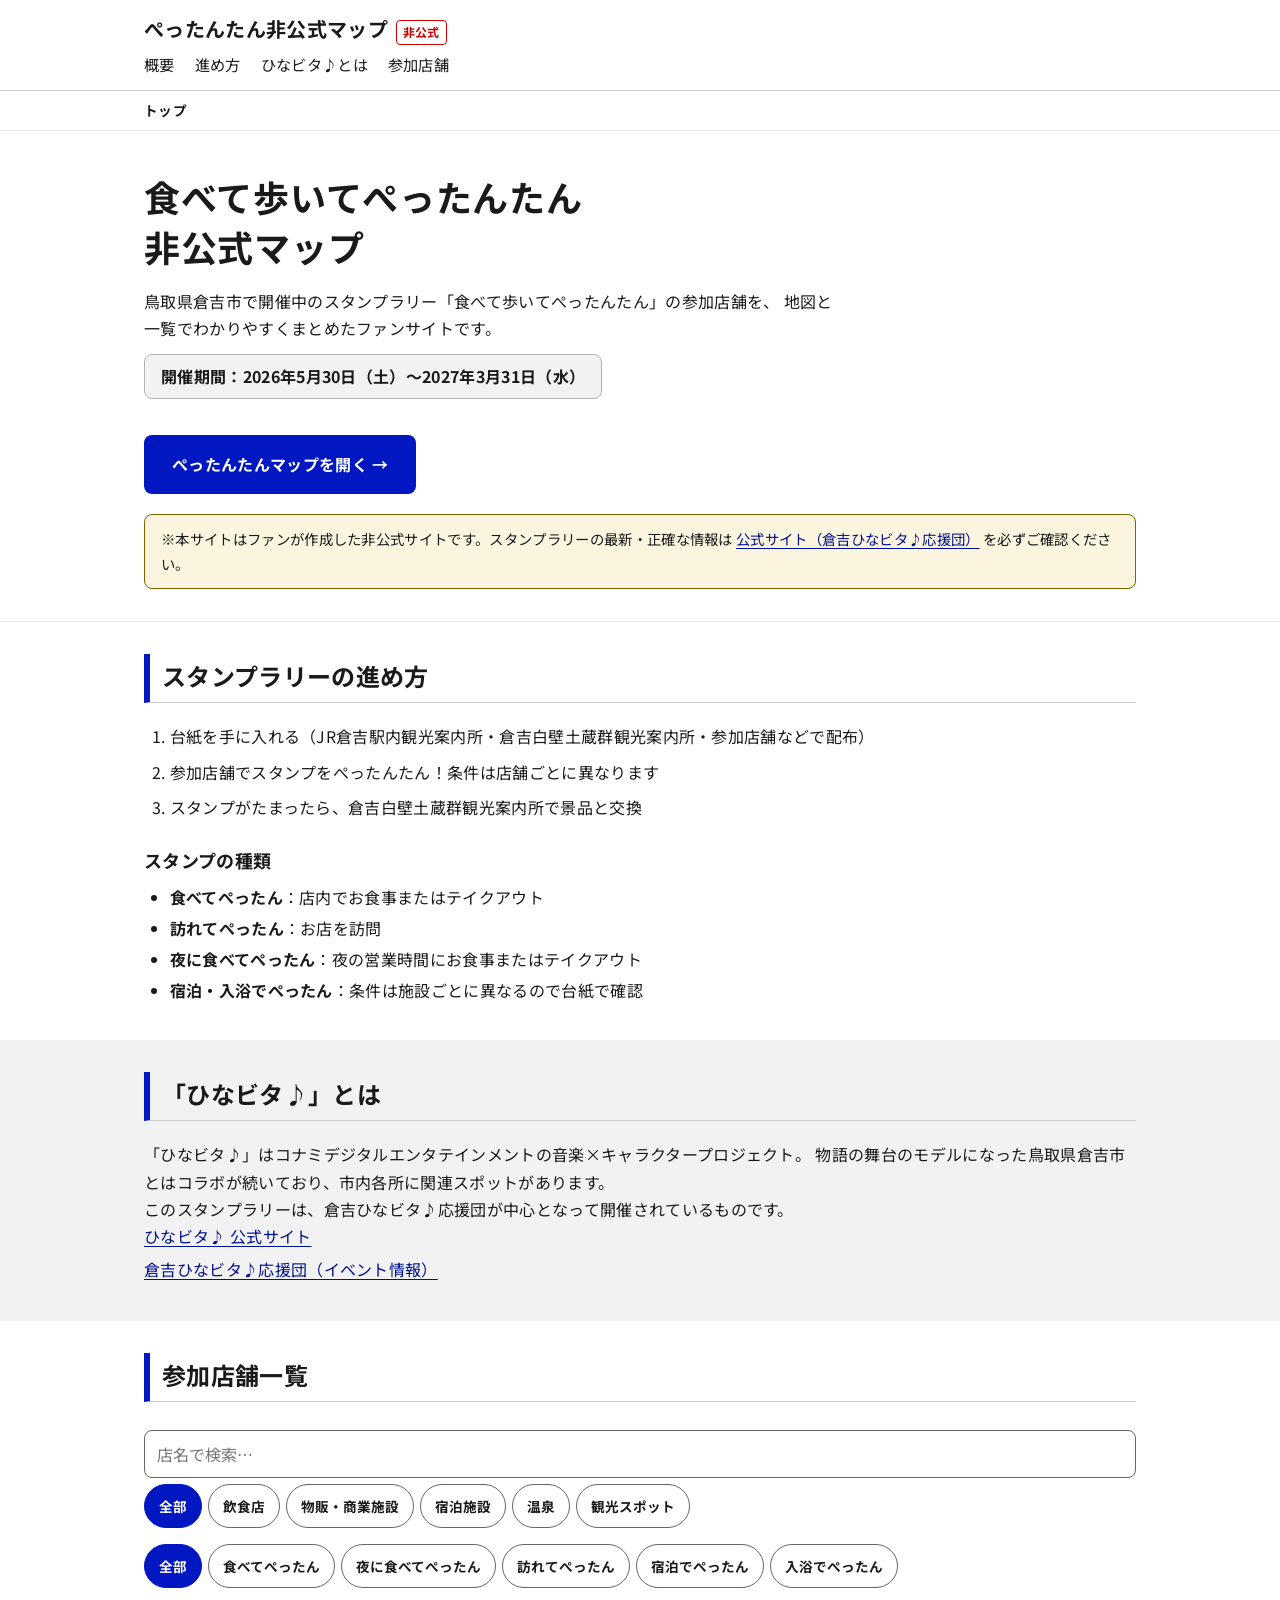
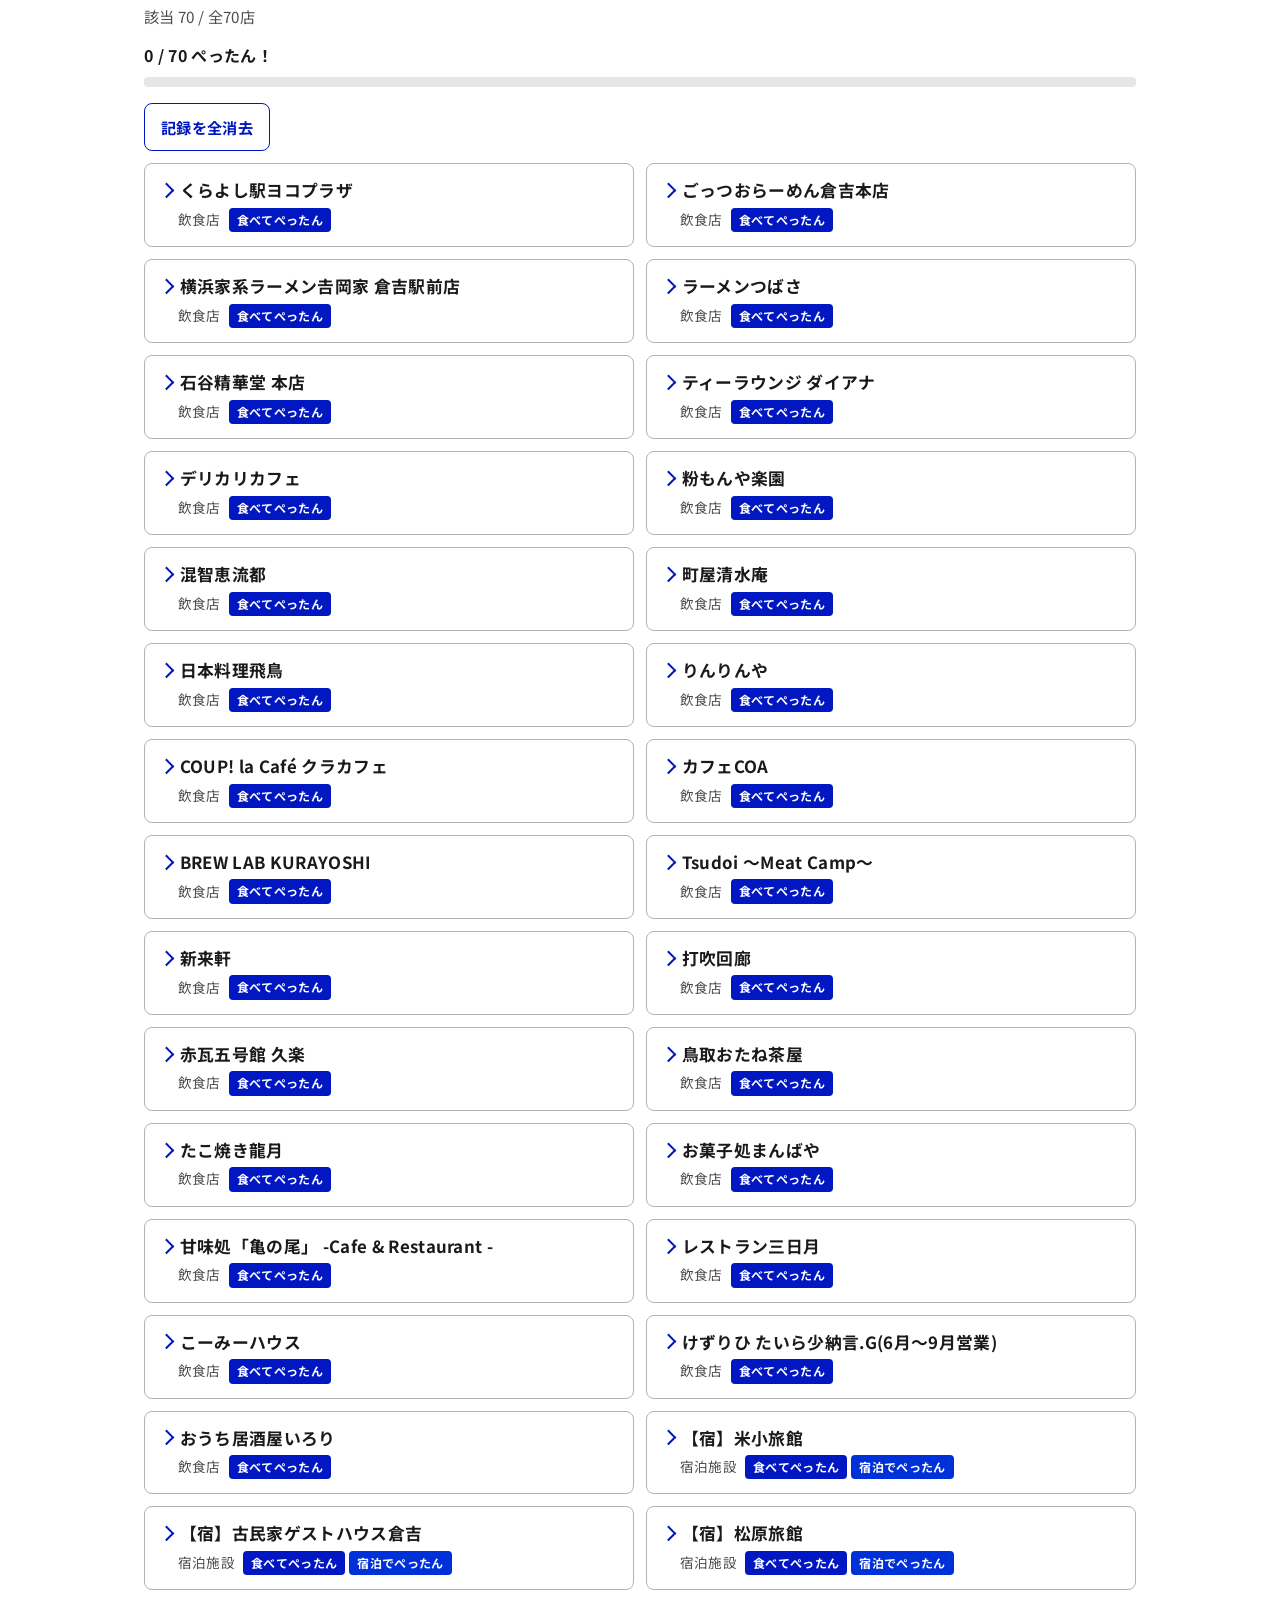
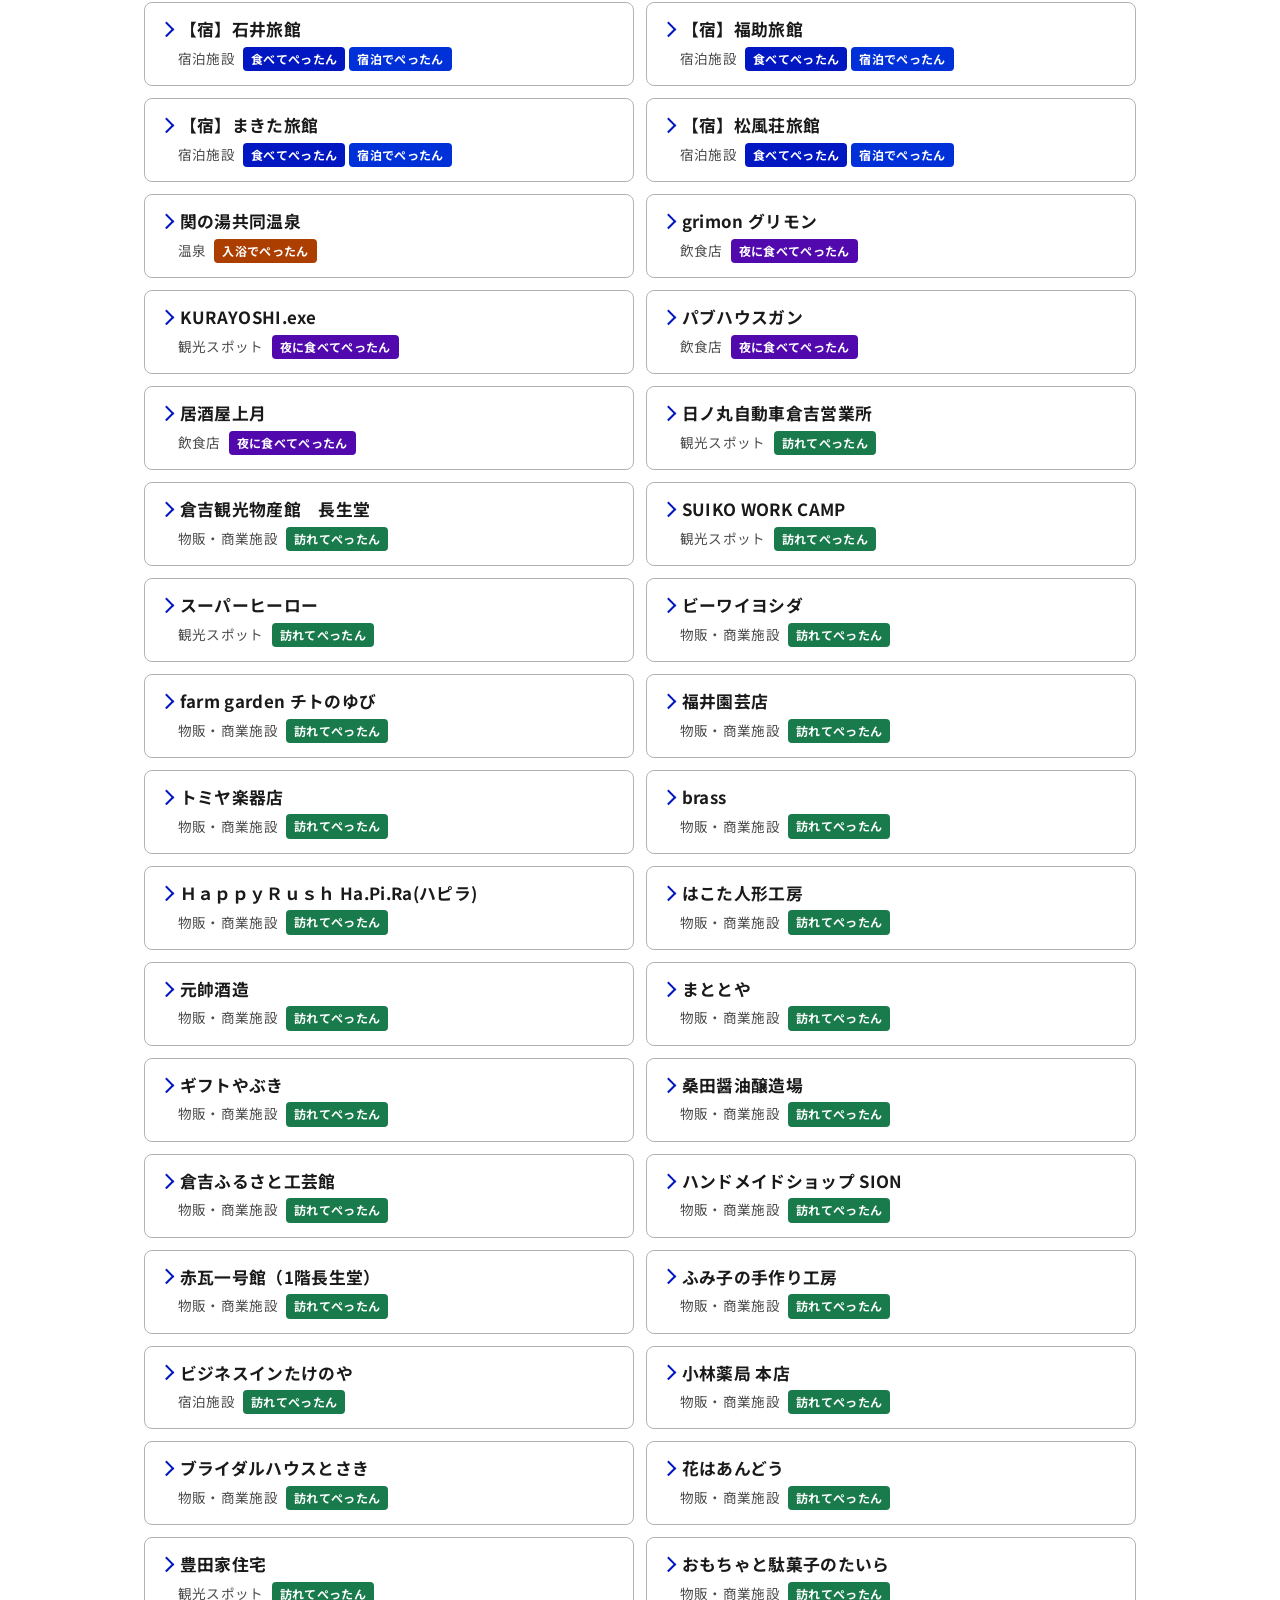
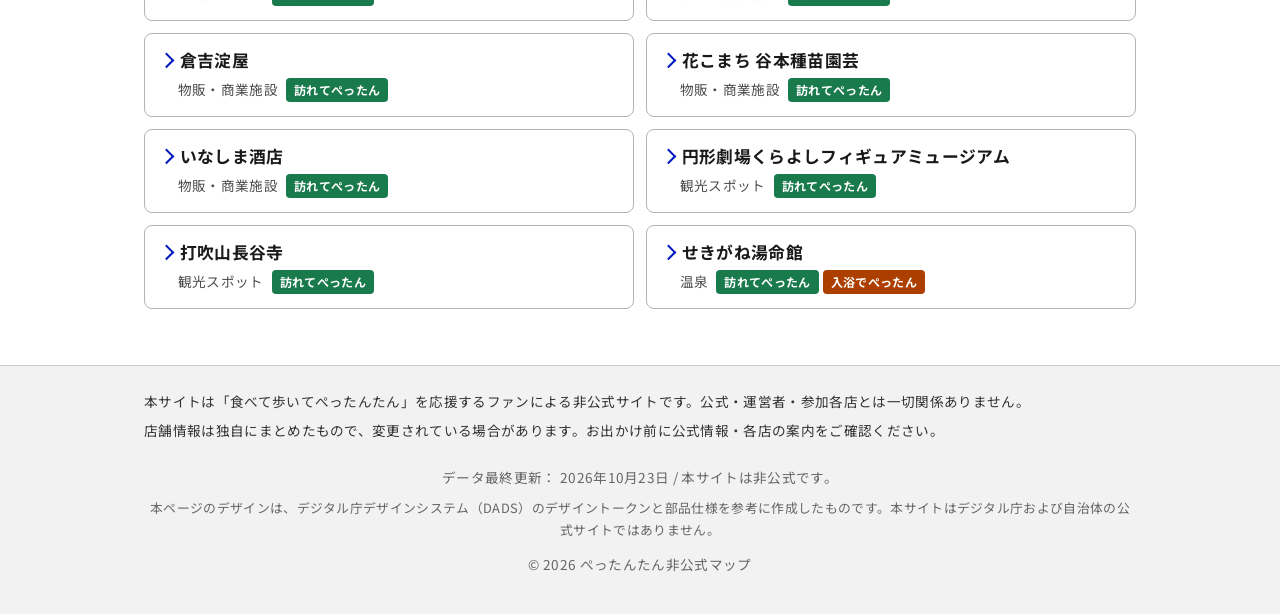
==== commit 3f20d75a: "デジタル庁デザインシステムに沿ってデザインを再構成（編集ブランチ）" ====
--- a/index.html
+++ b/index.html
@@ -22,7 +22,7 @@
     <link rel="preconnect" href="https://fonts.googleapis.com" />
     <link rel="preconnect" href="https://fonts.gstatic.com" crossorigin />
     <link
-      href="https://fonts.googleapis.com/css2?family=Zen+Maru+Gothic&display=swap"
+      href="https://fonts.googleapis.com/css2?family=Noto+Sans+JP:wght@400;700&display=swap"
       rel="stylesheet"
     />
     <link rel="stylesheet" href="css/style.css" />
@@ -50,6 +50,14 @@
         </nav>
       </div>
     </header>
+
+    <nav class="breadcrumb" aria-label="パンくずリスト">
+      <div class="container">
+        <ol>
+          <li aria-current="page">トップ</li>
+        </ol>
+      </div>
+    </nav>
 
     <main>
       <!-- ===== 概要 ===== -->
@@ -189,6 +197,7 @@
           店舗情報は独自にまとめたもので、変更されている場合があります。お出かけ前に公式情報・各店の案内をご確認ください。
         </p>
         <p class="data-note">データ最終更新： 2026年10月23日 / 本サイトは非公式です。</p>
+        <p class="dads-note">本ページのデザインは、デジタル庁デザインシステム（DADS）のデザイントークンと部品仕様を参考に作成したものです。本サイトはデジタル庁および自治体の公式サイトではありません。</p>
         <p class="copyright">© 2026 ぺったんたん非公式マップ</p>
         
       </div>
--- a/css/style.css
+++ b/css/style.css
@@ -1,265 +1,331 @@
 /* =========================================
-   ぺったんたん非公式マップ 共通スタイル
-   ========================================= */
-
-/* ---- 1. 全体設定 ---- */
-/* :rootに決めておくと「色を変えたくなった時にここ1行だけ」で済む */
+ぺったんたん非公式マップ 共通スタイル
+デジタル庁デザインシステム（DADS）の
+デザイントークンと部品仕様に沿って再構成したもの。
+- 色は DADS プリミティブカラー（blue / solid-gray 等）を使用
+- フォントは DADS 標準の Noto Sans JP
+- ボタンは DADS 仕様（角丸8px、フォーカス時は黒枠＋黄色のリング）
+※本サイトは公式サイトではありません。デザインの参考にしただけで、
+デジタル庁・自治体とは一切関係ありません。
+========================================= */
+
+/* ---- 1. 全体設定（DADSデザイントークン） ---- */
 :root {
-  --main-color: #c73a63; /* メイン（ピンク）。白文字とのコントラスト4.98:1 */
-  --main-dark: #9e2a4d; /* 濃いピンク。白背景の文字にも使える */
-  --bg-color: #fdf7f4;
-  --text-color: #333;
-  --muted-color: #666;
-  --card-bg: #fff;
-  --radius: 10px;
+/* DADS プリミティブカラー（公式 global.css より） */
+--color-primitive-blue-50: #e8f1fe;
+--color-primitive-blue-100: #d9e6ff;
+--color-primitive-blue-200: #c5d7fb;
+--color-primitive-blue-800: #0031d8;
+--color-primitive-blue-900: #0017c1;
+--color-primitive-blue-1000: #00118f;
+--color-primitive-blue-1200: #000060;
+--color-primitive-yellow-300: #ffd43d;
+--color-primitive-yellow-50: #fbf5e0;
+--color-primitive-yellow-1000: #806300;
+--color-neutral-white: #ffffff;
+--color-neutral-black: #000000;
+--color-neutral-solid-gray-50: #f2f2f2;
+--color-neutral-solid-gray-100: #e6e6e6;
+--color-neutral-solid-gray-200: #cccccc;
+--color-neutral-solid-gray-300: #b3b3b3;
+--color-neutral-solid-gray-420: #949494;
+--color-neutral-solid-gray-536: #767676;
+--color-neutral-solid-gray-600: #666666;
+--color-neutral-solid-gray-700: #4d4d4d;
+--color-neutral-solid-gray-800: #333333;
+--color-neutral-solid-gray-900: #1a1a1a;
+--color-semantic-error-1: #ec0000;
+--color-semantic-error-2: #ce0000;
+
+/* このサイトのキーカラー = DADS blue-900 */
+--color-key: var(--color-primitive-blue-900);
+--color-key-hover: var(--color-primitive-blue-1000);
+--color-key-active: var(--color-primitive-blue-1200);
+
+/* 旧クラス名互換（JS・既存セレクタが参照する変数） */
+--main-color: var(--color-key);
+--main-dark: var(--color-key-hover);
+--bg-color: var(--color-neutral-white);
+--text-color: var(--color-neutral-solid-gray-900);
+--muted-color: var(--color-neutral-solid-gray-700);
+--card-bg: var(--color-neutral-white);
+--radius: 8px;
+--font-family-sans: "Noto Sans JP", "Hiragino Kaku Gothic ProN", "Hiragino Sans", Meiryo, sans-serif;
 }
 
 * {
-  margin: 0;
-  padding: 0;
-  box-sizing: border-box;
-}
-
-/* スマホ基準で書き、広い画面だけ @media で上書きする（モバイルファースト） */
+margin: 0;
+padding: 0;
+box-sizing: border-box;
+}
+
 html {
-  scroll-behavior: smooth;
-} /* ページ内リンクをゆっくりスクロール */
+scroll-behavior: smooth;
+}
 
 body {
-  font-family:
-    "Zen Maru Gothic", "Hiragino Kaku Gothic ProN", "Hiragino Sans", Meiryo,
-    sans-serif;
-  color: var(--text-color);
-  background-color: var(--bg-color);
-  line-height: 1.7;
-}
-
+font-family: var(--font-family-sans);
+color: var(--text-color);
+background-color: var(--bg-color);
+line-height: 1.7;
+letter-spacing: 0.02em;
+}
+
+/* DADSのリンク色は blue-1000、下線ありが基本 */
 a {
-  color: var(--main-dark);
-}
-
-/* キーボード操作時に現在位置が分かるようにする */
+color: var(--color-primitive-blue-1000);
+text-decoration: underline;
+text-underline-offset: 3px;
+}
+a:hover {
+text-decoration-thickness: 3px;
+}
+
+/* DADSのフォーカススタイル：黒い太枠＋黄色のリングで現在位置を強く示す */
 :focus-visible {
-  outline: 3px solid #1a4fd6;
-  outline-offset: 2px;
-}
-
-/* ---- リスト ---- */
-/* リセットで消えたブラウザ既定の左余白を、マーカー分だけ戻す。
-   折り返した2行目以降も「テキストの開始位置」に揃う（下図） */
+outline: 4px solid var(--color-neutral-black);
+outline-offset: 2px;
+box-shadow: 0 0 0 2px var(--color-primitive-yellow-300);
+}
+
 ul,
 ol {
-  padding-left: 1.6em;
+padding-left: 1.6em;
 }
 
 .container {
-  max-width: 960px;
-  margin: 0 auto;
-  padding: 0 16px;
-}
-
-/* ---- 2. ヘッダー ---- */
-.site-header {
-  background: var(--main-color);
-  color: #fff;
-  padding: 12px 0;
-  position: sticky; /* ★追加1：スクロールしても粘着する */
-  top: 0; /* ★追加2：画面上端に張り付く */
-  z-index: 100; /* ★追加3：本文より手前に浮かせる */
-  box-shadow: 0 2px 8px rgba(0, 0, 0, 0.15); /* ★追加4：浮いてる感を出す影 */
-}
-.site-title a {
-  color: #fff;
-  text-decoration: none;
-  font-weight: bold;
-  font-size: 1.2rem;
-}
-.unofficial {
-  display: inline-block;
-  margin-left: 8px;
-  font-size: 0.7rem;
-  border: 1px solid #fff;
-  border-radius: 4px;
-  padding: 1px 6px;
-  vertical-align: middle;
-}
-.site-nav ul {
-  display: flex;
-  flex-wrap: wrap;
-  gap: 4px 16px;
-  list-style: none;
-  padding-left: 0;
-  margin-top: 6px;
-  font-size: 0.9rem;
-}
-.site-nav a {
-  color: #fff;
-  text-decoration: none;
-}
-.site-nav a:hover {
-  text-decoration: underline;
-}
-
-/* アンカージャンプの着地点を、ヘッダーの高さ分だけ下にずらす。
-   これがないと飛び先の見出しがstickyヘッダーの裏に隠れる */
-section[id] {
-  scroll-margin-top: 100px;
+max-width: 1024px;
+margin: 0 auto;
+padding: 0 16px;
 }
 
 button,
 input,
 select,
 textarea {
-  font-family: inherit; /* 親（body）のフォントを引き継ぐ */
+font-family: inherit;
+}
+
+/* ---- 2. ヘッダー（白地・黒文字・下罫線の行政標準型） ---- */
+.site-header {
+background: var(--color-neutral-white);
+color: var(--text-color);
+padding: 12px 0;
+position: sticky;
+top: 0;
+z-index: 100;
+border-bottom: 1px solid var(--color-neutral-solid-gray-200);
+}
+.site-title a {
+color: var(--text-color);
+text-decoration: none;
+font-weight: bold;
+font-size: 1.25rem;
+}
+.site-title a:hover {
+text-decoration: underline;
+text-decoration-thickness: 2px;
+}
+/* 「非公式」表示は誤認防止のため、赤枠で常時明示する */
+.unofficial {
+display: inline-block;
+margin-left: 8px;
+font-size: 0.75rem;
+font-weight: bold;
+color: var(--color-semantic-error-2);
+border: 1px solid var(--color-semantic-error-2);
+border-radius: 4px;
+padding: 1px 6px;
+vertical-align: middle;
+}
+.site-nav ul {
+display: flex;
+flex-wrap: wrap;
+gap: 4px 20px;
+list-style: none;
+padding-left: 0;
+margin-top: 6px;
+font-size: 0.95rem;
+}
+.site-nav a {
+color: var(--text-color);
+text-decoration: none;
+}
+.site-nav a:hover {
+text-decoration: underline;
+text-decoration-thickness: 2px;
+}
+
+section[id] {
+scroll-margin-top: 110px;
+}
+
+/* ---- パンくずリスト（DADS部品） ---- */
+.breadcrumb {
+background: var(--color-neutral-white);
+border-bottom: 1px solid var(--color-neutral-solid-gray-100);
+font-size: 0.85rem;
+}
+.breadcrumb ol {
+display: flex;
+flex-wrap: wrap;
+gap: 4px 8px;
+list-style: none;
+padding: 8px 0;
+margin: 0;
+}
+.breadcrumb li + li::before {
+content: ">";
+margin-right: 8px;
+color: var(--color-neutral-solid-gray-536);
+}
+.breadcrumb [aria-current="page"] {
+color: var(--text-color);
+font-weight: bold;
 }
 
 /* ---- 3. ヒーロー・セクション共通 ---- */
 .hero {
-  padding: 48px 0 40px;
-  /* 背景を2枚重ねる：カンマ区切りで「先に書いた方が手前」 */
-  background-image:
-    /* 1枚目：スタンプ風の水玉（ぺったんたんのテーマそのもの） */
-    radial-gradient(circle, rgba(199, 58, 99, 0.08) 6px, transparent 7px),
-    /* 2枚目：上は淡いピンク → 下はサイトの背景色へ消えていく */
-    linear-gradient(180deg, #ffe4ed 0%, var(--bg-color) 100%);
-  background-size:
-    36px 36px,
-    auto; /* 水玉は36px間隔のタイル、グラデは全体 */
-}
-
+padding: 40px 0 32px;
+background: var(--color-neutral-white);
+border-bottom: 1px solid var(--color-neutral-solid-gray-100);
+}
 .hero h1 {
-  font-size: 1.9rem; /* 1.6 → 1.9に拡大 */
-  font-weight: 700; /* Zen Maru GothicのBold */
-  line-height: 1.35;
-  letter-spacing: 0.02em; /* ほんのり字間を開けてゆったり */
-  margin-bottom: 12px;
-}
-.hero h1 .accent {
-  color: var(--main-color); /* 「ぺったんたん」だけメイン色 */
-}
-
+font-size: 2rem;
+font-weight: 700;
+line-height: 1.4;
+letter-spacing: 0.02em;
+margin-bottom: 16px;
+}
+.hero h1.accent {
+color: var(--color-key);
+}
 .hero-lead {
-  margin-bottom: 8px;
-}
+margin-bottom: 12px;
+max-width: 44em;
+}
+/* 開催期間は「お知らせの枠」として罫線ボックスで示す */
 .hero-period {
-  display: inline-block; /* pはブロック要素なので、内容幅まで縮める */
-  background: #fff;
-  border: 2px solid var(--main-color);
-  border-radius: 999px;
-  padding: 6px 18px;
-  font-weight: bold;
-  color: var(--main-dark);
-  margin-bottom: 16px;
-}
-
+display: inline-block;
+background: var(--color-neutral-solid-gray-50);
+border: 1px solid var(--color-neutral-solid-gray-300);
+border-radius: var(--radius);
+padding: 8px 16px;
+font-weight: bold;
+margin-bottom: 16px;
+}
+
+/* 注意喚起バナー（DADSの通知バナーの考え方：淡い黄色地＋濃い罫） */
 .alert {
-  background: #fff3cd;
-  border: 1px solid #ffe08a;
-  border-radius: var(--radius);
-  padding: 10px 14px;
-  font-size: 0.85rem;
+background: var(--color-primitive-yellow-50);
+border: 1px solid var(--color-primitive-yellow-1000);
+border-radius: var(--radius);
+padding: 12px 16px;
+font-size: 0.9rem;
 }
 
 .section {
-  padding: 32px 0;
+padding: 32px 0;
 }
 .section-alt {
-  background: #fff;
-} /* 背景を変えて区切りを目立たせる */
-
+background: var(--color-neutral-solid-gray-50);
+}
+
+/* 見出し：左にキーカラーの帯、下に細罫（自治体サイトの標準形） */
 h2 {
-  font-size: 1.25rem;
-  border-left: 6px solid var(--main-color);
-  padding-left: 10px;
-  margin-bottom: 16px;
+font-size: 1.5rem;
+font-weight: 700;
+line-height: 1.5;
+border-left: 6px solid var(--color-key);
+border-bottom: 1px solid var(--color-neutral-solid-gray-200);
+padding: 4px 0 8px 12px;
+margin-bottom: 20px;
 }
 h3 {
-  font-size: 1.05rem;
-  margin: 20px 0 8px;
-}
-
-/* ---- 3.5 ボタン（汎用パーツ） ---- */
+font-size: 1.125rem;
+font-weight: 700;
+margin: 24px 0 8px;
+}
+
+/* ---- 3.5 ボタン（DADS部品仕様） ---- */
 .hero-actions {
-  margin: 20px 0;
-}
-
-/* 基本形：形と大きさだけを担当する */
+margin: 20px 0;
+}
 .btn {
-  display: inline-block; /* aはインライン要素なので、paddingや影を効かせるために箱化する */
-  padding: 12px 36px;
-  border-radius: 999px; /* 左右を半円にする値→カプセル型 */
-  font-weight: bold;
-  text-decoration: none;
-  text-align: center;
-  transition:
-    background-color 0.2s,
-    transform 0.15s; /* 変化をなめらかに */
-}
-.btn:active {
-  transform: scale(0.97);
-} /* 押し込んだ感 */
-
-/* 色のバリエーション（修飾子）：色だけを担当する */
+display: inline-flex;
+align-items: center;
+justify-content: center;
+min-height: 56px;
+padding: 12px 24px;
+border-radius: 8px;
+font-size: 1rem;
+font-weight: bold;
+letter-spacing: 0.02em;
+text-decoration: none;
+text-align: center;
+}
 .btn-primary {
-  background: var(--main-color);
-  color: #fff;
-  box-shadow: 0 4px 12px rgba(199, 58, 99, 0.35); /* メイン色の半透明 */
+background: var(--color-key);
+color: var(--color-neutral-white);
+border: 4px double transparent;
 }
 .btn-primary:hover {
-  background: var(--main-dark);
-}
-
+background: var(--color-key-hover);
+text-decoration: underline;
+text-decoration-thickness: 1px;
+}
+.btn-primary:active {
+background: var(--color-key-active);
+}
 .btn-outline {
-  border: 2px solid var(--main-color);
-  background: var(--card-bg);
-  color: var(--main-color);
+border: 1px solid var(--color-key);
+background: var(--color-neutral-white);
+color: var(--color-key);
 }
 .btn-outline:hover {
-  background: #fdeef2;
-  color: var(--main-dark);
-}
-
-/* サイズのバリエーション（修飾子）：大きさだけを担当する */
+background: var(--color-primitive-blue-50);
+color: var(--color-key-hover);
+text-decoration: underline;
+text-decoration-thickness: 1px;
+}
 .btn-sm {
-  display: inline-flex;
-  align-items: center;
-  justify-content: center;
-  min-height: 44px;
-  padding: 0 18px;
-  font-size: 0.85rem;
+min-height: 48px;
+padding: 8px 16px;
+font-size: 0.95rem;
+border-radius: 8px;
 }
 
 /* ---- 4. 進め方 ---- */
 .howto-steps li {
-  margin-bottom: 6px;
+margin-bottom: 8px;
 }
 .stamp-types li {
-  margin-bottom: 4px;
+margin-bottom: 4px;
 }
 
 /* ---- 5. リンク集 ---- */
 .link-list {
-  list-style: none;
-  padding-left: 0;
+list-style: none;
+padding-left: 0;
 }
 .link-list li {
-  margin-bottom: 4px;
+margin-bottom: 6px;
 }
 
 /* ---- 6. 店舗一覧 ---- */
 .shop-count {
   color: var(--muted-color);
-  font-size: 0.9rem;
+  font-size: 0.95rem;
   margin-bottom: 12px;
 }
 .shop-grid {
   display: grid;
   gap: 12px;
-  align-items: start; /* 開いた店舗の行が、隣の行まで引き伸ばさないようにする */
+  align-items: start;
 }
 .shop-card {
   background: var(--card-bg);
-  border: 1px solid #eee;
+  border: 1px solid var(--color-neutral-solid-gray-200);
   border-radius: var(--radius);
   padding: 14px 16px;
 }
@@ -270,18 +336,18 @@
   margin: 0 0 2px;
 }
 .shop-category {
-  font-size: 0.8rem;
+  font-size: 0.85rem;
   color: var(--muted-color);
   margin-bottom: 6px;
 }
 .shop-meta {
-  font-size: 0.85rem;
+  font-size: 0.9rem;
   margin: 6px 0;
 }
 .shop-note {
-  font-size: 0.85rem;
-  color: #555;
-  background: #faf5f0;
+  font-size: 0.9rem;
+  color: var(--color-neutral-solid-gray-800);
+  background: var(--color-neutral-solid-gray-50);
   border-radius: 6px;
   padding: 6px 10px;
   margin: 6px 0;
@@ -290,37 +356,40 @@
   margin-top: 4px;
 }
 
-/* 店舗1件分の開閉ボックス（details）。閉じている間は summary の細い行だけが見える */
+/* 店舗1件分のアコーディオン（DADSアコーディオンの考え方。
+   実装は従来どおり native details で、検索・支援技術への配慮を保つ） */
 .shop-item {
   background: var(--card-bg);
-  border: 1px solid #eee;
+  border: 1px solid var(--color-neutral-solid-gray-300);
   border-radius: var(--radius);
 }
 .shop-summary {
-  list-style: none; /* 既定の三角マーカーを消し、自前の矢印に差し替える */
+  list-style: none;
   cursor: pointer;
-  padding: 10px 14px;
-  min-height: 44px; /* タップしやすい高さを確保 */
+  padding: 12px 16px;
+  min-height: 48px;
+}
+.shop-summary:hover {
+  background: var(--color-primitive-blue-50);
 }
 .shop-summary::-webkit-details-marker {
-  display: none; /* Safari向けのマーカー消し */
+  display: none;
 }
 .shop-summary-main {
   display: flex;
   align-items: center;
   gap: 8px;
 }
-/* 開閉の矢印。閉じている間は右向き、開いたら下向きに回転する */
 .shop-summary-main::before {
   content: "";
   flex-shrink: 0;
   width: 0.55em;
   height: 0.55em;
-  border-right: 2px solid var(--main-color);
-  border-bottom: 2px solid var(--main-color);
+  border-right: 2px solid var(--color-key);
+  border-bottom: 2px solid var(--color-key);
   transform: rotate(-45deg);
 }
-.shop-item[open ] > .shop-summary .shop-summary-main::before {
+.shop-item[open] > .shop-summary .shop-summary-main::before {
   transform: rotate(45deg);
 }
 @media (prefers-reduced-motion: no-preference) {
@@ -337,31 +406,31 @@
   align-items: center;
   flex-wrap: wrap;
   gap: 2px 8px;
-  margin-left: calc(0.55em + 8px); /* 矢印の分だけ字下げして、店名の位置に揃える */
+  margin-left: calc(0.55em + 8px);
 }
 .shop-summary .shop-category {
   margin: 0;
 }
-/* ぺったん済みの判子マーク。閉じた行でも済んだ店が分かるように */
+/* ぺったん済みの判子マーク（テーマ上の印章なので赤・丸は維持） */
 .shop-done {
   display: inline-flex;
   align-items: center;
   justify-content: center;
   width: 1.7em;
   height: 1.7em;
-  border: 2px solid var(--main-color);
+  border: 2px solid var(--color-semantic-error-2);
   border-radius: 50%;
-  color: var(--main-color);
-  font-size: 0.72rem;
-  font-weight: bold;
-  transform: rotate(-8deg); /* 判子らしく少し傾ける */
+  color: var(--color-semantic-error-2);
+  font-size: 0.75rem;
+  font-weight: bold;
+  transform: rotate(-8deg);
 }
 .shop-detail {
-  padding: 2px 14px 12px;
-}
-/* 開閉をなめらかにする（対応ブラウザのみ。非対応ではパッと開閉するだけ） */
+  padding: 4px 16px 14px;
+  border-top: 1px solid var(--color-neutral-solid-gray-100);
+}
 .shop-item::details-content {
-  interpolate-size: allow-keywords; /* 高さの自動計算へアニメーションできるようにする */
+  interpolate-size: allow-keywords;
   overflow: clip;
   contain: layout;
 }
@@ -373,45 +442,47 @@
     transition:
       block-size 0.25s ease-in-out,
       content-visibility 0.25s;
-    transition-behavior: allow-discrete; /* 閉じ終わるまで中身を隠さない */
-  }
-}
-
-/* スタンプ条件のバッジ。JSONの stampType の値＝クラス名で色分け */
+    transition-behavior: allow-discrete;
+  }
+}
+
+/* スタンプ条件のラベル。色はDADSプリミティブから採り、角は小さく四角寄りに */
 .badge {
   display: inline-block;
   font-size: 0.75rem;
-  color: #fff;
-  border-radius: 999px;
-  padding: 2px 10px;
+  font-weight: bold;
+  color: var(--color-neutral-white);
+  border-radius: 4px;
+  padding: 2px 8px;
   margin: 2px 4px 2px 0;
 }
 .badge-eat {
-  background: #c73a63;
+  background: #0017c1;
 }
 .badge-eat_night {
-  background: #6a4c93;
+  background: #5109ad;
 }
 .badge-visit {
-  background: #1f7a6f;
+  background: #197a4b;
 }
 .badge-stay {
-  background: #4361ee;
+  background: #0031d8;
 }
 .badge-onsen {
-  background: #a8540f;
+  background: #ac3e00;
 }
 
 .error {
-  color: #b00020;
-  font-weight: bold;
-}
-
-/* ---- 7. フッター ---- */
+  color: var(--color-semantic-error-2);
+  font-weight: bold;
+}
+
+/* ---- 7. フッター（DADSフッター型：淡グレー地・黒文字） ---- */
 .site-footer {
-  background: #444;
-  color: #ccc;
-  font-size: 0.8rem;
+  background: var(--color-neutral-solid-gray-50);
+  color: var(--color-neutral-solid-gray-800);
+  border-top: 1px solid var(--color-neutral-solid-gray-200);
+  font-size: 0.85rem;
   padding: 24px 0 32px;
   margin-top: 24px;
 }
@@ -420,52 +491,54 @@
 }
 .copyright {
   text-align: center;
-  color: #b5b5b5;
+  color: var(--color-neutral-solid-gray-600);
   margin-top: 12px;
 }
-
 .data-note {
   text-align: center;
+  font-size: 0.85rem;
+  color: var(--color-neutral-solid-gray-600);
+  margin-top: 24px;
+}
+.dads-note {
+  text-align: center;
   font-size: 0.8rem;
-  color: #b5b5b5;
-  margin-top: 24px;
+  color: var(--color-neutral-solid-gray-600);
+  margin-top: 8px;
 }
 
 /* ---- 8. マップページ ---- */
-/* 「ヘッダー＋地図」で画面をちょうど1枚に収めるレイアウト */
 body.map-page {
   display: flex;
   flex-direction: column;
   height: 100vh;
-  height: 100dvh; /* dvh：スマホのURLバーの出入りで高さが変わる問題への対応。
-                       未対応ブラウザは上の100vhが使われる（二重指定はそのため） */
-  overflow: hidden; /* ページ全体のスクロールを止める。地図のピンチ操作と
-                       ページスクロールの干渉を防ぐため */
+  height: 100dvh;
+  overflow: hidden;
 }
 .map-header {
-  background: var(--main-color);
-  color: #fff;
+  background: var(--color-neutral-white);
+  color: var(--text-color);
+  border-bottom: 1px solid var(--color-neutral-solid-gray-200);
   padding: 8px 0;
-  flex: none; /* ヘッダーは縮まない宣言 */
+  flex: none;
 }
 .map-header .container {
   display: flex;
   align-items: center;
-  justify-content: space-between; /* タイトルは左、戻るリンクは右に寄せる */
-  flex-wrap: wrap; /* 狭い画面ではタイトルと戻るリンクを縦並びにする */
+  justify-content: space-between;
+  flex-wrap: wrap;
   gap: 4px 12px;
 }
 .map-header .site-title {
   font-size: 1rem;
 }
 .map-header a {
-  color: #fff;
+  color: var(--color-primitive-blue-1000);
+}
+.map-header .site-title a {
+  color: var(--text-color);
   text-decoration: none;
 }
-.map-header a:hover {
-  text-decoration: underline;
-}
-
 .map-header-actions {
   display: flex;
   align-items: center;
@@ -478,47 +551,43 @@
   min-height: 44px;
   padding: 0 4px;
 }
+/* 現在地ボタンはDADSのアウトラインボタン型 */
 .locate-btn {
   display: inline-flex;
   align-items: center;
   justify-content: center;
-  min-height: 44px;
+  min-height: 48px;
   padding: 0 16px;
   white-space: nowrap;
-  background: #fff;
-  color: var(--main-dark);
-  border: none;
-  border-radius: 999px;
-  font-size: 0.85rem;
+  background: var(--color-neutral-white);
+  color: var(--color-key);
+  border: 1px solid var(--color-key);
+  border-radius: 8px;
+  font-size: 0.95rem;
   font-weight: bold;
   cursor: pointer;
 }
 .locate-btn:hover {
-  background: #fdeef2;
-}
-/* 「取得中」の間は押せない＆砂時計カーソル */
+  background: var(--color-primitive-blue-50);
+  text-decoration: underline;
+}
 .locate-btn:disabled {
   opacity: 0.6;
   cursor: wait;
 }
-
 #locate-btn.following {
-  background: var(--main-color);
-  color: #fff;
-}
-
-/* 地図本体：flex:1 で「ヘッダーを除いた残り全部」を占有 */
+  background: var(--color-key);
+  color: var(--color-neutral-white);
+}
+
 #map {
   flex: 1;
-  min-height: 0; /* flexアイテムはデフォルトで「内容より縮まない」ため、
-                         縮むことを明示しないと地図が画面からはみ出す */
-  background: #e8e4dc; /* タイル読み込み完了前の地肌色 */
-}
-
-/* Leaflet生成部分をサイトのデザインに寄せる */
+  min-height: 0;
+  background: #e8e4dc;
+}
 .leaflet-container {
   font-family: inherit;
-} /* Leafletは独自フォント指定を持つので上書き */
+}
 .leaflet-popup-content-wrapper {
   border-radius: var(--radius);
 }
@@ -527,11 +596,11 @@
   line-height: 1.6;
 }
 
-/* マーカー（pin） */
+/* マーカー。カテゴリ色はDADSプリミティブに差し替え */
 .pin-wrap {
   background: none;
   border: none;
-} /* divIconの既定スタイル（白い四角枠）を消す */
+}
 .pin {
   box-sizing: border-box;
   width: 44px;
@@ -546,38 +615,37 @@
   box-shadow: 0 2px 6px rgba(0, 0, 0, 0.25);
 }
 .pin-food {
-  border-color: #c73a63;
+  border-color: #ce0000;
 }
 .pin-shop {
-  border-color: #1f7a6f;
+  border-color: #197a4b;
 }
 .pin-hotel {
-  border-color: #4361ee;
+  border-color: #0031d8;
 }
 .pin-onsen {
-  border-color: #a8540f;
+  border-color: #c74700;
 }
 .pin-spot {
-  border-color: #6a4c93;
-}
-
-/* ポップアップ内の部品 */
+  border-color: #5c10be;
+}
+
 .popup-name {
   font-size: 0.95rem;
 }
 .popup-cat {
-  font-size: 0.75rem;
+  font-size: 0.8rem;
   color: var(--muted-color);
   margin-bottom: 4px;
 }
 .popup-meta {
-  font-size: 0.8rem;
+  font-size: 0.85rem;
   margin: 6px 0;
 }
 .popup-note {
-  font-size: 0.8rem;
-  color: #555;
-  background: #faf5f0;
+  font-size: 0.85rem;
+  color: var(--color-neutral-solid-gray-800);
+  background: var(--color-neutral-solid-gray-50);
   border-radius: 6px;
   padding: 6px 10px;
   margin: 6px 0;
@@ -586,16 +654,17 @@
   display: inline-flex;
   align-items: center;
   min-height: 44px;
-  font-size: 0.8rem;
-}
-
-/* 凡例（左下） */
+  font-size: 0.85rem;
+}
+
+/* 凡例 */
 .map-legend {
   background: #fff;
+  border: 1px solid var(--color-neutral-solid-gray-200);
   border-radius: var(--radius);
-  box-shadow: 0 2px 10px rgba(0, 0, 0, 0.2);
-  font-size: 0.8rem;
-  max-width: 190px;
+  box-shadow: 0 2px 12px 2px rgba(0, 0, 0, 0.1), 0 1px 6px 0 rgba(0, 0, 0, 0.3);
+  font-size: 0.85rem;
+  max-width: 200px;
   overflow: hidden;
 }
 .map-legend summary {
@@ -603,7 +672,7 @@
   align-items: center;
   min-height: 44px;
   padding: 0 12px;
-  color: var(--main-dark);
+  color: var(--color-key);
   font-weight: bold;
   cursor: pointer;
   list-style: none;
@@ -612,7 +681,7 @@
   display: none;
 }
 .map-legend[open] summary {
-  border-bottom: 1px solid #eee;
+  border-bottom: 1px solid var(--color-neutral-solid-gray-100);
 }
 .map-legend ul {
   margin: 0;
@@ -624,7 +693,7 @@
   align-items: center;
   gap: 8px;
   margin: 4px 0;
-  color: #333;
+  color: var(--text-color);
 }
 .legend-icon {
   width: 24px;
@@ -639,23 +708,23 @@
   font-size: 13px;
 }
 .legend-icon-food {
-  border-color: #c73a63;
+  border-color: #ce0000;
 }
 .legend-icon-shop {
-  border-color: #1f7a6f;
+  border-color: #197a4b;
 }
 .legend-icon-hotel {
-  border-color: #4361ee;
+  border-color: #0031d8;
 }
 .legend-icon-onsen {
-  border-color: #a8540f;
+  border-color: #c74700;
 }
 .legend-icon-spot {
-  border-color: #6a4c93;
+  border-color: #5c10be;
 }
 .legend-current {
-  border-color: #4361ee;
-  color: #4361ee;
+  border-color: #0031d8;
+  color: #0031d8;
   font-size: 14px;
 }
 .legend-cluster {
@@ -666,135 +735,120 @@
   align-items: center;
   justify-content: center;
   border-radius: 50%;
-  background: #9e2a4d;
+  background: var(--color-primitive-blue-1000);
   color: #fff;
   font-size: 11px;
   font-weight: bold;
 }
 
-/* マーカークラスタ（プラグイン既定の緑をサイトのピンクに変更） */
+/* マーカークラスタはキーカラー（青）に */
 .marker-cluster {
   font-family: inherit;
 }
 .marker-cluster-small,
 .marker-cluster-medium,
 .marker-cluster-large {
-  background-color: rgba(199, 58, 99, 0.25);
+  background-color: rgba(0, 23, 193, 0.2);
 }
 .marker-cluster-medium {
-  background-color: rgba(158, 42, 77, 0.28);
+  background-color: rgba(0, 17, 143, 0.24);
 }
 .marker-cluster-large {
-  background-color: rgba(120, 25, 55, 0.3);
+  background-color: rgba(0, 0, 96, 0.28);
 }
 .marker-cluster-small div,
 .marker-cluster-medium div,
 .marker-cluster-large div {
-  background-color: #9e2a4d;
+  background-color: var(--color-primitive-blue-1000);
   color: #fff;
   font-weight: bold;
 }
-/* 小クラスタは外径44pxに合わせて内側も34pxにする */
 .marker-cluster-small div {
   width: 34px;
   height: 34px;
   margin: 5px;
 }
+
 /* ---- 9. ぺったん済ボタンと進捗表示 ---- */
 .stamp-btn {
   display: inline-flex;
   align-items: center;
   justify-content: center;
-  min-height: 44px;
+  min-height: 48px;
   padding: 0 20px;
-  border: 2px solid var(--main-color);
-  border-radius: 999px;
+  border: 1px solid var(--color-key);
+  border-radius: 8px;
   background: #fff;
-  color: var(--main-color);
-  font-weight: bold;
-  font-size: 0.9rem;
+  color: var(--color-key);
+  font-weight: bold;
+  font-size: 0.95rem;
   cursor: pointer;
-  transition:
-    background-color 0.2s,
-    color 0.2s,
-    transform 0.1s; /* 変化をなめらかに */
-  position: relative; /* ★追加：はんこ（疑似要素）の配置基準になる */
-  overflow: visible; /* ★追加：はんこがボタンからはみ出しても切らない */
-}
-
-/* ★追加：押し込み感（指で押した瞬間の縮み） */
+  position: relative;
+  overflow: visible;
+}
 .stamp-btn:active {
-  transform: scale(0.94);
-}
-
+  transform: scale(0.97);
+}
 .stamp-btn:hover {
-  background: #fdeef2;
-  color: var(--main-dark);
-}
-/* 「済み」状態。JSがstampedクラスを付け外しする */
+  background: var(--color-primitive-blue-50);
+  color: var(--color-key-hover);
+  text-decoration: underline;
+}
 .stamp-btn.stamped {
-  background: var(--main-color);
+  background: var(--color-key);
   color: #fff;
 }
-
-/* カード内のボタンとリンクを横並びに */
 .shop-actions {
   display: flex;
   align-items: center;
+  flex-wrap: wrap;
   gap: 8px;
   margin-top: 10px;
 }
-
-/* 進捗バー */
 .progress {
   height: 10px;
-  background: #eee;
-  border-radius: 999px;
-  overflow: hidden; /* 中の丸角を外枠ではみ出さないように切る */
+  background: var(--color-neutral-solid-gray-100);
+  border-radius: 4px;
+  overflow: hidden;
   margin: 8px 0 16px;
 }
 .progress-fill {
   height: 100%;
-  width: 0%; /* 初期値。JSが%を代入して伸ばす */
-  background: var(--main-color);
-  border-radius: 999px;
-  transition: width 0.4s; /* 数値が変わるとぬるっと伸びる */
-}
-
-/* マップページのヘッダー内カウンタ */
+  width: 0%;
+  background: var(--color-key);
+  border-radius: 4px;
+  transition: width 0.4s;
+}
 .stamp-progress {
-  font-size: 0.85rem;
+  font-size: 0.9rem;
   font-weight: bold;
   white-space: nowrap;
-}
-
-/* ポップアップ内ではボタンを横いっぱいに */
+  color: var(--text-color);
+}
 .leaflet-popup-content .stamp-btn {
   display: flex;
   width: 100%;
   margin-top: 8px;
 }
-
 .list-tools {
   margin-bottom: 12px;
 }
 
-/* ---- 10. 絞り込み・検索 ---- */
+/* ---- 10. 絞り込み・検索（DADSの入力部品型） ---- */
 .search-box {
   width: 100%;
-  min-height: 44px;
-  padding: 8px 16px;
-  border: 2px solid #ddd;
-  border-radius: 999px;
-  font-size: 1rem; /* 1rem=16px。16px未満だとiPhoneでフォーカスした瞬間に画面がズームされる対策 */
+  min-height: 48px;
+  padding: 8px 12px;
+  border: 1px solid var(--color-neutral-solid-gray-600);
+  border-radius: 8px;
+  font-size: 1rem;
   line-height: 1.4;
   background: #fff;
+  color: var(--text-color);
 }
 .filter-box {
   margin-bottom: 16px;
 }
-/* 検索＋カテゴリチップの行は、スクロールしてもヘッダーの下に張り付く。
-   top の位置は filter.js が実測したヘッダー高さ（--header-h）を使う */
 .filter-sticky {
   position: sticky;
   top: var(--header-h, 104px);
@@ -802,7 +856,6 @@
   background: var(--bg-color);
   padding: 8px 0 4px;
 }
-/* スマホではチップを折り返さず1行にして横スクロールにする（stickyの高さを抑える） */
 @media (max-width: 699px) {
   #shops .chip-row {
     flex-wrap: nowrap;
@@ -818,27 +871,32 @@
 }
 .chip-row {
   display: flex;
-  flex-wrap: wrap; /* チップが多いとき自動で折り返す */
+  flex-wrap: wrap;
   gap: 6px;
   margin: 6px 0;
 }
+/* チップはDADSのチップ型ラベルに寄せ、選択中はキーカラーの塗り */
 .chip {
   display: inline-flex;
   align-items: center;
   justify-content: center;
   min-height: 44px;
   padding: 0 14px;
-  border: 1.5px solid var(--main-color);
+  border: 1px solid var(--color-neutral-solid-gray-600);
   border-radius: 999px;
   background: #fff;
-  color: var(--main-color);
-  font-size: 0.8rem;
+  color: var(--text-color);
+  font-size: 0.85rem;
   font-weight: bold;
   line-height: 1.2;
   cursor: pointer;
 }
+.chip:hover {
+  background: var(--color-primitive-blue-50);
+}
 .chip.active {
-  background: var(--main-color);
+  background: var(--color-key);
+  border-color: var(--color-key);
   color: #fff;
 }
 .stamp-count {
@@ -854,8 +912,6 @@
   margin-bottom: 12px;
 }
 
-/* マップページの絞り込みバー */
-/* ツールバー：常時表示は1行だけ */
 .map-toolbar {
   flex: none;
   display: flex;
@@ -864,34 +920,26 @@
   gap: 8px;
   padding: 8px 16px;
   background: #fff;
-  border-bottom: 1px solid #eee;
+  border-bottom: 1px solid var(--color-neutral-solid-gray-200);
 }
 .map-toolbar .search-box {
   flex: 1 1 160px;
   width: auto;
   min-width: 0;
 }
-
-/* 開閉式の絞り込みパネル */
 .filter-panel {
   flex: none;
   background: #fff;
-  border-bottom: 1px solid #eee;
+  border-bottom: 1px solid var(--color-neutral-solid-gray-200);
   padding: 8px 16px 10px;
   max-height: 40dvh;
   overflow-y: auto;
 }
-/* ⚠ 注意：ここに display: flex などを書かないこと！
-   書くと [hidden] 属性の display: none が負けて、
-   閉じているはずのパネルが常に表示されてしまう */
-
 .filter-count {
-  font-size: 0.8rem;
+  font-size: 0.85rem;
   color: var(--muted-color);
   white-space: nowrap;
 }
-
-/* 適用中の絞り込み条件 */
 .active-filters {
   flex: none;
   display: flex;
@@ -899,16 +947,15 @@
   flex-wrap: wrap;
   gap: 6px;
   padding: 6px 16px;
-  background: #fff7fa;
-  border-bottom: 1px solid #f0d5de;
-  font-size: 0.8rem;
-}
-/* display:flex が [hidden] の display:none に勝たないように明示する */
+  background: var(--color-primitive-blue-50);
+  border-bottom: 1px solid var(--color-primitive-blue-200);
+  font-size: 0.85rem;
+}
 .active-filters[hidden] {
   display: none;
 }
 .active-filters-label {
-  color: var(--main-dark);
+  color: var(--color-key-hover);
   font-weight: bold;
 }
 .active-filter-list {
@@ -921,17 +968,16 @@
   align-items: center;
   min-height: 32px;
   padding: 0 10px;
-  border: 1px solid #e5b7c5;
+  border: 1px solid var(--color-primitive-blue-200);
   border-radius: 999px;
   background: #fff;
-  color: var(--main-dark);
+  color: var(--color-key-hover);
   font-weight: bold;
 }
 .chip-clear {
-  border-color: var(--main-dark);
-  color: var(--main-dark);
-}
-/* 一覧ページではチップの下に控えめに置く */
+  border-color: var(--color-key);
+  color: var(--color-key);
+}
 .filter-box .active-filters {
   margin-top: 8px;
   padding: 0;
@@ -939,8 +985,7 @@
   border: 0;
 }
 
-/* ---- 11. ぺったん演出 ---- */
-/* 済みになった瞬間、ボタン自体がぷにっと弾む */
+/* ---- 11. ぺったん演出（機能側の演出はそのまま残す） ---- */
 .stamp-btn.just-stamped {
   animation: btn-pop 0.3s ease-out;
 }
@@ -950,24 +995,21 @@
   }
   40% {
     transform: scale(0.92);
-  } /* 押し込み */
+  }
   75% {
     transform: scale(1.05);
-  } /* 跳ね返り */
+  }
   100% {
     transform: scale(1);
   }
 }
-
-/* はんこ本体。ボタンの上に白い印が落ちてきて消える */
 .stamp-btn.just-stamped::after {
-  content: ""; /* ★空文字でも"必須"。書かないと疑似要素自体が消える */
+  content: "";
   position: absolute;
   left: 50%;
   top: 50%;
   width: 64px;
   height: 64px;
-  /* 画像を背景として貼る */
   background-image: url("../img/stamp.png");
   background-repeat: no-repeat;
   background-position: center;
@@ -975,8 +1017,6 @@
   pointer-events: none;
   animation: stamp-press 0.65s ease-out forwards;
 }
-
-/* 台本：落ちる → 押して一瞬キープ → 消える */
 @keyframes stamp-press {
   0% {
     opacity: 0;
@@ -995,23 +1035,21 @@
     transform: translate(-50%, -50%) scale(1.06) rotate(-10deg);
   }
 }
-
-/* ★OS設定で「動きを減らす」人のための配慮 */
 @media (prefers-reduced-motion: reduce) {
   .stamp-btn.just-stamped {
     animation: none;
   }
   .stamp-btn.just-stamped::after {
-    content: none; /* はんこ自体を出さない */
-  }
-}
-
-/* ---- 8. 広い画面での上書き ---- */
+    content: none;
+  }
+}
+
+/* ---- 12. 広い画面での上書き ---- */
 @media (min-width: 700px) {
   .shop-grid {
     grid-template-columns: repeat(2, 1fr);
   }
   .hero h1 {
-    font-size: 2.4rem;
-  }
-}
+    font-size: 2.25rem;
+  }
+}
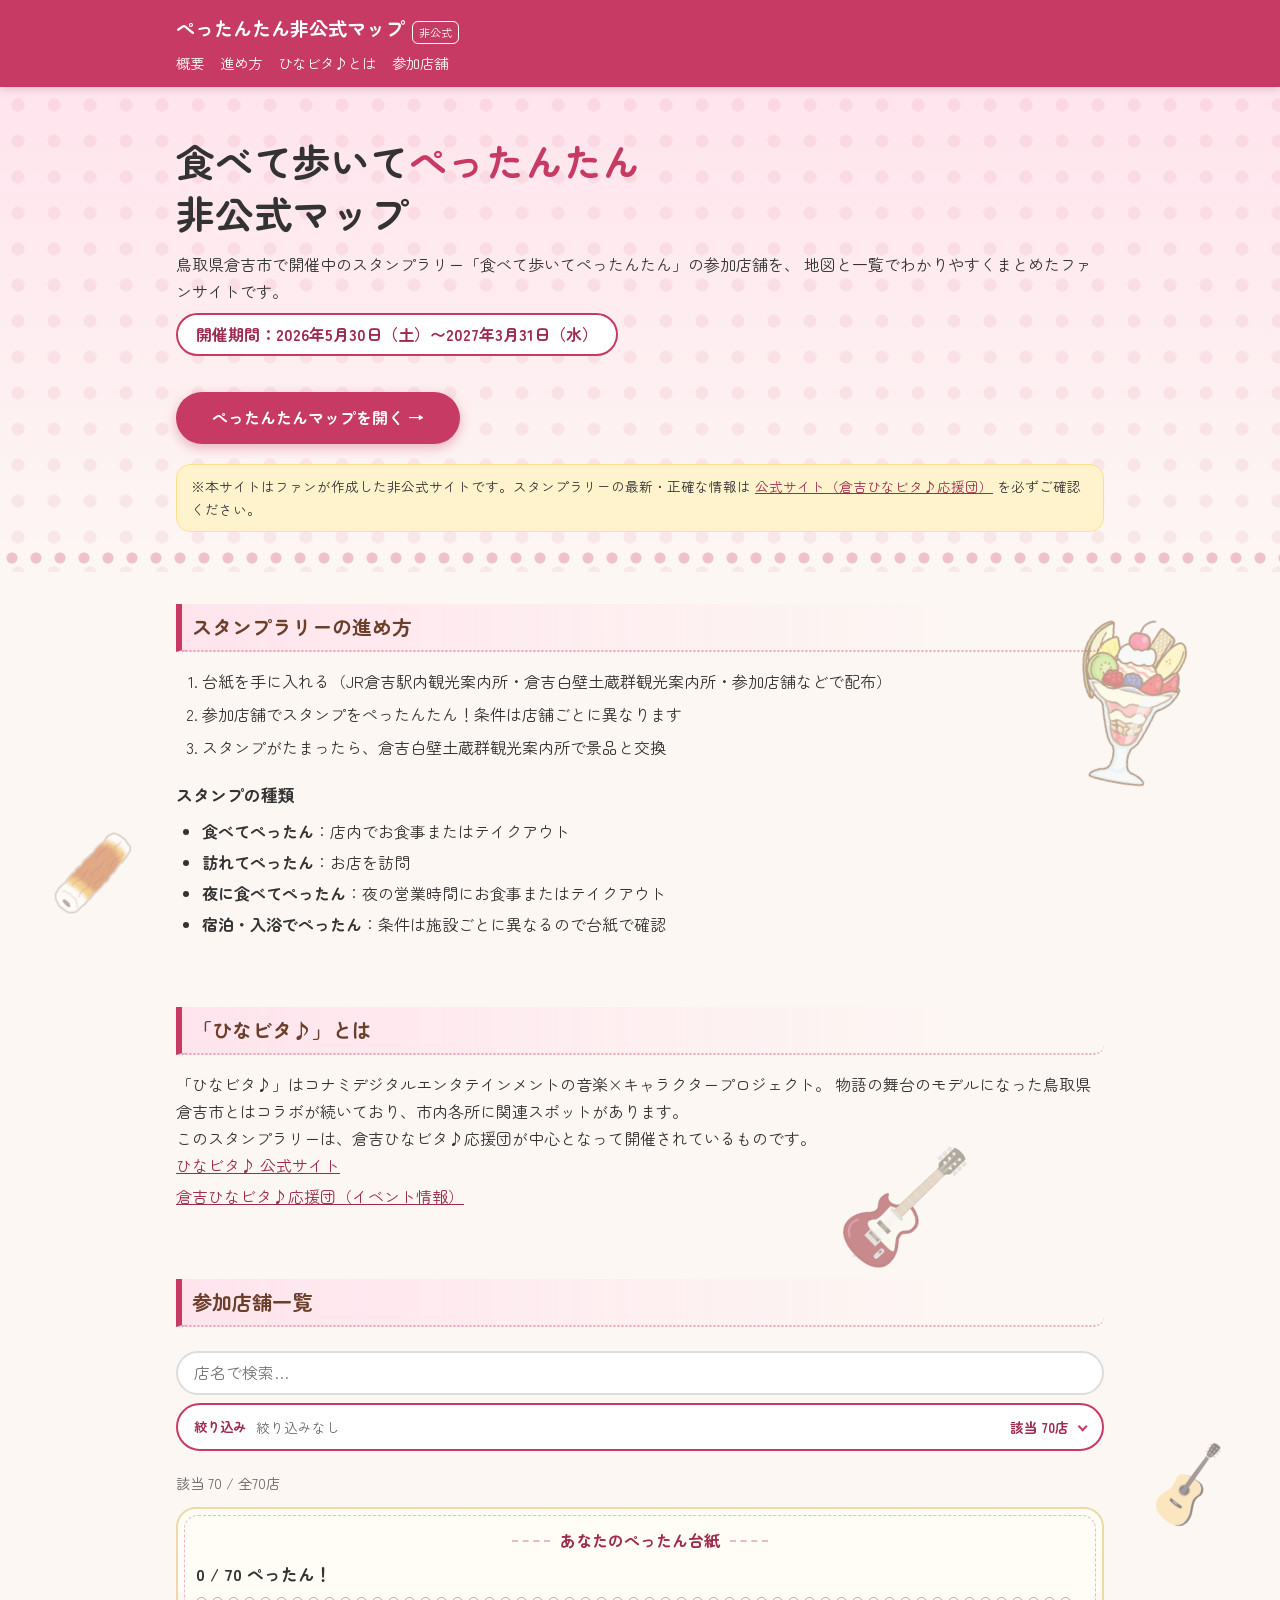
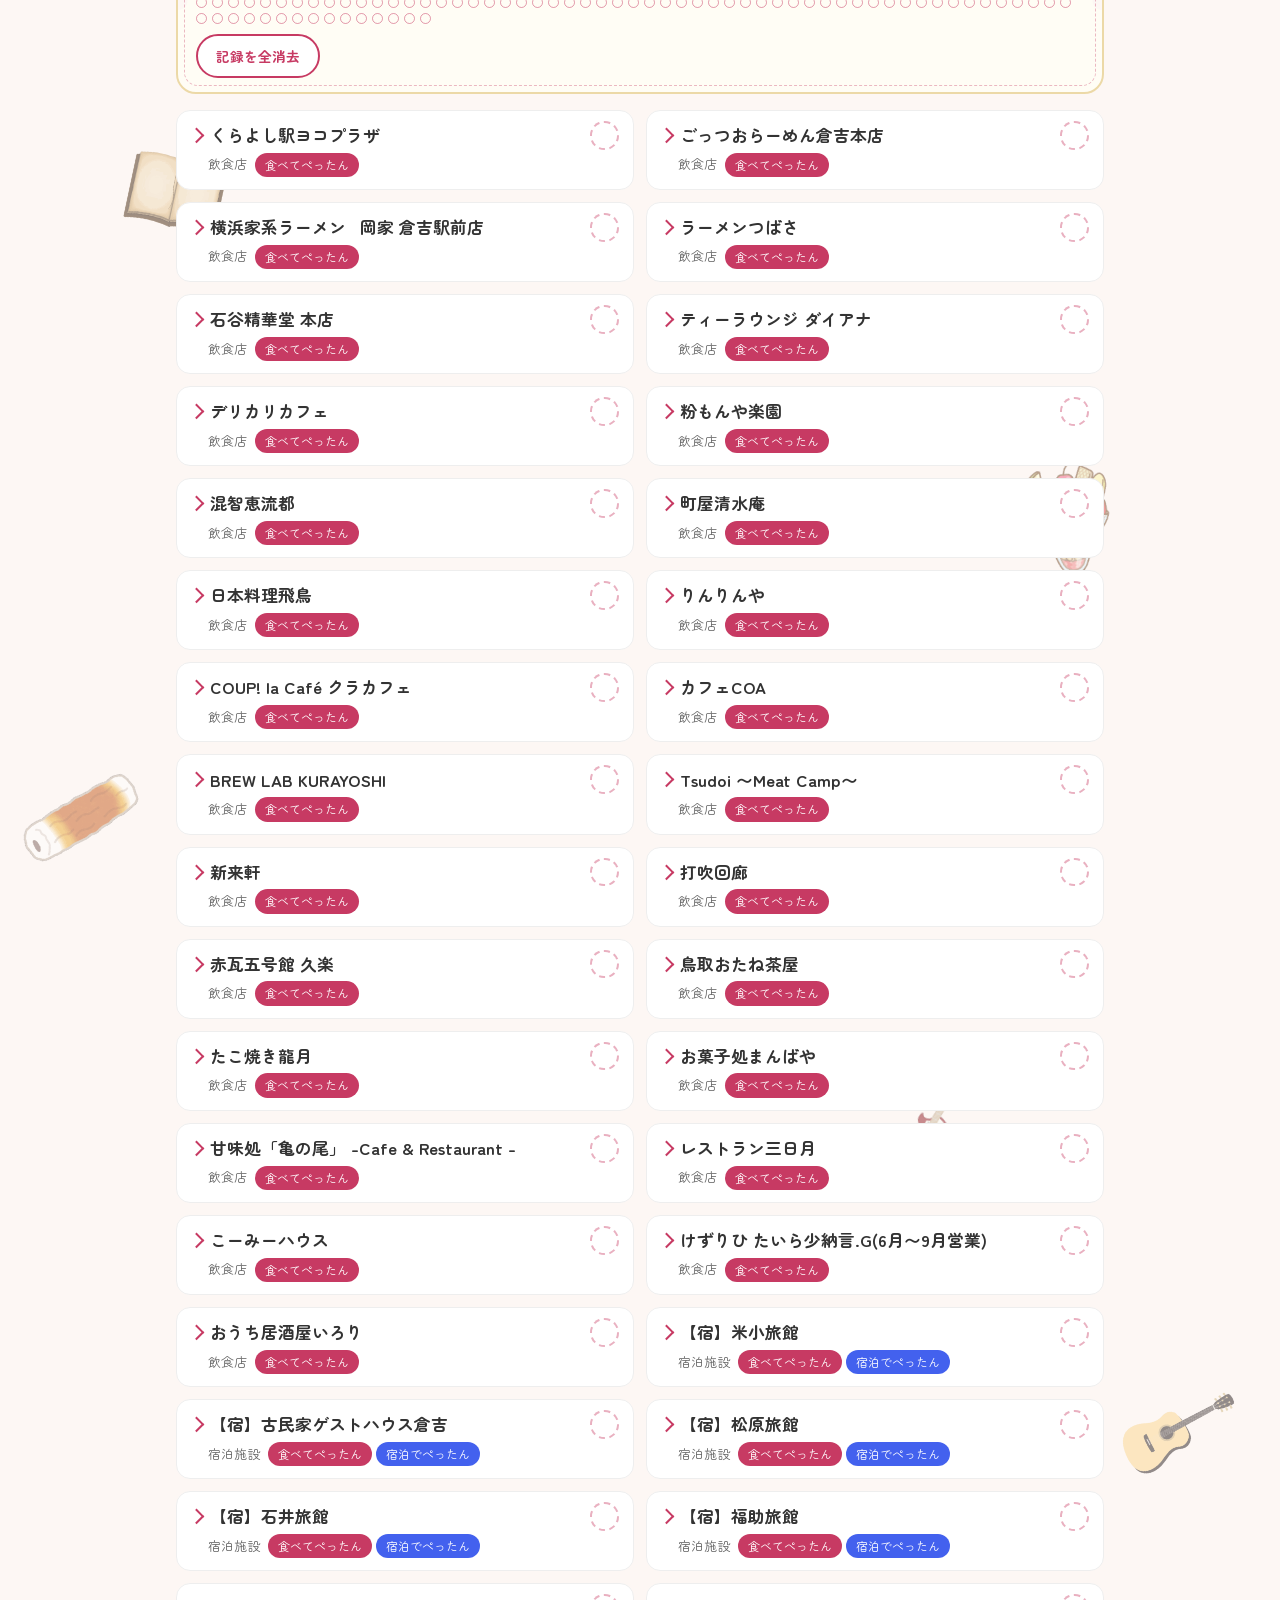
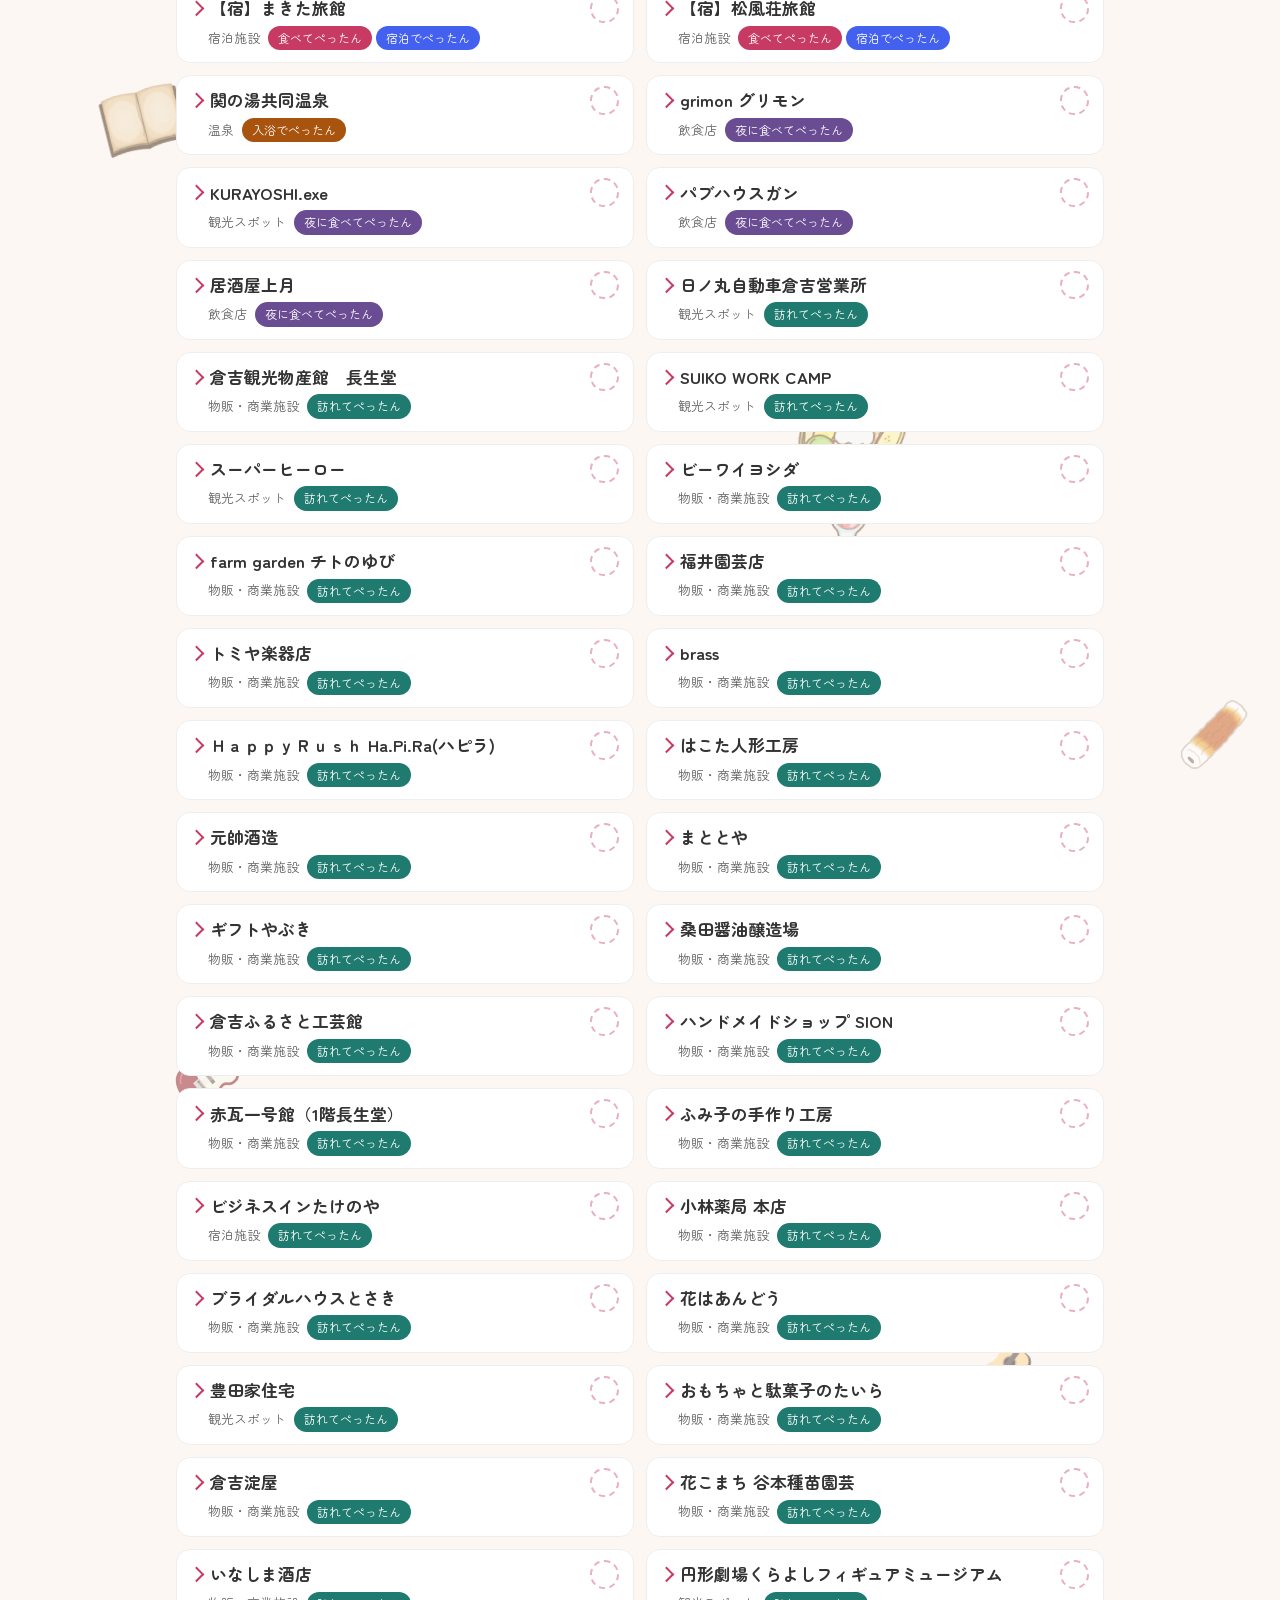
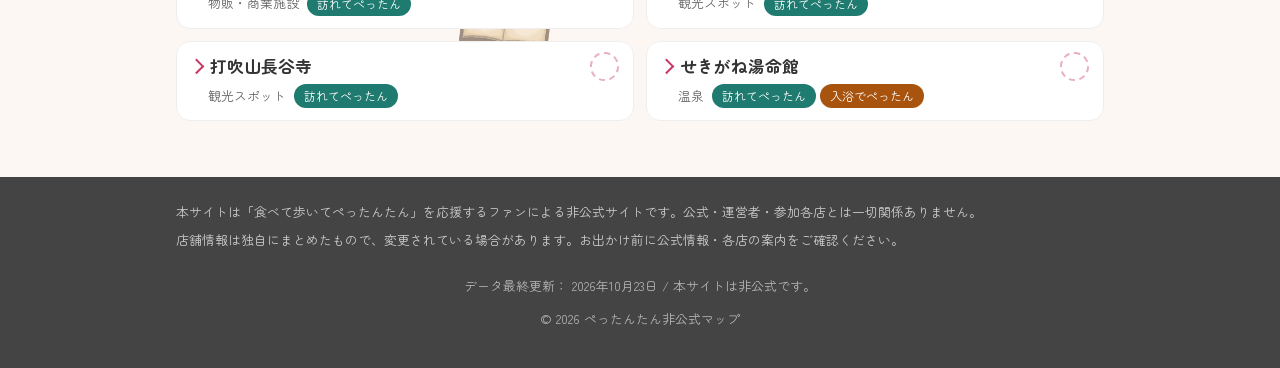
==== commit bf279de6: "v1.1：デザイン刷新（ぺったん台紙カード・判子マス・プルダウン絞り込み・背景イラスト散らし・セクションフェードイン・角丸トークン統一）" ====
--- a/index.html
+++ b/index.html
@@ -22,7 +22,7 @@
     <link rel="preconnect" href="https://fonts.googleapis.com" />
     <link rel="preconnect" href="https://fonts.gstatic.com" crossorigin />
     <link
-      href="https://fonts.googleapis.com/css2?family=Noto+Sans+JP:wght@400;700&display=swap"
+      href="https://fonts.googleapis.com/css2?family=Zen+Maru+Gothic&display=swap"
       rel="stylesheet"
     />
     <link rel="stylesheet" href="css/style.css" />
@@ -31,6 +31,7 @@
     <script src="js/stamps.js" defer></script>
     <script src="js/filter.js" defer></script>
     <script src="js/list.js" defer></script>
+    <script src="js/decor.js" defer></script>
   </head>
 
   <body>
@@ -51,17 +52,9 @@
       </div>
     </header>
 
-    <nav class="breadcrumb" aria-label="パンくずリスト">
-      <div class="container">
-        <ol>
-          <li aria-current="page">トップ</li>
-        </ol>
-      </div>
-    </nav>
-
     <main>
       <!-- ===== 概要 ===== -->
-      <section id="about" class="hero">
+      <section id="about" class="hero" data-fade>
         <div class="container">
           <h1>
             食べて歩いて<span class="accent">ぺったんたん</span
@@ -89,8 +82,11 @@
         </div>
       </section>
 
+      <div class="content-decor">
+        <div class="scatter-bg" aria-hidden="true"></div>
+
       <!-- ===== 進め方 ===== -->
-      <section id="howto" class="section">
+      <section id="howto" class="section" data-fade>
         <div class="container">
           <h2>スタンプラリーの進め方</h2>
           <ol class="howto-steps">
@@ -121,7 +117,7 @@
       </section>
 
       <!-- ===== ひなビタ♪紹介 ===== -->
-      <section id="hinabita" class="section section-alt">
+      <section id="hinabita" class="section section-alt" data-fade>
         <div class="container">
           <h2>「ひなビタ♪」とは</h2>
           <p>
@@ -153,13 +149,13 @@
       </section>
 
       <!-- ===== 店舗一覧（中身はlist.jsが生成する） ===== -->
-      <section id="shops" class="section">
+      <section id="shops" class="section" data-fade>
         <div class="container">
           <h2>参加店舗一覧</h2>
 
           <!-- 絞り込み・検索UI。チップの中身はJSが辞書から生成する -->
           <div class="filter-box">
-            <!-- 検索＋カテゴリはスクロールしても上に残る（.filter-sticky） -->
+            <!-- 検索＋絞り込みバーはスクロールしても上に残る（.filter-sticky） -->
             <div class="filter-sticky">
               <input
                 type="search"
@@ -168,16 +164,38 @@
                 placeholder="店名で検索…"
                 aria-label="店名で検索"
               />
-              <div class="chip-row" id="category-chips"></div>
+              <button
+                type="button"
+                id="filter-toggle"
+                class="filter-toggle"
+                aria-expanded="false"
+                aria-controls="filter-panel"
+              >
+                <span class="filter-toggle-label">絞り込み</span>
+                <span id="filter-summary" class="filter-toggle-summary">絞り込みなし</span>
+                <span id="filter-count" class="filter-toggle-count"></span>
+                <span class="filter-toggle-arrow" aria-hidden="true"></span>
+              </button>
             </div>
-            <div class="chip-row" id="stamp-chips"></div>
-            <!-- 適用中の絞り込み条件。1つでも有効なときだけ表示する -->
-            <div id="active-filters" class="active-filters" hidden>
-              <span class="active-filters-label">絞り込み中</span>
-              <span id="active-filter-list" class="active-filter-list"></span>
-              <button type="button" id="clear-filters" class="chip chip-clear">
-                解除
-              </button>
+            <!-- プルダウンパネル。中身の選択肢はJSが辞書から生成する -->
+            <div id="filter-panel" class="filter-panel-index" hidden>
+              <div class="filter-group">
+                <h3 class="filter-group-title">カテゴリで絞り込む</h3>
+                <div class="option-row" id="category-options"></div>
+              </div>
+              <div class="filter-group">
+                <h3 class="filter-group-title">スタンプの種類で絞り込む</h3>
+                <div class="option-row" id="stamp-options"></div>
+              </div>
+              <p id="filter-preview" class="filter-preview" aria-live="polite"></p>
+              <div class="filter-panel-actions">
+                <button type="button" id="filter-clear" class="btn btn-outline">
+                  絞り込みを解除
+                </button>
+                <button type="button" id="filter-apply" class="btn btn-primary">
+                  絞り込む
+                </button>
+              </div>
             </div>
           </div>
 
@@ -186,6 +204,7 @@
           </div>
         </div>
       </section>
+      </div>
     </main>
 
     <footer class="site-footer">
@@ -197,7 +216,6 @@
           店舗情報は独自にまとめたもので、変更されている場合があります。お出かけ前に公式情報・各店の案内をご確認ください。
         </p>
         <p class="data-note">データ最終更新： 2026年10月23日 / 本サイトは非公式です。</p>
-        <p class="dads-note">本ページのデザインは、デジタル庁デザインシステム（DADS）のデザイントークンと部品仕様を参考に作成したものです。本サイトはデジタル庁および自治体の公式サイトではありません。</p>
         <p class="copyright">© 2026 ぺったんたん非公式マップ</p>
         
       </div>
--- a/css/style.css
+++ b/css/style.css
@@ -1,332 +1,301 @@
 /* =========================================
-ぺったんたん非公式マップ 共通スタイル
-デジタル庁デザインシステム（DADS）の
-デザイントークンと部品仕様に沿って再構成したもの。
-- 色は DADS プリミティブカラー（blue / solid-gray 等）を使用
-- フォントは DADS 標準の Noto Sans JP
-- ボタンは DADS 仕様（角丸8px、フォーカス時は黒枠＋黄色のリング）
-※本サイトは公式サイトではありません。デザインの参考にしただけで、
-デジタル庁・自治体とは一切関係ありません。
-========================================= */
-
-/* ---- 1. 全体設定（DADSデザイントークン） ---- */
+   ぺったんたん非公式マップ 共通スタイル
+   ========================================= */
+
+/* ---- 1. 全体設定 ---- */
+/* :rootに決めておくと「色を変えたくなった時にここ1行だけ」で済む */
 :root {
-/* DADS プリミティブカラー（公式 global.css より） */
---color-primitive-blue-50: #e8f1fe;
---color-primitive-blue-100: #d9e6ff;
---color-primitive-blue-200: #c5d7fb;
---color-primitive-blue-800: #0031d8;
---color-primitive-blue-900: #0017c1;
---color-primitive-blue-1000: #00118f;
---color-primitive-blue-1200: #000060;
---color-primitive-yellow-300: #ffd43d;
---color-primitive-yellow-50: #fbf5e0;
---color-primitive-yellow-1000: #806300;
---color-neutral-white: #ffffff;
---color-neutral-black: #000000;
---color-neutral-solid-gray-50: #f2f2f2;
---color-neutral-solid-gray-100: #e6e6e6;
---color-neutral-solid-gray-200: #cccccc;
---color-neutral-solid-gray-300: #b3b3b3;
---color-neutral-solid-gray-420: #949494;
---color-neutral-solid-gray-536: #767676;
---color-neutral-solid-gray-600: #666666;
---color-neutral-solid-gray-700: #4d4d4d;
---color-neutral-solid-gray-800: #333333;
---color-neutral-solid-gray-900: #1a1a1a;
---color-semantic-error-1: #ec0000;
---color-semantic-error-2: #ce0000;
-
-/* このサイトのキーカラー = DADS blue-900 */
---color-key: var(--color-primitive-blue-900);
---color-key-hover: var(--color-primitive-blue-1000);
---color-key-active: var(--color-primitive-blue-1200);
-
-/* 旧クラス名互換（JS・既存セレクタが参照する変数） */
---main-color: var(--color-key);
---main-dark: var(--color-key-hover);
---bg-color: var(--color-neutral-white);
---text-color: var(--color-neutral-solid-gray-900);
---muted-color: var(--color-neutral-solid-gray-700);
---card-bg: var(--color-neutral-white);
---radius: 8px;
---font-family-sans: "Noto Sans JP", "Hiragino Kaku Gothic ProN", "Hiragino Sans", Meiryo, sans-serif;
+  --main-color: #c73a63; /* メイン（ピンク）。白文字とのコントラスト4.98:1 */
+  --main-dark: #9e2a4d; /* 濃いピンク。白背景の文字にも使える */
+  --bg-color: #fdf7f4;
+  --text-color: #333;
+  --muted-color: #666;
+  --card-bg: #fff;
+  --radius: 10px; /* 旧トークン（マップ側などで使用中） */
+  --choco: #6b3f2a; /* 差し色のチョコ茶（見出しなど） */
+  /* 角丸トークン（Appleのガイドライン風に段階を統一） */
+  --r-xs: 6px; /* 小さなバッジ・注記 */
+  --r-sm: 10px; /* タグ・小さめの部品 */
+  --r-md: 14px; /* 標準のカード・入力欄 */
+  --r-lg: 20px; /* 台紙カードなど大きな面 */
+  --r-pill: 999px; /* チップ・検索欄・丸ボタン */
+  --r-circle: 50%; /* 判子マスなど意図した正円だけ */
 }
 
 * {
-margin: 0;
-padding: 0;
-box-sizing: border-box;
-}
-
+  margin: 0;
+  padding: 0;
+  box-sizing: border-box;
+}
+
+/* スマホ基準で書き、広い画面だけ @media で上書きする（モバイルファースト） */
 html {
-scroll-behavior: smooth;
-}
+  scroll-behavior: smooth;
+} /* ページ内リンクをゆっくりスクロール */
 
 body {
-font-family: var(--font-family-sans);
-color: var(--text-color);
-background-color: var(--bg-color);
-line-height: 1.7;
-letter-spacing: 0.02em;
-}
-
-/* DADSのリンク色は blue-1000、下線ありが基本 */
+  font-family:
+    "Zen Maru Gothic", "Hiragino Kaku Gothic ProN", "Hiragino Sans", Meiryo,
+    sans-serif;
+  color: var(--text-color);
+  background-color: var(--bg-color);
+  line-height: 1.7;
+}
+
 a {
-color: var(--color-primitive-blue-1000);
-text-decoration: underline;
-text-underline-offset: 3px;
-}
-a:hover {
-text-decoration-thickness: 3px;
-}
-
-/* DADSのフォーカススタイル：黒い太枠＋黄色のリングで現在位置を強く示す */
+  color: var(--main-dark);
+}
+
+/* キーボード操作時に現在位置が分かるようにする */
 :focus-visible {
-outline: 4px solid var(--color-neutral-black);
-outline-offset: 2px;
-box-shadow: 0 0 0 2px var(--color-primitive-yellow-300);
-}
-
+  outline: 3px solid #1a4fd6;
+  outline-offset: 2px;
+}
+
+/* ---- リスト ---- */
+/* リセットで消えたブラウザ既定の左余白を、マーカー分だけ戻す。
+   折り返した2行目以降も「テキストの開始位置」に揃う（下図） */
 ul,
 ol {
-padding-left: 1.6em;
+  padding-left: 1.6em;
 }
 
 .container {
-max-width: 1024px;
-margin: 0 auto;
-padding: 0 16px;
+  max-width: 960px;
+  margin: 0 auto;
+  padding: 0 16px;
+}
+
+/* ---- 2. ヘッダー ---- */
+.site-header {
+  background: var(--main-color);
+  color: #fff;
+  padding: 12px 0;
+  position: sticky; /* ★追加1：スクロールしても粘着する */
+  top: 0; /* ★追加2：画面上端に張り付く */
+  z-index: 100; /* ★追加3：本文より手前に浮かせる */
+  box-shadow: 0 2px 8px rgba(0, 0, 0, 0.15); /* ★追加4：浮いてる感を出す影 */
+}
+.site-title a {
+  color: #fff;
+  text-decoration: none;
+  font-weight: bold;
+  font-size: 1.2rem;
+}
+.unofficial {
+  display: inline-block;
+  margin-left: 8px;
+  font-size: 0.7rem;
+  border: 1px solid #fff;
+  border-radius: var(--r-xs);
+  padding: 1px 6px;
+  vertical-align: middle;
+}
+.site-nav ul {
+  display: flex;
+  flex-wrap: wrap;
+  gap: 4px 16px;
+  list-style: none;
+  padding-left: 0;
+  margin-top: 6px;
+  font-size: 0.9rem;
+}
+.site-nav a {
+  color: #fff;
+  text-decoration: none;
+}
+.site-nav a:hover {
+  text-decoration: underline;
+}
+
+/* アンカージャンプの着地点を、ヘッダーの高さ分だけ下にずらす。
+   これがないと飛び先の見出しがstickyヘッダーの裏に隠れる */
+section[id] {
+  scroll-margin-top: 100px;
 }
 
 button,
 input,
 select,
 textarea {
-font-family: inherit;
-}
-
-/* ---- 2. ヘッダー（白地・黒文字・下罫線の行政標準型） ---- */
-.site-header {
-background: var(--color-neutral-white);
-color: var(--text-color);
-padding: 12px 0;
-position: sticky;
-top: 0;
-z-index: 100;
-border-bottom: 1px solid var(--color-neutral-solid-gray-200);
-}
-.site-title a {
-color: var(--text-color);
-text-decoration: none;
-font-weight: bold;
-font-size: 1.25rem;
-}
-.site-title a:hover {
-text-decoration: underline;
-text-decoration-thickness: 2px;
-}
-/* 「非公式」表示は誤認防止のため、赤枠で常時明示する */
-.unofficial {
-display: inline-block;
-margin-left: 8px;
-font-size: 0.75rem;
-font-weight: bold;
-color: var(--color-semantic-error-2);
-border: 1px solid var(--color-semantic-error-2);
-border-radius: 4px;
-padding: 1px 6px;
-vertical-align: middle;
-}
-.site-nav ul {
-display: flex;
-flex-wrap: wrap;
-gap: 4px 20px;
-list-style: none;
-padding-left: 0;
-margin-top: 6px;
-font-size: 0.95rem;
-}
-.site-nav a {
-color: var(--text-color);
-text-decoration: none;
-}
-.site-nav a:hover {
-text-decoration: underline;
-text-decoration-thickness: 2px;
-}
-
-section[id] {
-scroll-margin-top: 110px;
-}
-
-/* ---- パンくずリスト（DADS部品） ---- */
-.breadcrumb {
-background: var(--color-neutral-white);
-border-bottom: 1px solid var(--color-neutral-solid-gray-100);
-font-size: 0.85rem;
-}
-.breadcrumb ol {
-display: flex;
-flex-wrap: wrap;
-gap: 4px 8px;
-list-style: none;
-padding: 8px 0;
-margin: 0;
-}
-.breadcrumb li + li::before {
-content: ">";
-margin-right: 8px;
-color: var(--color-neutral-solid-gray-536);
-}
-.breadcrumb [aria-current="page"] {
-color: var(--text-color);
-font-weight: bold;
+  font-family: inherit; /* 親（body）のフォントを引き継ぐ */
 }
 
 /* ---- 3. ヒーロー・セクション共通 ---- */
 .hero {
-padding: 40px 0 32px;
-background: var(--color-neutral-white);
-border-bottom: 1px solid var(--color-neutral-solid-gray-100);
-}
+  position: relative;
+  padding: 48px 0 40px;
+  /* 背景を2枚重ねる：カンマ区切りで「先に書いた方が手前」 */
+  background-image:
+    /* 1枚目：スタンプ風の水玉（ぺったんたんのテーマそのもの） */
+    radial-gradient(circle, rgba(199, 58, 99, 0.08) 6px, transparent 7px),
+    /* 2枚目：上は淡いピンク → 下はサイトの背景色へ消えていく */
+    linear-gradient(180deg, #ffe4ed 0%, var(--bg-color) 100%);
+  background-size:
+    36px 36px,
+    auto; /* 水玉は36px間隔のタイル、グラデは全体 */
+}
+
+/* ヒーローの裾のレース風ドット列 */
+.hero::after {
+  content: "";
+  position: absolute;
+  left: 0;
+  right: 0;
+  bottom: 8px;
+  height: 12px;
+  background-image: radial-gradient(
+    circle,
+    rgba(199, 58, 99, 0.28) 5px,
+    transparent 6px
+  );
+  background-size: 24px 12px;
+  background-repeat: repeat-x;
+  pointer-events: none;
+}
+
 .hero h1 {
-font-size: 2rem;
-font-weight: 700;
-line-height: 1.4;
-letter-spacing: 0.02em;
-margin-bottom: 16px;
-}
-.hero h1.accent {
-color: var(--color-key);
-}
+  font-size: 1.9rem; /* 1.6 → 1.9に拡大 */
+  font-weight: 700; /* Zen Maru GothicのBold */
+  line-height: 1.35;
+  letter-spacing: 0.02em; /* ほんのり字間を開けてゆったり */
+  margin-bottom: 12px;
+}
+.hero h1 .accent {
+  color: var(--main-color); /* 「ぺったんたん」だけメイン色 */
+}
+
 .hero-lead {
-margin-bottom: 12px;
-max-width: 44em;
-}
-/* 開催期間は「お知らせの枠」として罫線ボックスで示す */
+  margin-bottom: 8px;
+}
 .hero-period {
-display: inline-block;
-background: var(--color-neutral-solid-gray-50);
-border: 1px solid var(--color-neutral-solid-gray-300);
-border-radius: var(--radius);
-padding: 8px 16px;
-font-weight: bold;
-margin-bottom: 16px;
-}
-
-/* 注意喚起バナー（DADSの通知バナーの考え方：淡い黄色地＋濃い罫） */
+  display: inline-block; /* pはブロック要素なので、内容幅まで縮める */
+  background: #fff;
+  border: 2px solid var(--main-color);
+  border-radius: var(--r-pill);
+  padding: 6px 18px;
+  font-weight: bold;
+  color: var(--main-dark);
+  margin-bottom: 16px;
+}
+
 .alert {
-background: var(--color-primitive-yellow-50);
-border: 1px solid var(--color-primitive-yellow-1000);
-border-radius: var(--radius);
-padding: 12px 16px;
-font-size: 0.9rem;
+  background: #fff3cd;
+  border: 1px solid #ffe08a;
+  border-radius: var(--r-md);
+  padding: 10px 14px;
+  font-size: 0.85rem;
 }
 
 .section {
-padding: 32px 0;
+  padding: 32px 0;
 }
 .section-alt {
-background: var(--color-neutral-solid-gray-50);
-}
-
-/* 見出し：左にキーカラーの帯、下に細罫（自治体サイトの標準形） */
+  background: #fff;
+} /* 背景を変えて区切りを目立たせる */
+
 h2 {
-font-size: 1.5rem;
-font-weight: 700;
-line-height: 1.5;
-border-left: 6px solid var(--color-key);
-border-bottom: 1px solid var(--color-neutral-solid-gray-200);
-padding: 4px 0 8px 12px;
-margin-bottom: 20px;
+  font-size: 1.25rem;
+  color: var(--choco);
+  background: linear-gradient(
+    90deg,
+    #ffe4ed 0%,
+    rgba(255, 228, 237, 0) 85%
+  ); /* 淡ピンクのリボン帯が右へ消えていく */
+  border-left: 6px solid var(--main-color);
+  border-bottom: 2px dotted rgba(199, 58, 99, 0.4); /* チョコ茶の点線の代わりにラズベリーの点線 */
+  border-radius: 0 var(--r-sm) var(--r-sm) 0;
+  padding: 6px 10px;
+  margin-bottom: 16px;
 }
 h3 {
-font-size: 1.125rem;
-font-weight: 700;
-margin: 24px 0 8px;
-}
-
-/* ---- 3.5 ボタン（DADS部品仕様） ---- */
+  font-size: 1.05rem;
+  margin: 20px 0 8px;
+}
+
+/* ---- 3.5 ボタン（汎用パーツ） ---- */
 .hero-actions {
-margin: 20px 0;
-}
+  margin: 20px 0;
+}
+
+/* 基本形：形と大きさだけを担当する */
 .btn {
-display: inline-flex;
-align-items: center;
-justify-content: center;
-min-height: 56px;
-padding: 12px 24px;
-border-radius: 8px;
-font-size: 1rem;
-font-weight: bold;
-letter-spacing: 0.02em;
-text-decoration: none;
-text-align: center;
-}
+  display: inline-block; /* aはインライン要素なので、paddingや影を効かせるために箱化する */
+  padding: 12px 36px;
+  border-radius: var(--r-pill); /* 左右を半円にする値→カプセル型 */
+  font-weight: bold;
+  text-decoration: none;
+  text-align: center;
+  transition:
+    background-color 0.2s,
+    transform 0.15s; /* 変化をなめらかに */
+}
+.btn:active {
+  transform: scale(0.97);
+} /* 押し込んだ感 */
+
+/* 色のバリエーション（修飾子）：色だけを担当する */
 .btn-primary {
-background: var(--color-key);
-color: var(--color-neutral-white);
-border: 4px double transparent;
+  background: var(--main-color);
+  color: #fff;
+  box-shadow: 0 4px 12px rgba(199, 58, 99, 0.35); /* メイン色の半透明 */
 }
 .btn-primary:hover {
-background: var(--color-key-hover);
-text-decoration: underline;
-text-decoration-thickness: 1px;
-}
-.btn-primary:active {
-background: var(--color-key-active);
-}
+  background: var(--main-dark);
+}
+
 .btn-outline {
-border: 1px solid var(--color-key);
-background: var(--color-neutral-white);
-color: var(--color-key);
+  border: 2px solid var(--main-color);
+  background: var(--card-bg);
+  color: var(--main-color);
 }
 .btn-outline:hover {
-background: var(--color-primitive-blue-50);
-color: var(--color-key-hover);
-text-decoration: underline;
-text-decoration-thickness: 1px;
-}
+  background: #fdeef2;
+  color: var(--main-dark);
+}
+
+/* サイズのバリエーション（修飾子）：大きさだけを担当する */
 .btn-sm {
-min-height: 48px;
-padding: 8px 16px;
-font-size: 0.95rem;
-border-radius: 8px;
+  display: inline-flex;
+  align-items: center;
+  justify-content: center;
+  min-height: 44px;
+  padding: 0 18px;
+  font-size: 0.85rem;
 }
 
 /* ---- 4. 進め方 ---- */
 .howto-steps li {
-margin-bottom: 8px;
+  margin-bottom: 6px;
 }
 .stamp-types li {
-margin-bottom: 4px;
+  margin-bottom: 4px;
 }
 
 /* ---- 5. リンク集 ---- */
 .link-list {
-list-style: none;
-padding-left: 0;
+  list-style: none;
+  padding-left: 0;
 }
 .link-list li {
-margin-bottom: 6px;
+  margin-bottom: 4px;
 }
 
 /* ---- 6. 店舗一覧 ---- */
 .shop-count {
   color: var(--muted-color);
-  font-size: 0.95rem;
+  font-size: 0.9rem;
   margin-bottom: 12px;
 }
 .shop-grid {
   display: grid;
   gap: 12px;
-  align-items: start;
+  align-items: start; /* 開いた店舗の行が、隣の行まで引き伸ばさないようにする */
 }
 .shop-card {
   background: var(--card-bg);
-  border: 1px solid var(--color-neutral-solid-gray-200);
-  border-radius: var(--radius);
+  border: 1px solid #eee;
+  border-radius: var(--r-md);
   padding: 14px 16px;
 }
 .shop-name {
@@ -336,19 +305,19 @@
   margin: 0 0 2px;
 }
 .shop-category {
-  font-size: 0.85rem;
+  font-size: 0.8rem;
   color: var(--muted-color);
   margin-bottom: 6px;
 }
 .shop-meta {
-  font-size: 0.9rem;
+  font-size: 0.85rem;
   margin: 6px 0;
 }
 .shop-note {
-  font-size: 0.9rem;
-  color: var(--color-neutral-solid-gray-800);
-  background: var(--color-neutral-solid-gray-50);
-  border-radius: 6px;
+  font-size: 0.85rem;
+  color: #555;
+  background: #faf5f0;
+  border-radius: var(--r-xs);
   padding: 6px 10px;
   margin: 6px 0;
 }
@@ -356,40 +325,37 @@
   margin-top: 4px;
 }
 
-/* 店舗1件分のアコーディオン（DADSアコーディオンの考え方。
-   実装は従来どおり native details で、検索・支援技術への配慮を保つ） */
+/* 店舗1件分の開閉ボックス（details）。閉じている間は summary の細い行だけが見える */
 .shop-item {
   background: var(--card-bg);
-  border: 1px solid var(--color-neutral-solid-gray-300);
-  border-radius: var(--radius);
+  border: 1px solid #eee;
+  border-radius: var(--r-md);
 }
 .shop-summary {
-  list-style: none;
+  list-style: none; /* 既定の三角マーカーを消し、自前の矢印に差し替える */
   cursor: pointer;
-  padding: 12px 16px;
-  min-height: 48px;
-}
-.shop-summary:hover {
-  background: var(--color-primitive-blue-50);
+  padding: 10px 14px;
+  min-height: 44px; /* タップしやすい高さを確保 */
 }
 .shop-summary::-webkit-details-marker {
-  display: none;
+  display: none; /* Safari向けのマーカー消し */
 }
 .shop-summary-main {
   display: flex;
   align-items: center;
   gap: 8px;
 }
+/* 開閉の矢印。閉じている間は右向き、開いたら下向きに回転する */
 .shop-summary-main::before {
   content: "";
   flex-shrink: 0;
   width: 0.55em;
   height: 0.55em;
-  border-right: 2px solid var(--color-key);
-  border-bottom: 2px solid var(--color-key);
+  border-right: 2px solid var(--main-color);
+  border-bottom: 2px solid var(--main-color);
   transform: rotate(-45deg);
 }
-.shop-item[open] > .shop-summary .shop-summary-main::before {
+.shop-item[open ] > .shop-summary .shop-summary-main::before {
   transform: rotate(45deg);
 }
 @media (prefers-reduced-motion: no-preference) {
@@ -406,31 +372,31 @@
   align-items: center;
   flex-wrap: wrap;
   gap: 2px 8px;
-  margin-left: calc(0.55em + 8px);
+  margin-left: calc(0.55em + 8px); /* 矢印の分だけ字下げして、店名の位置に揃える */
 }
 .shop-summary .shop-category {
   margin: 0;
 }
-/* ぺったん済みの判子マーク（テーマ上の印章なので赤・丸は維持） */
+/* ぺったん済みの判子マーク。閉じた行でも済んだ店が分かるように */
 .shop-done {
   display: inline-flex;
   align-items: center;
   justify-content: center;
   width: 1.7em;
   height: 1.7em;
-  border: 2px solid var(--color-semantic-error-2);
-  border-radius: 50%;
-  color: var(--color-semantic-error-2);
-  font-size: 0.75rem;
-  font-weight: bold;
-  transform: rotate(-8deg);
+  border: 2px solid var(--main-color);
+  border-radius: var(--r-circle);
+  color: var(--main-color);
+  font-size: 0.72rem;
+  font-weight: bold;
+  transform: rotate(-8deg); /* 判子らしく少し傾ける */
 }
 .shop-detail {
-  padding: 4px 16px 14px;
-  border-top: 1px solid var(--color-neutral-solid-gray-100);
-}
+  padding: 2px 14px 12px;
+}
+/* 開閉をなめらかにする（対応ブラウザのみ。非対応ではパッと開閉するだけ） */
 .shop-item::details-content {
-  interpolate-size: allow-keywords;
+  interpolate-size: allow-keywords; /* 高さの自動計算へアニメーションできるようにする */
   overflow: clip;
   contain: layout;
 }
@@ -442,47 +408,45 @@
     transition:
       block-size 0.25s ease-in-out,
       content-visibility 0.25s;
-    transition-behavior: allow-discrete;
-  }
-}
-
-/* スタンプ条件のラベル。色はDADSプリミティブから採り、角は小さく四角寄りに */
+    transition-behavior: allow-discrete; /* 閉じ終わるまで中身を隠さない */
+  }
+}
+
+/* スタンプ条件のバッジ。JSONの stampType の値＝クラス名で色分け */
 .badge {
   display: inline-block;
   font-size: 0.75rem;
-  font-weight: bold;
-  color: var(--color-neutral-white);
-  border-radius: 4px;
-  padding: 2px 8px;
+  color: #fff;
+  border-radius: var(--r-pill);
+  padding: 2px 10px;
   margin: 2px 4px 2px 0;
 }
 .badge-eat {
-  background: #0017c1;
+  background: #c73a63;
 }
 .badge-eat_night {
-  background: #5109ad;
+  background: #6a4c93;
 }
 .badge-visit {
-  background: #197a4b;
+  background: #1f7a6f;
 }
 .badge-stay {
-  background: #0031d8;
+  background: #4361ee;
 }
 .badge-onsen {
-  background: #ac3e00;
+  background: #a8540f;
 }
 
 .error {
-  color: var(--color-semantic-error-2);
-  font-weight: bold;
-}
-
-/* ---- 7. フッター（DADSフッター型：淡グレー地・黒文字） ---- */
+  color: #b00020;
+  font-weight: bold;
+}
+
+/* ---- 7. フッター ---- */
 .site-footer {
-  background: var(--color-neutral-solid-gray-50);
-  color: var(--color-neutral-solid-gray-800);
-  border-top: 1px solid var(--color-neutral-solid-gray-200);
-  font-size: 0.85rem;
+  background: #444;
+  color: #ccc;
+  font-size: 0.8rem;
   padding: 24px 0 32px;
   margin-top: 24px;
 }
@@ -491,54 +455,52 @@
 }
 .copyright {
   text-align: center;
-  color: var(--color-neutral-solid-gray-600);
+  color: #b5b5b5;
   margin-top: 12px;
 }
+
 .data-note {
   text-align: center;
-  font-size: 0.85rem;
-  color: var(--color-neutral-solid-gray-600);
+  font-size: 0.8rem;
+  color: #b5b5b5;
   margin-top: 24px;
 }
-.dads-note {
-  text-align: center;
-  font-size: 0.8rem;
-  color: var(--color-neutral-solid-gray-600);
-  margin-top: 8px;
-}
 
 /* ---- 8. マップページ ---- */
+/* 「ヘッダー＋地図」で画面をちょうど1枚に収めるレイアウト */
 body.map-page {
   display: flex;
   flex-direction: column;
   height: 100vh;
-  height: 100dvh;
-  overflow: hidden;
+  height: 100dvh; /* dvh：スマホのURLバーの出入りで高さが変わる問題への対応。
+                       未対応ブラウザは上の100vhが使われる（二重指定はそのため） */
+  overflow: hidden; /* ページ全体のスクロールを止める。地図のピンチ操作と
+                       ページスクロールの干渉を防ぐため */
 }
 .map-header {
-  background: var(--color-neutral-white);
-  color: var(--text-color);
-  border-bottom: 1px solid var(--color-neutral-solid-gray-200);
+  background: var(--main-color);
+  color: #fff;
   padding: 8px 0;
-  flex: none;
+  flex: none; /* ヘッダーは縮まない宣言 */
 }
 .map-header .container {
   display: flex;
   align-items: center;
-  justify-content: space-between;
-  flex-wrap: wrap;
+  justify-content: space-between; /* タイトルは左、戻るリンクは右に寄せる */
+  flex-wrap: wrap; /* 狭い画面ではタイトルと戻るリンクを縦並びにする */
   gap: 4px 12px;
 }
 .map-header .site-title {
   font-size: 1rem;
 }
 .map-header a {
-  color: var(--color-primitive-blue-1000);
-}
-.map-header .site-title a {
-  color: var(--text-color);
+  color: #fff;
   text-decoration: none;
 }
+.map-header a:hover {
+  text-decoration: underline;
+}
+
 .map-header-actions {
   display: flex;
   align-items: center;
@@ -551,43 +513,47 @@
   min-height: 44px;
   padding: 0 4px;
 }
-/* 現在地ボタンはDADSのアウトラインボタン型 */
 .locate-btn {
   display: inline-flex;
   align-items: center;
   justify-content: center;
-  min-height: 48px;
+  min-height: 44px;
   padding: 0 16px;
   white-space: nowrap;
-  background: var(--color-neutral-white);
-  color: var(--color-key);
-  border: 1px solid var(--color-key);
-  border-radius: 8px;
-  font-size: 0.95rem;
+  background: #fff;
+  color: var(--main-dark);
+  border: none;
+  border-radius: 999px;
+  font-size: 0.85rem;
   font-weight: bold;
   cursor: pointer;
 }
 .locate-btn:hover {
-  background: var(--color-primitive-blue-50);
-  text-decoration: underline;
-}
+  background: #fdeef2;
+}
+/* 「取得中」の間は押せない＆砂時計カーソル */
 .locate-btn:disabled {
   opacity: 0.6;
   cursor: wait;
 }
+
 #locate-btn.following {
-  background: var(--color-key);
-  color: var(--color-neutral-white);
-}
-
+  background: var(--main-color);
+  color: #fff;
+}
+
+/* 地図本体：flex:1 で「ヘッダーを除いた残り全部」を占有 */
 #map {
   flex: 1;
-  min-height: 0;
-  background: #e8e4dc;
-}
+  min-height: 0; /* flexアイテムはデフォルトで「内容より縮まない」ため、
+                         縮むことを明示しないと地図が画面からはみ出す */
+  background: #e8e4dc; /* タイル読み込み完了前の地肌色 */
+}
+
+/* Leaflet生成部分をサイトのデザインに寄せる */
 .leaflet-container {
   font-family: inherit;
-}
+} /* Leafletは独自フォント指定を持つので上書き */
 .leaflet-popup-content-wrapper {
   border-radius: var(--radius);
 }
@@ -596,11 +562,11 @@
   line-height: 1.6;
 }
 
-/* マーカー。カテゴリ色はDADSプリミティブに差し替え */
+/* マーカー（pin） */
 .pin-wrap {
   background: none;
   border: none;
-}
+} /* divIconの既定スタイル（白い四角枠）を消す */
 .pin {
   box-sizing: border-box;
   width: 44px;
@@ -615,38 +581,39 @@
   box-shadow: 0 2px 6px rgba(0, 0, 0, 0.25);
 }
 .pin-food {
-  border-color: #ce0000;
+  border-color: #c73a63;
 }
 .pin-shop {
-  border-color: #197a4b;
+  border-color: #1f7a6f;
 }
 .pin-hotel {
-  border-color: #0031d8;
+  border-color: #4361ee;
 }
 .pin-onsen {
-  border-color: #c74700;
+  border-color: #a8540f;
 }
 .pin-spot {
-  border-color: #5c10be;
-}
-
+  border-color: #6a4c93;
+}
+
+/* ポップアップ内の部品 */
 .popup-name {
   font-size: 0.95rem;
 }
 .popup-cat {
-  font-size: 0.8rem;
+  font-size: 0.75rem;
   color: var(--muted-color);
   margin-bottom: 4px;
 }
 .popup-meta {
-  font-size: 0.85rem;
+  font-size: 0.8rem;
   margin: 6px 0;
 }
 .popup-note {
-  font-size: 0.85rem;
-  color: var(--color-neutral-solid-gray-800);
-  background: var(--color-neutral-solid-gray-50);
-  border-radius: 6px;
+  font-size: 0.8rem;
+  color: #555;
+  background: #faf5f0;
+  border-radius: var(--r-xs);
   padding: 6px 10px;
   margin: 6px 0;
 }
@@ -654,17 +621,16 @@
   display: inline-flex;
   align-items: center;
   min-height: 44px;
-  font-size: 0.85rem;
-}
-
-/* 凡例 */
+  font-size: 0.8rem;
+}
+
+/* 凡例（左下） */
 .map-legend {
   background: #fff;
-  border: 1px solid var(--color-neutral-solid-gray-200);
   border-radius: var(--radius);
-  box-shadow: 0 2px 12px 2px rgba(0, 0, 0, 0.1), 0 1px 6px 0 rgba(0, 0, 0, 0.3);
-  font-size: 0.85rem;
-  max-width: 200px;
+  box-shadow: 0 2px 10px rgba(0, 0, 0, 0.2);
+  font-size: 0.8rem;
+  max-width: 190px;
   overflow: hidden;
 }
 .map-legend summary {
@@ -672,7 +638,7 @@
   align-items: center;
   min-height: 44px;
   padding: 0 12px;
-  color: var(--color-key);
+  color: var(--main-dark);
   font-weight: bold;
   cursor: pointer;
   list-style: none;
@@ -681,7 +647,7 @@
   display: none;
 }
 .map-legend[open] summary {
-  border-bottom: 1px solid var(--color-neutral-solid-gray-100);
+  border-bottom: 1px solid #eee;
 }
 .map-legend ul {
   margin: 0;
@@ -693,7 +659,7 @@
   align-items: center;
   gap: 8px;
   margin: 4px 0;
-  color: var(--text-color);
+  color: #333;
 }
 .legend-icon {
   width: 24px;
@@ -708,23 +674,23 @@
   font-size: 13px;
 }
 .legend-icon-food {
-  border-color: #ce0000;
+  border-color: #c73a63;
 }
 .legend-icon-shop {
-  border-color: #197a4b;
+  border-color: #1f7a6f;
 }
 .legend-icon-hotel {
-  border-color: #0031d8;
+  border-color: #4361ee;
 }
 .legend-icon-onsen {
-  border-color: #c74700;
+  border-color: #a8540f;
 }
 .legend-icon-spot {
-  border-color: #5c10be;
+  border-color: #6a4c93;
 }
 .legend-current {
-  border-color: #0031d8;
-  color: #0031d8;
+  border-color: #4361ee;
+  color: #4361ee;
   font-size: 14px;
 }
 .legend-cluster {
@@ -735,120 +701,135 @@
   align-items: center;
   justify-content: center;
   border-radius: 50%;
-  background: var(--color-primitive-blue-1000);
+  background: #9e2a4d;
   color: #fff;
   font-size: 11px;
   font-weight: bold;
 }
 
-/* マーカークラスタはキーカラー（青）に */
+/* マーカークラスタ（プラグイン既定の緑をサイトのピンクに変更） */
 .marker-cluster {
   font-family: inherit;
 }
 .marker-cluster-small,
 .marker-cluster-medium,
 .marker-cluster-large {
-  background-color: rgba(0, 23, 193, 0.2);
+  background-color: rgba(199, 58, 99, 0.25);
 }
 .marker-cluster-medium {
-  background-color: rgba(0, 17, 143, 0.24);
+  background-color: rgba(158, 42, 77, 0.28);
 }
 .marker-cluster-large {
-  background-color: rgba(0, 0, 96, 0.28);
+  background-color: rgba(120, 25, 55, 0.3);
 }
 .marker-cluster-small div,
 .marker-cluster-medium div,
 .marker-cluster-large div {
-  background-color: var(--color-primitive-blue-1000);
+  background-color: #9e2a4d;
   color: #fff;
   font-weight: bold;
 }
+/* 小クラスタは外径44pxに合わせて内側も34pxにする */
 .marker-cluster-small div {
   width: 34px;
   height: 34px;
   margin: 5px;
 }
-
 /* ---- 9. ぺったん済ボタンと進捗表示 ---- */
 .stamp-btn {
   display: inline-flex;
   align-items: center;
   justify-content: center;
-  min-height: 48px;
+  min-height: 44px;
   padding: 0 20px;
-  border: 1px solid var(--color-key);
-  border-radius: 8px;
-  background: #fff;
-  color: var(--color-key);
-  font-weight: bold;
-  font-size: 0.95rem;
+  border: 2px solid var(--main-color);
+  border-radius: var(--r-pill);
+  background: #fff;
+  color: var(--main-color);
+  font-weight: bold;
+  font-size: 0.9rem;
   cursor: pointer;
-  position: relative;
-  overflow: visible;
-}
+  transition:
+    background-color 0.2s,
+    color 0.2s,
+    transform 0.1s; /* 変化をなめらかに */
+  position: relative; /* ★追加：はんこ（疑似要素）の配置基準になる */
+  overflow: visible; /* ★追加：はんこがボタンからはみ出しても切らない */
+}
+
+/* ★追加：押し込み感（指で押した瞬間の縮み） */
 .stamp-btn:active {
-  transform: scale(0.97);
-}
+  transform: scale(0.94);
+}
+
 .stamp-btn:hover {
-  background: var(--color-primitive-blue-50);
-  color: var(--color-key-hover);
-  text-decoration: underline;
-}
+  background: #fdeef2;
+  color: var(--main-dark);
+}
+/* 「済み」状態。JSがstampedクラスを付け外しする */
 .stamp-btn.stamped {
-  background: var(--color-key);
+  background: var(--main-color);
   color: #fff;
 }
+
+/* カード内のボタンとリンクを横並びに */
 .shop-actions {
   display: flex;
   align-items: center;
-  flex-wrap: wrap;
   gap: 8px;
   margin-top: 10px;
 }
+
+/* 進捗バー */
 .progress {
   height: 10px;
-  background: var(--color-neutral-solid-gray-100);
-  border-radius: 4px;
-  overflow: hidden;
+  background: #eee;
+  border-radius: 999px;
+  overflow: hidden; /* 中の丸角を外枠ではみ出さないように切る */
   margin: 8px 0 16px;
 }
 .progress-fill {
   height: 100%;
-  width: 0%;
-  background: var(--color-key);
-  border-radius: 4px;
-  transition: width 0.4s;
-}
+  width: 0%; /* 初期値。JSが%を代入して伸ばす */
+  background: var(--main-color);
+  border-radius: 999px;
+  transition: width 0.4s; /* 数値が変わるとぬるっと伸びる */
+}
+
+/* マップページのヘッダー内カウンタ */
 .stamp-progress {
-  font-size: 0.9rem;
+  font-size: 0.85rem;
   font-weight: bold;
   white-space: nowrap;
-  color: var(--text-color);
-}
+}
+
+/* ポップアップ内ではボタンを横いっぱいに */
 .leaflet-popup-content .stamp-btn {
   display: flex;
   width: 100%;
   margin-top: 8px;
 }
+
 .list-tools {
   margin-bottom: 12px;
 }
 
-/* ---- 10. 絞り込み・検索（DADSの入力部品型） ---- */
+/* ---- 10. 絞り込み・検索 ---- */
 .search-box {
   width: 100%;
-  min-height: 48px;
-  padding: 8px 12px;
-  border: 1px solid var(--color-neutral-solid-gray-600);
-  border-radius: 8px;
-  font-size: 1rem;
+  min-height: 44px;
+  padding: 8px 16px;
+  border: 2px solid #ddd;
+  border-radius: var(--r-pill);
+  font-size: 1rem; /* 1rem=16px。16px未満だとiPhoneでフォーカスした瞬間に画面がズームされる対策 */
   line-height: 1.4;
   background: #fff;
-  color: var(--text-color);
 }
 .filter-box {
   margin-bottom: 16px;
 }
+/* 検索＋カテゴリチップの行は、スクロールしてもヘッダーの下に張り付く。
+   top の位置は filter.js が実測したヘッダー高さ（--header-h）を使う */
 .filter-sticky {
   position: sticky;
   top: var(--header-h, 104px);
@@ -856,6 +837,7 @@
   background: var(--bg-color);
   padding: 8px 0 4px;
 }
+/* スマホではチップを折り返さず1行にして横スクロールにする（stickyの高さを抑える） */
 @media (max-width: 699px) {
   #shops .chip-row {
     flex-wrap: nowrap;
@@ -871,32 +853,27 @@
 }
 .chip-row {
   display: flex;
-  flex-wrap: wrap;
+  flex-wrap: wrap; /* チップが多いとき自動で折り返す */
   gap: 6px;
   margin: 6px 0;
 }
-/* チップはDADSのチップ型ラベルに寄せ、選択中はキーカラーの塗り */
 .chip {
   display: inline-flex;
   align-items: center;
   justify-content: center;
   min-height: 44px;
   padding: 0 14px;
-  border: 1px solid var(--color-neutral-solid-gray-600);
-  border-radius: 999px;
-  background: #fff;
-  color: var(--text-color);
-  font-size: 0.85rem;
+  border: 1.5px solid var(--main-color);
+  border-radius: var(--r-pill);
+  background: #fff;
+  color: var(--main-color);
+  font-size: 0.8rem;
   font-weight: bold;
   line-height: 1.2;
   cursor: pointer;
 }
-.chip:hover {
-  background: var(--color-primitive-blue-50);
-}
 .chip.active {
-  background: var(--color-key);
-  border-color: var(--color-key);
+  background: var(--main-color);
   color: #fff;
 }
 .stamp-count {
@@ -912,6 +889,8 @@
   margin-bottom: 12px;
 }
 
+/* マップページの絞り込みバー */
+/* ツールバー：常時表示は1行だけ */
 .map-toolbar {
   flex: none;
   display: flex;
@@ -920,26 +899,34 @@
   gap: 8px;
   padding: 8px 16px;
   background: #fff;
-  border-bottom: 1px solid var(--color-neutral-solid-gray-200);
+  border-bottom: 1px solid #eee;
 }
 .map-toolbar .search-box {
   flex: 1 1 160px;
   width: auto;
   min-width: 0;
 }
+
+/* 開閉式の絞り込みパネル */
 .filter-panel {
   flex: none;
   background: #fff;
-  border-bottom: 1px solid var(--color-neutral-solid-gray-200);
+  border-bottom: 1px solid #eee;
   padding: 8px 16px 10px;
   max-height: 40dvh;
   overflow-y: auto;
 }
+/* ⚠ 注意：ここに display: flex などを書かないこと！
+   書くと [hidden] 属性の display: none が負けて、
+   閉じているはずのパネルが常に表示されてしまう */
+
 .filter-count {
-  font-size: 0.85rem;
+  font-size: 0.8rem;
   color: var(--muted-color);
   white-space: nowrap;
 }
+
+/* 適用中の絞り込み条件 */
 .active-filters {
   flex: none;
   display: flex;
@@ -947,15 +934,16 @@
   flex-wrap: wrap;
   gap: 6px;
   padding: 6px 16px;
-  background: var(--color-primitive-blue-50);
-  border-bottom: 1px solid var(--color-primitive-blue-200);
-  font-size: 0.85rem;
-}
+  background: #fff7fa;
+  border-bottom: 1px solid #f0d5de;
+  font-size: 0.8rem;
+}
+/* display:flex が [hidden] の display:none に勝たないように明示する */
 .active-filters[hidden] {
   display: none;
 }
 .active-filters-label {
-  color: var(--color-key-hover);
+  color: var(--main-dark);
   font-weight: bold;
 }
 .active-filter-list {
@@ -968,16 +956,17 @@
   align-items: center;
   min-height: 32px;
   padding: 0 10px;
-  border: 1px solid var(--color-primitive-blue-200);
-  border-radius: 999px;
-  background: #fff;
-  color: var(--color-key-hover);
+  border: 1px solid #e5b7c5;
+  border-radius: var(--r-pill);
+  background: #fff;
+  color: var(--main-dark);
   font-weight: bold;
 }
 .chip-clear {
-  border-color: var(--color-key);
-  color: var(--color-key);
-}
+  border-color: var(--main-dark);
+  color: var(--main-dark);
+}
+/* 一覧ページではチップの下に控えめに置く */
 .filter-box .active-filters {
   margin-top: 8px;
   padding: 0;
@@ -985,7 +974,8 @@
   border: 0;
 }
 
-/* ---- 11. ぺったん演出（機能側の演出はそのまま残す） ---- */
+/* ---- 11. ぺったん演出 ---- */
+/* 済みになった瞬間、ボタン自体がぷにっと弾む */
 .stamp-btn.just-stamped {
   animation: btn-pop 0.3s ease-out;
 }
@@ -995,21 +985,24 @@
   }
   40% {
     transform: scale(0.92);
-  }
+  } /* 押し込み */
   75% {
     transform: scale(1.05);
-  }
+  } /* 跳ね返り */
   100% {
     transform: scale(1);
   }
 }
+
+/* はんこ本体。ボタンの上に白い印が落ちてきて消える */
 .stamp-btn.just-stamped::after {
-  content: "";
+  content: ""; /* ★空文字でも"必須"。書かないと疑似要素自体が消える */
   position: absolute;
   left: 50%;
   top: 50%;
   width: 64px;
   height: 64px;
+  /* 画像を背景として貼る */
   background-image: url("../img/stamp.png");
   background-repeat: no-repeat;
   background-position: center;
@@ -1017,6 +1010,8 @@
   pointer-events: none;
   animation: stamp-press 0.65s ease-out forwards;
 }
+
+/* 台本：落ちる → 押して一瞬キープ → 消える */
 @keyframes stamp-press {
   0% {
     opacity: 0;
@@ -1035,21 +1030,324 @@
     transform: translate(-50%, -50%) scale(1.06) rotate(-10deg);
   }
 }
+
+/* ★OS設定で「動きを減らす」人のための配慮 */
 @media (prefers-reduced-motion: reduce) {
   .stamp-btn.just-stamped {
     animation: none;
   }
   .stamp-btn.just-stamped::after {
-    content: none;
-  }
-}
-
-/* ---- 12. 広い画面での上書き ---- */
+    content: none; /* はんこ自体を出さない */
+  }
+}
+
+/* ---- 8. 広い画面での上書き ---- */
 @media (min-width: 700px) {
   .shop-grid {
     grid-template-columns: repeat(2, 1fr);
   }
   .hero h1 {
-    font-size: 2.25rem;
-  }
-}
+    font-size: 2.4rem;
+  }
+}
+
+/* ---- 12. 装飾レイヤー（散らし背景＋フェードイン） ---- */
+/* 進め方〜参加店舗を包むラッパー。背景イラストはこの層のいちばん下に敷く */
+.content-decor {
+  position: relative;
+}
+.scatter-bg {
+  position: absolute;
+  inset: 0;
+  overflow: hidden;
+  z-index: 0;
+  pointer-events: none; /* 背景はクリックを邪魔しない */
+}
+.scatter-item {
+  position: absolute;
+  opacity: 0.5;
+  height: auto;
+  max-width: 30vw;
+}
+/* ラッパー内のセクションは背景を透かし、イラストの上に文字だけを載せる */
+.content-decor .section {
+  position: relative;
+  z-index: 1;
+  background: transparent;
+}
+
+/* フェードイン：JSが .fade-init を付けた要素だけが初期状態で透明になる。
+   JS無効・失敗時は最初から全部見える（保険） */
+[data-fade].fade-init {
+  opacity: 0;
+}
+[data-fade].fade-play {
+  animation: fade-box-in 0.6s ease-out both;
+}
+@keyframes fade-box-in {
+  from {
+    opacity: 0;
+    transform: translateY(14px);
+  }
+  to {
+    opacity: 1;
+    transform: translateY(0);
+  }
+}
+@media (prefers-reduced-motion: reduce) {
+  [data-fade].fade-init {
+    opacity: 1;
+  }
+  [data-fade].fade-play {
+    animation: none;
+  }
+}
+
+/* ---- 13. ぺったん台紙カード ---- */
+.stamp-card {
+  position: relative;
+  background:
+    radial-gradient(circle 10px at 0 50%, var(--bg-color) 9px, transparent 10px),
+    radial-gradient(circle 10px at 100% 50%, var(--bg-color) 9px, transparent 10px),
+    #fffdf5; /* 左右の切り欠き（ミシン目の代わり）＋台紙のクリーム */
+  border: 2px solid #ecd9a7;
+  border-radius: var(--r-lg);
+  padding: 18px 18px 12px;
+  margin-bottom: 16px;
+}
+/* 内側の点線枠。同心にするため、外枠20px−余白6px＝内枠14px（--r-md） */
+.stamp-card::before {
+  content: "";
+  position: absolute;
+  inset: 6px;
+  border: 1.5px dashed rgba(199, 58, 99, 0.35);
+  border-radius: var(--r-md);
+  pointer-events: none;
+}
+.stamp-card-title {
+  position: relative;
+  display: flex;
+  align-items: center;
+  justify-content: center;
+  gap: 10px;
+  font-weight: bold;
+  color: var(--main-dark);
+}
+.stamp-card-title::before,
+.stamp-card-title::after {
+  content: "";
+  flex: 0 0 38px;
+  border-top: 2px dashed rgba(199, 58, 99, 0.35);
+}
+.stamp-card .stamp-count {
+  position: relative;
+  font-size: 1.05rem;
+  margin-top: 6px;
+}
+.stamp-dots {
+  position: relative;
+  display: flex;
+  flex-wrap: wrap;
+  gap: 5px;
+  margin: 8px 0 10px;
+}
+.stamp-dot {
+  width: 11px;
+  height: 11px;
+  border-radius: var(--r-circle);
+  border: 1.5px solid rgba(199, 58, 99, 0.5);
+}
+.stamp-dot.filled {
+  background: var(--main-color);
+  border-color: var(--main-color);
+}
+.stamp-card .list-tools {
+  position: relative;
+  margin-bottom: 2px;
+}
+
+/* ---- 14. 店舗行の判子マス ---- */
+.stamp-slot {
+  margin-left: auto; /* 行の右端へ寄せる */
+  flex: none;
+  width: 2.3em;
+  height: 2.3em;
+  display: inline-flex;
+  align-items: center;
+  justify-content: center;
+  border: 2px dashed rgba(199, 58,  99, 0.4);
+  border-radius: var(--r-circle);
+  background: #fff;
+  color: var(--main-color);
+  font-size: 0.78rem;
+  font-weight: bold;
+}
+.stamp-slot.is-done {
+  border: 2px solid var(--main-color);
+  transform: rotate(-8deg); /* 判子らしく少し傾ける */
+}
+.stamp-slot.just {
+  animation: slot-stamp 0.35s ease-out;
+}
+@keyframes slot-stamp {
+  0% {
+    transform: rotate(-8deg) scale(1.6);
+    opacity: 0.4;
+  }
+  100% {
+    transform: rotate(-8deg) scale(1);
+    opacity: 1;
+  }
+}
+@media (prefers-reduced-motion: reduce) {
+  .stamp-slot.just {
+    animation: none;
+  }
+}
+
+/* ---- 15. 絞り込みプルダウン（一覧ページ） ---- */
+.filter-toggle {
+  width: 100%;
+  display: flex;
+  align-items: center;
+  gap: 10px;
+  min-height: 48px;
+  margin-top: 8px;
+  padding: 8px 16px;
+  background: #fff;
+  border: 2px solid var(--main-color);
+  border-radius: var(--r-pill);
+  color: var(--main-dark);
+  font-weight: bold;
+  cursor: pointer;
+}
+.filter-toggle-summary {
+  flex: 1;
+  text-align: left;
+  font-weight: normal;
+  font-size: 0.85rem;
+  color: var(--muted-color);
+  overflow-wrap: anywhere;
+}
+.filter-toggle-count {
+  font-size: 0.85rem;
+  white-space: nowrap;
+}
+.filter-toggle-arrow {
+  flex: none;
+  width: 0.55em;
+  height: 0.55em;
+  border-right: 2px solid var(--main-color);
+  border-bottom: 2px solid var(--main-color);
+  transform: rotate(45deg);
+}
+@media (prefers-reduced-motion: no-preference) {
+  .filter-toggle-arrow {
+    transition: transform 0.2s;
+  }
+}
+.filter-toggle.open .filter-toggle-arrow {
+  transform: rotate(225deg);
+}
+
+/* パネル本体：台紙カードと同系のクリーム地 */
+.filter-panel-index {
+  background: #fffdf5;
+  border: 1.5px solid #f0d5de;
+  border-radius: var(--r-lg);
+  padding: 16px;
+  margin-top: 10px;
+  box-shadow: 0 8px 24px rgba(158, 42, 77, 0.12);
+}
+.filter-panel-index[hidden] {
+  display: none;
+}
+.filter-group-title {
+  display: flex;
+  align-items: center;
+  gap: 8px;
+  font-size: 1rem;
+  color: var(--choco);
+  border-bottom: 2px dotted rgba(199, 58, 99, 0.35);
+  padding-bottom: 6px;
+  margin: 16px 0 10px;
+}
+.filter-group:first-child .filter-group-title {
+  margin-top: 0;
+}
+.filter-group-title::before {
+  content: "";
+  flex: none;
+  width: 0.6em;
+  height: 0.6em;
+  border-radius: var(--r-circle);
+  background: var(--main-color);
+}
+/* 選択肢：スマホは2列グリッドで全ボタン同サイズ、PCは流し並べ */
+.option-row {
+  display: grid;
+  grid-template-columns: repeat(2, minmax(0, 1fr));
+  gap: 8px;
+}
+@media (min-width: 700px) {
+  .option-row {
+    display: flex;
+    flex-wrap: wrap;
+  }
+}
+.option-btn {
+  display: flex;
+  align-items: center;
+  gap: 8px;
+  min-height: 48px;
+  padding: 6px 12px;
+  background: #fff;
+  border: 1.5px solid #e5b7c5;
+  border-radius: var(--r-md);
+  color: var(--text-color);
+  font-size: 0.85rem;
+  font-weight: bold;
+  line-height: 1.25;
+  text-align: left;
+  cursor: pointer;
+}
+.option-btn .radio {
+  position: relative;
+  flex: none;
+  width: 18px;
+  height: 18px;
+  border: 2px solid #d8a7b8;
+  border-radius: var(--r-circle);
+}
+.option-btn.active {
+  border-color: var(--main-color);
+  background: #ffe4ed;
+}
+.option-btn.active .radio {
+  border-color: var(--main-color);
+}
+.option-btn.active .radio::after {
+  content: "";
+  position: absolute;
+  inset: 3px;
+  border-radius: var(--r-circle);
+  background: var(--main-color);
+}
+.filter-preview {
+  margin-top: 12px;
+  font-weight: bold;
+  color: var(--main-dark);
+}
+.filter-panel-actions {
+  display: flex;
+  gap: 10px;
+  margin-top: 12px;
+}
+.filter-panel-actions .btn {
+  flex: 1;
+  display: inline-flex;
+  align-items: center;
+  justify-content: center;
+  min-height: 48px;
+  padding: 6px 12px;
+}
